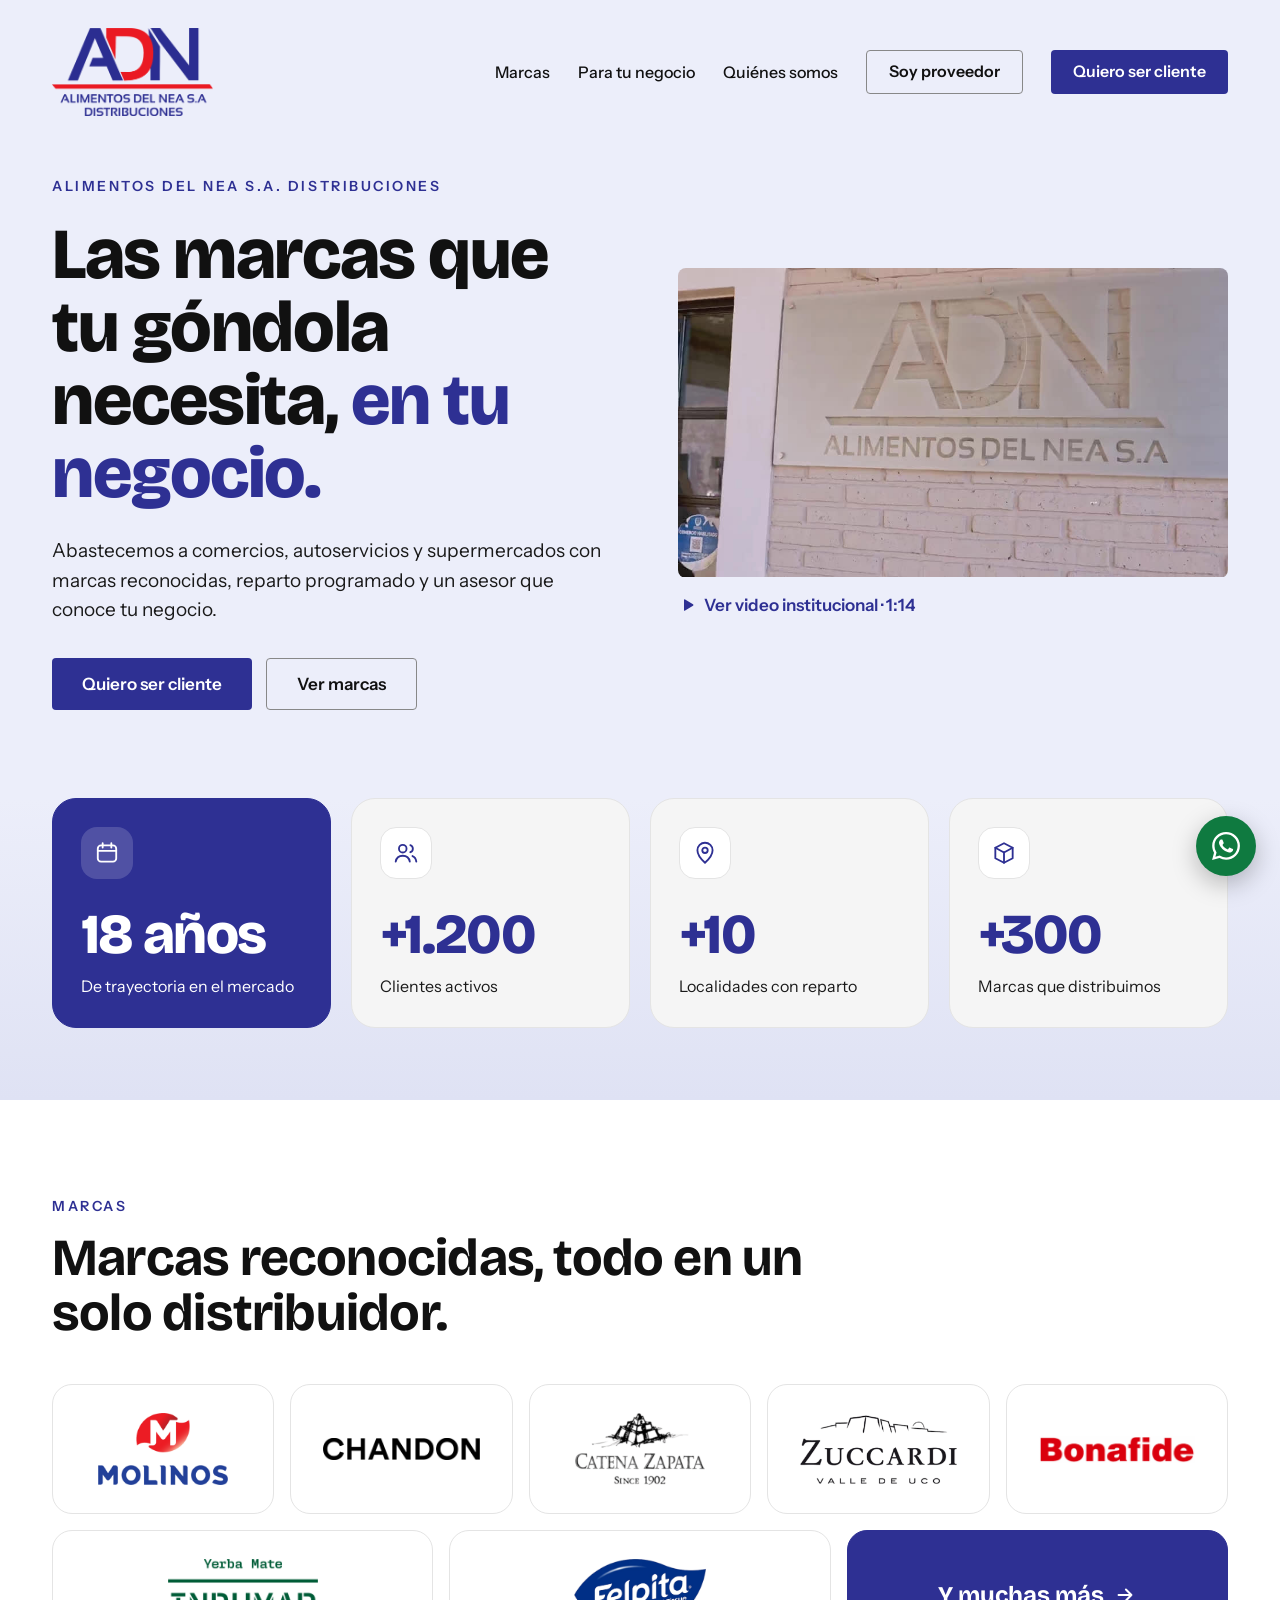
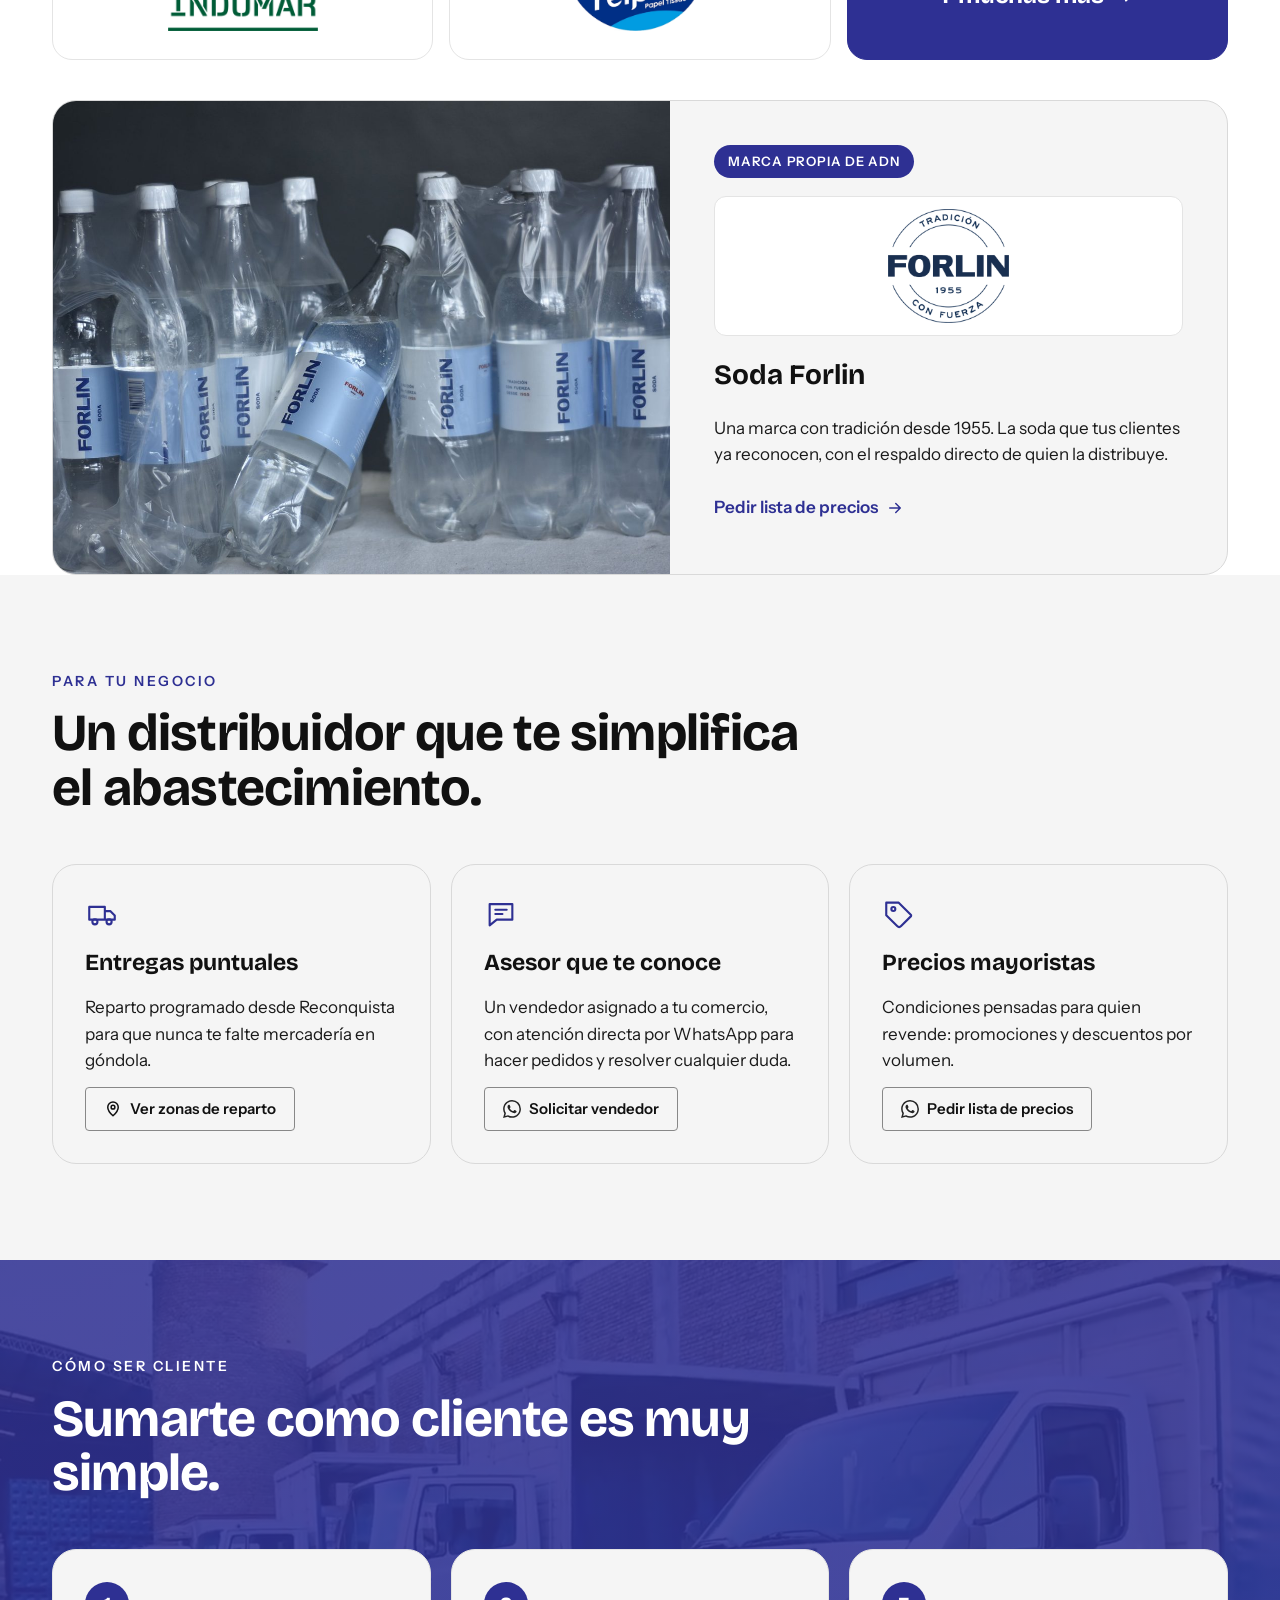
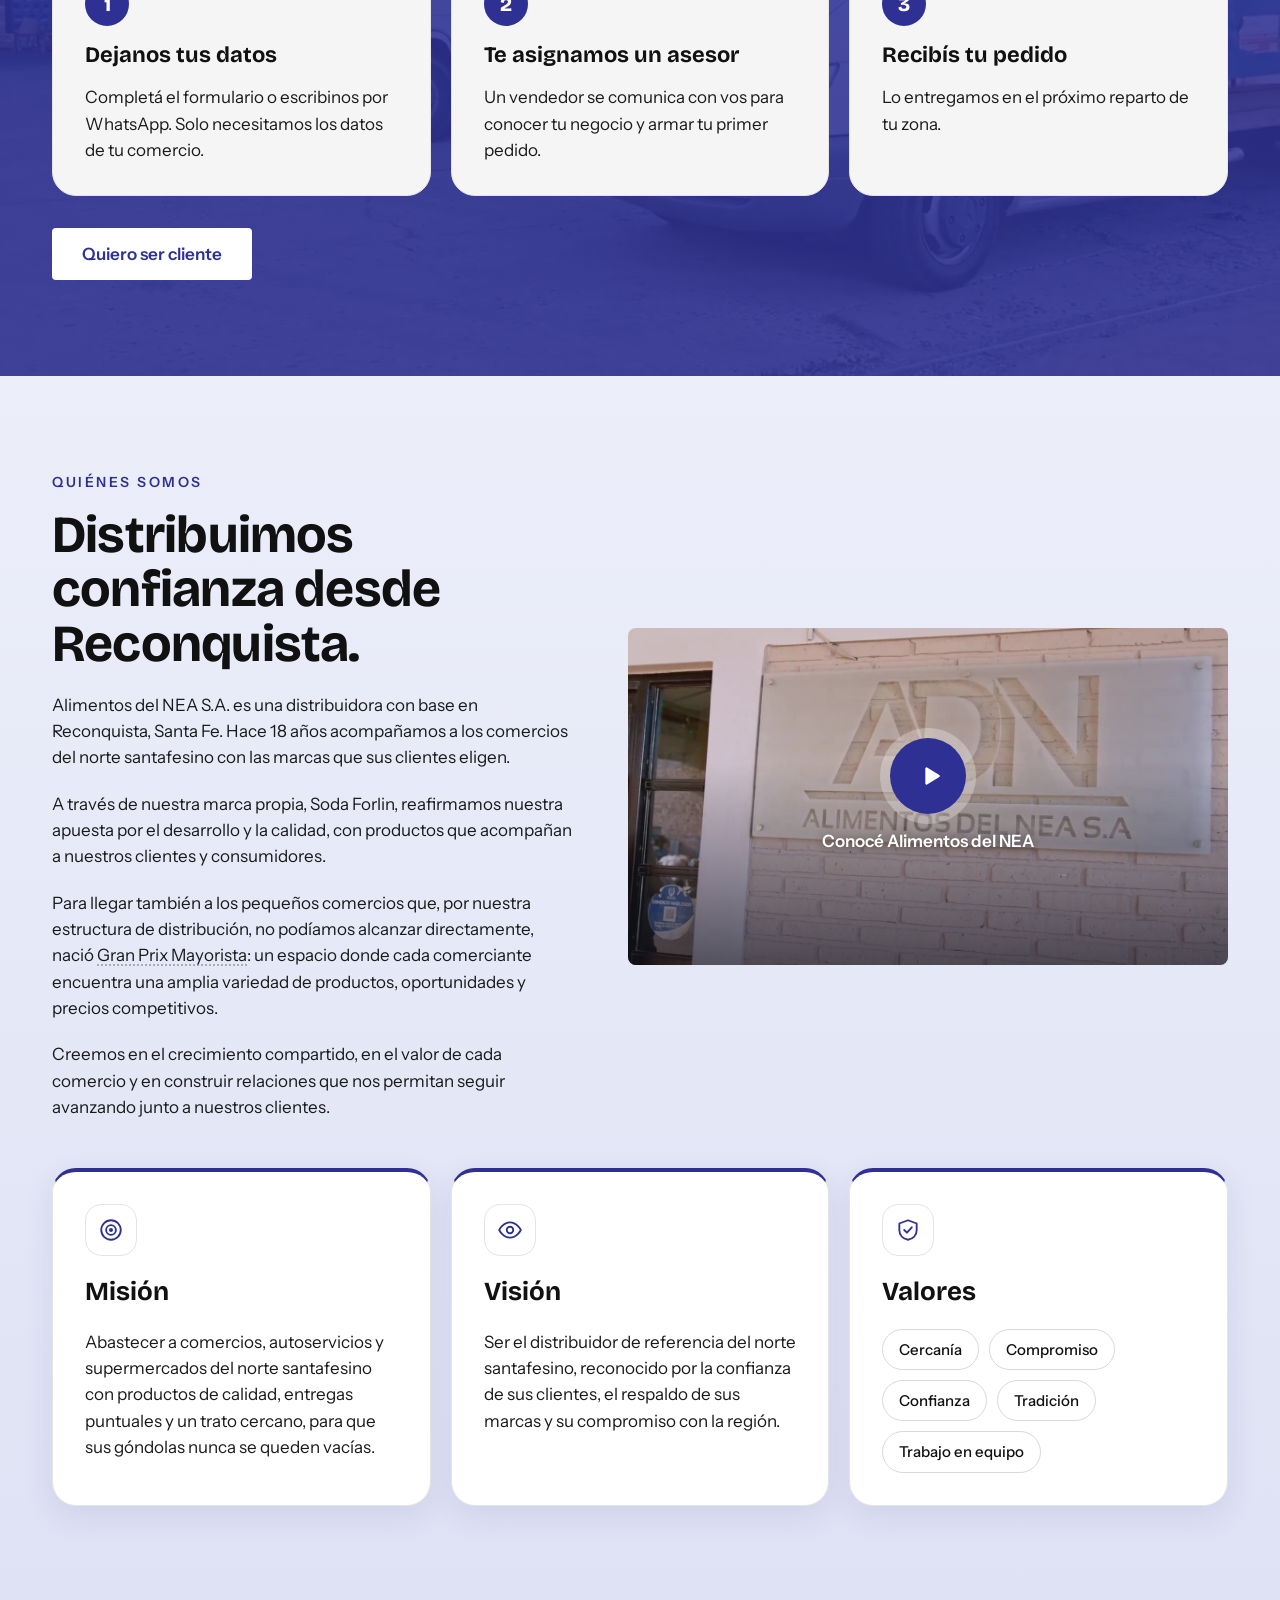
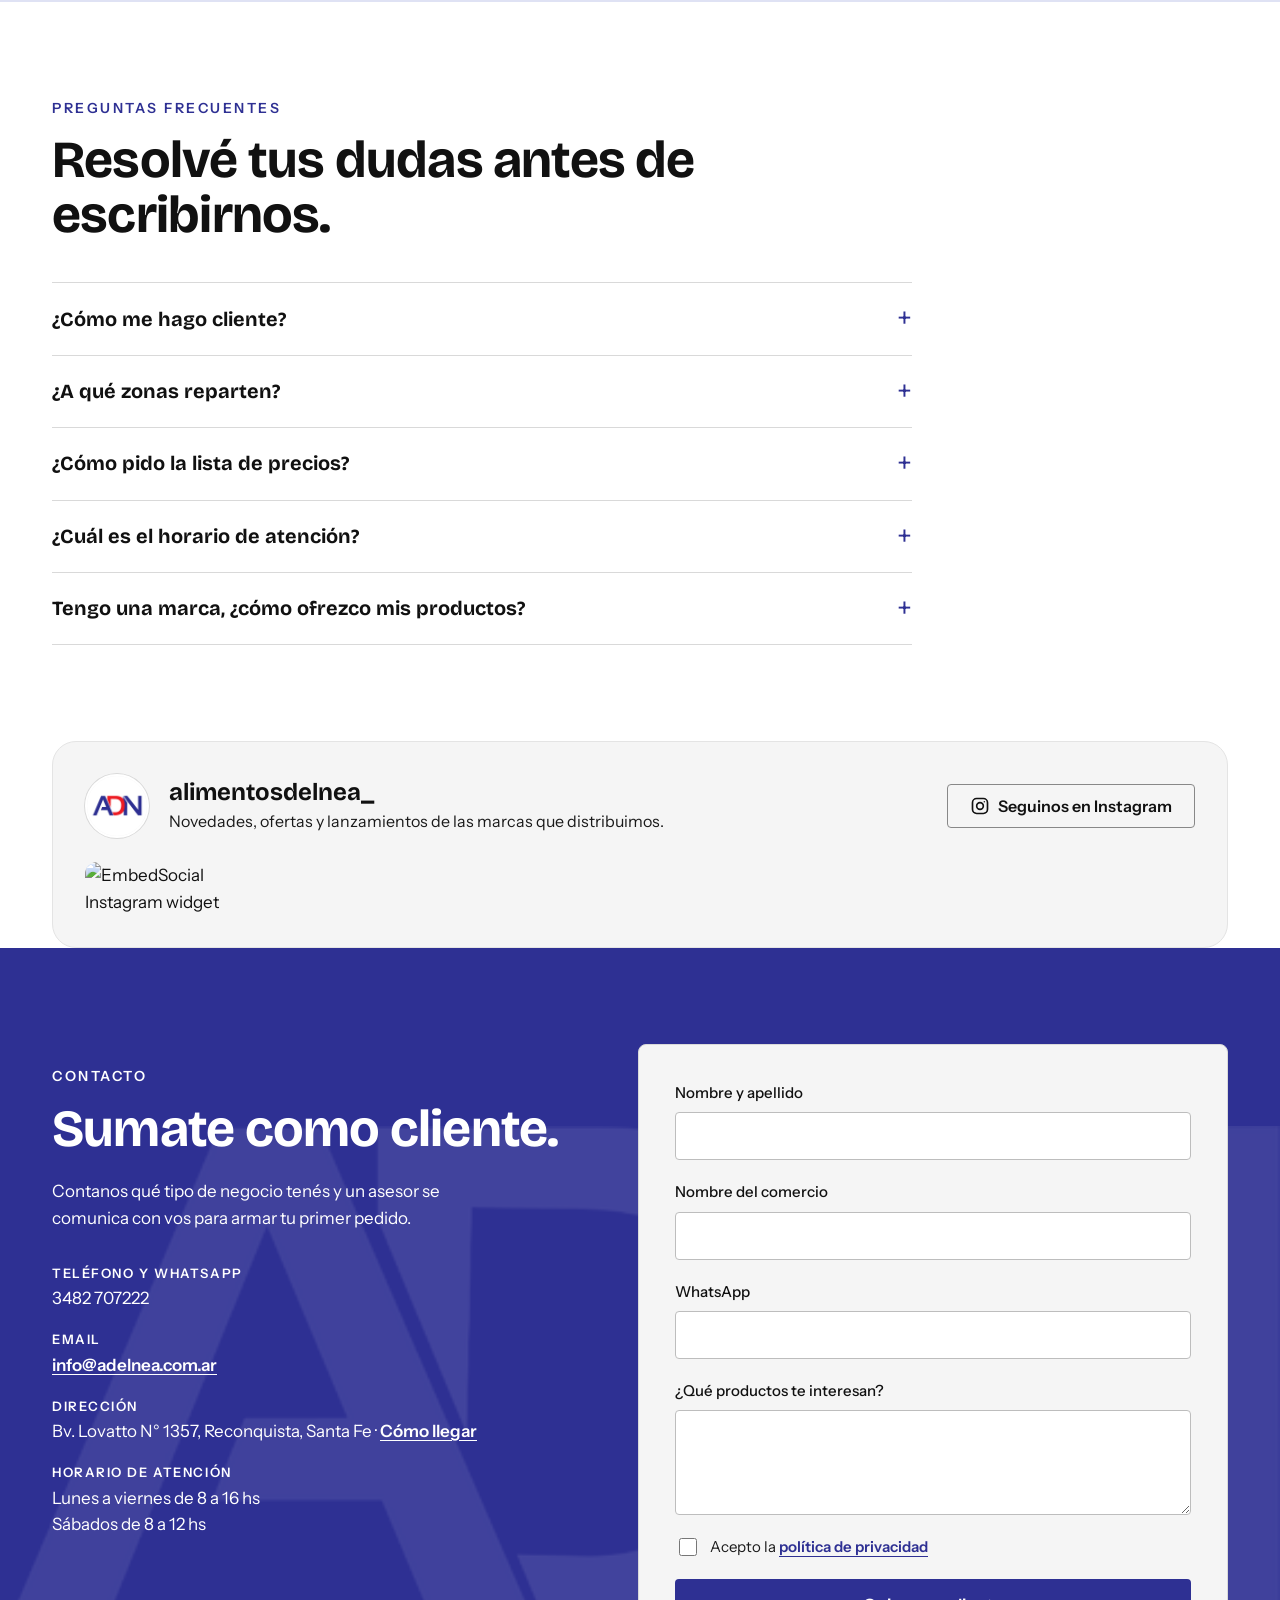
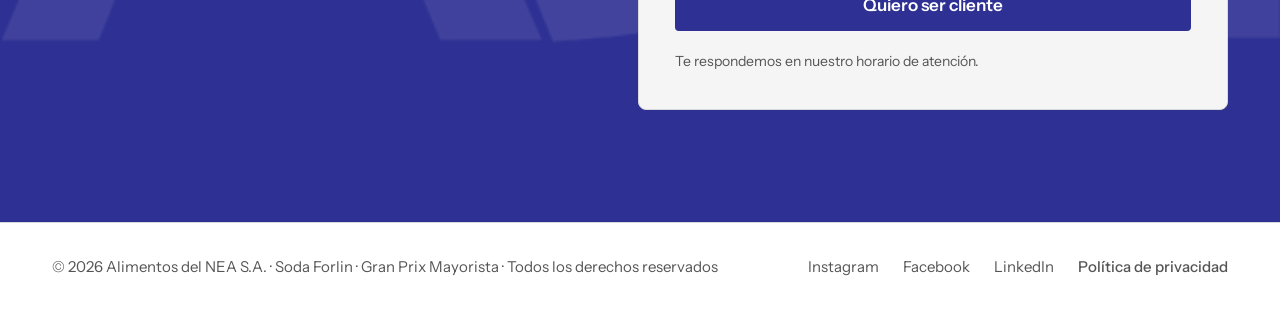
==== index.html @ 85117d7c "Favicon: versión 192px recortada y favicon.ico en la raíz para Google Co-Authored-By: Claude Opus 5." ====
<!doctype html>
<html lang="es-AR">

<head>
    <meta charset="utf-8">
    <meta name="viewport" content="width=device-width, initial-scale=1">
    <title>Alimentos del NEA — Distribuidora mayorista en Reconquista, Santa Fe</title>
    <meta name="description"
        content="Alimentos del NEA S.A. abastece a comercios, autoservicios y supermercados del norte santafesino con más de 300 marcas, reparto programado y un asesor que conoce tu negocio.">
    <meta name="theme-color" content="#2e3093">

    <!-- Vista previa al compartir el link (WhatsApp, Facebook, etc.) -->
    <meta property="og:type" content="website">
    <meta property="og:locale" content="es_AR">
    <meta property="og:site_name" content="Alimentos del NEA">
    <meta property="og:title" content="Alimentos del NEA — Distribuidora mayorista">
    <meta property="og:description"
        content="Más de 300 marcas, reparto programado y un asesor que conoce tu negocio. Distribuimos en el norte santafesino.">
    <meta property="og:url" content="https://alimentosdelnea.com.ar/">
    <meta property="og:image" content="https://alimentosdelnea.com.ar/img/og-cover.png">
    <meta property="og:image:width" content="1200">
    <meta property="og:image:height" content="630">
    <meta name="twitter:card" content="summary_large_image">

    <script>document.documentElement.classList.add("js"); </script>
    <link rel="icon" href="/favicon.ico" sizes="48x48">
    <link rel="icon" type="image/png" sizes="192x192" href="/img/favicon-192.png">
    <link rel="apple-touch-icon" href="/img/favicon-192.png">
    <link rel="preconnect" href="https://fonts.googleapis.com">
    <link rel="preconnect" href="https://fonts.gstatic.com" crossorigin>
    <link
        href="https://fonts.googleapis.com/css2?family=Bricolage+Grotesque:opsz,wght@12..96,500;12..96,700;12..96,800&family=Instrument+Sans:wght@400;500;600&display=swap"
        rel="stylesheet">
    <link rel="stylesheet" href="https://unpkg.com/leaflet@1.9.4/dist/leaflet.css" crossorigin="">
    <link rel="stylesheet" href="styles.css?v=16">
    <script src="https://unpkg.com/leaflet@1.9.4/dist/leaflet.js" crossorigin="" defer></script>
    <script src="javascript.js?v=8" defer></script>
    <link rel="canonical" href="https://alimentosdelnea.com.ar/">
<script type="application/ld+json">
{
  "@context": "https://schema.org",
  "@type": "FoodEstablishment",
  "additionalType": "https://schema.org/WholesaleStore",
  "name": "Alimentos del NEA S.A. Distribuciones",
  "alternateName": "ADN",
  "url": "https://alimentosdelnea.com.ar/",
  "logo": "https://alimentosdelnea.com.ar/img/favicon.png",
  "image": "https://alimentosdelnea.com.ar/img/og-cover.png",
  "description": "Distribuidora mayorista de alimentos y bebidas en Reconquista, Santa Fe. Más de 300 marcas, reparto programado y un asesor que conoce tu negocio.",
  "telephone": "+54 3482 707222",
  "email": "info@adelnea.com.ar",
  "address": {
    "@type": "PostalAddress",
    "streetAddress": "Bv. Lovatto N° 1357",
    "addressLocality": "Reconquista",
    "addressRegion": "Santa Fe",
    "addressCountry": "AR"
  },
  "areaServed": "Norte santafesino",
  "openingHoursSpecification": [
    { "@type": "OpeningHoursSpecification", "dayOfWeek": ["Monday","Tuesday","Wednesday","Thursday","Friday"], "opens": "08:00", "closes": "16:00" },
    { "@type": "OpeningHoursSpecification", "dayOfWeek": "Saturday", "opens": "08:00", "closes": "12:00" }
  ],
  "sameAs": [
    "https://www.instagram.com/alimentosdelnea_",
    "https://www.facebook.com/profile.php?id=61587382507731",
    "https://www.linkedin.com/company/alimentos-del-nea-sa"
  ]
}
</script>
</head>

<body>
    <a class="skip-link" href="#contenido">Saltar al contenido</a>

    <header class="container header">
        <a class="brand" href="#inicio" aria-label="Alimentos del NEA, inicio">
            <img class="brand__logo" src="img/adn.png" alt="ADN — Alimentos del NEA S.A. Distribuciones">
        </a>
        <button class="nav-toggle" type="button" aria-expanded="false" aria-controls="site-nav">
            <svg aria-hidden="true" width="24" height="24" viewBox="0 0 24 24" fill="none" stroke="currentColor"
                stroke-width="2" stroke-linecap="round">
                <path d="M4 7h16M4 12h16M4 17h16" />
            </svg>
            <span class="visually-hidden">Abrir menú</span>
        </button>
        <nav id="site-nav" class="nav" aria-label="Principal">
            <a href="#marcas">Marcas</a>
            <a href="#clientes">Para tu negocio</a>
            <a href="#nosotros">Quiénes somos</a>
            <button class="btn btn--ghost" type="button" data-open-supplier>Soy proveedor</button>
            <a class="btn btn--primary" href="#contacto">Quiero ser cliente</a>
        </nav>
    </header>

    <main id="contenido">
        <!-- Hero -->
        <section id="inicio" class="container hero">
            <div class="hero__text">
                <p class="eyebrow">Alimentos del Nea S.A. Distribuciones</p>
                <h1>Las marcas que tu góndola necesita, <span class="accent">en tu negocio.</span></h1>
                <p class="hero__lead">Abastecemos a comercios, autoservicios y supermercados con marcas reconocidas,
                    reparto programado y un asesor que conoce tu negocio.</p>
                <div class="hero__actions">
                    <a class="btn btn--primary btn--lg" href="#contacto">Quiero ser cliente</a>
                    <a class="btn btn--ghost btn--lg" href="#marcas">Ver marcas</a>
                </div>
            </div>
            <div class="hero__side">
                <div class="hero__media hero__media--loop">
                    <video id="hero-loop" muted loop playsinline preload="metadata" poster="img/hero-poster.jpg"
                        aria-label="Imágenes del depósito y la flota de Alimentos del NEA">
                        <source src="video/clip-hero.mp4" type="video/mp4">
                    </video>
                </div>
                <a class="hero__video-link" href="#video">
                    <svg aria-hidden="true" width="18" height="18" viewBox="0 0 24 24" fill="currentColor">
                        <path d="M8 5.5v13a1 1 0 0 0 1.5.86l10.5-6.5a1 1 0 0 0 0-1.72L9.5 4.64A1 1 0 0 0 8 5.5Z" />
                    </svg>
                    Ver video institucional · 1:14
                </a>
            </div>
        </section>

        <!-- Cifras -->
       <section class="stats-band" aria-label="Alimentos del NEA en números">
            <div class="container stats">
                <div class="stat stat--featured">
                    <span class="stat__icon"><svg aria-hidden="true" width="26" height="26" viewBox="0 0 24 24"
                            fill="none" stroke="#fff" stroke-width="1.7" stroke-linecap="round" stroke-linejoin="round">
                            <rect x="3.5" y="5" width="17" height="15" rx="3" />
                            <path d="M8 3v4M16 3v4M3.5 10h17" />
                        </svg></span>
                    <div>
                        <div class="stat__value">18 años</div>
                        <p class="stat__label">De trayectoria en el mercado</p>
                    </div>
                </div>
                <div class="stat">
                    <span class="stat__icon"><svg aria-hidden="true" width="26" height="26" viewBox="0 0 24 24"
                            fill="none" stroke="#2e3093" stroke-width="1.7" stroke-linecap="round"
                            stroke-linejoin="round">
                            <circle cx="9" cy="8" r="3.5" />
                            <path d="M2.5 20c.6-3.6 3.3-5.5 6.5-5.5s5.9 1.9 6.5 5.5" />
                            <path d="M16 4.7a3.5 3.5 0 010 6.6M18 14.8c1.9.7 3.2 2.4 3.5 5.2" />
                        </svg></span>
                    <div>
                        <div class="stat__value">+1.200</div>
                        <p class="stat__label">Clientes activos</p>
                    </div>
                </div>
                <div class="stat">
                    <span class="stat__icon"><svg aria-hidden="true" width="26" height="26" viewBox="0 0 24 24"
                            fill="none" stroke="#2e3093" stroke-width="1.7" stroke-linecap="round"
                            stroke-linejoin="round">
                            <path d="M12 21s7-6.2 7-11.5A7 7 0 005 9.5C5 14.8 12 21 12 21z" />
                            <circle cx="12" cy="9.5" r="2.5" />
                        </svg></span>
                    <div>
                        <div class="stat__value">+10</div>
                        <p class="stat__label">Localidades con reparto</p>
                    </div>
                </div>
                <div class="stat">
                    <span class="stat__icon"><svg aria-hidden="true" width="26" height="26" viewBox="0 0 24 24"
                            fill="none" stroke="#2e3093" stroke-width="1.7" stroke-linecap="round"
                            stroke-linejoin="round">
                            <path d="M12 3l8 4.2v9.6L12 21l-8-4.2V7.2z" />
                            <path d="M4 7.2l8 4.3 8-4.3M12 11.5V21" />
                        </svg></span>
                    <div>
                        <div class="stat__value">+300</div>
                        <p class="stat__label">Marcas que distribuimos</p>
                    </div>
                </div>
            </div>
        </section>

        <!-- Marcas -->
        <section id="marcas" class="container section">
            <p class="eyebrow">Marcas</p>
            <h2 class="h2">Marcas reconocidas, todo en un solo distribuidor.</h2>
            <ul class="logo-grid">
                <li class="logo-grid__item"><img src="img/molinos.png" alt="Molinos"></li>
                <li class="logo-grid__item"><img src="img/chandon.png" alt="Chandon"></li>
                <li class="logo-grid__item"><img src="img/catena-zapata.png" alt="Catena Zapata"></li>
                <li class="logo-grid__item"><img src="img/zuccardi.png" alt="Zuccardi Valle de Uco"></li>
                <li class="logo-grid__item"><img src="img/bonafide.png" alt="Bonafide"></li>
                <li class="logo-grid__item"><img src="img/indumar.png" alt="Indumar Yerba Mate"></li>
                <li class="logo-grid__item"><img src="img/felpita.png" alt="Felpita Papel Tissue"></li>
                <li class="logo-grid__item logo-grid__item--more">
                    <button class="more-btn" type="button" data-open-brands aria-haspopup="dialog">
                        Y muchas más
                        <svg aria-hidden="true" width="22" height="22" viewBox="0 0 24 24" fill="none"
                            stroke="currentColor" stroke-width="2.2" stroke-linecap="round" stroke-linejoin="round">
                            <path d="M5 12h14M13 6l6 6-6 6" />
                        </svg>
                    </button>
                </li>
            </ul>

            <article class="brand-card">
                <div class="brand-card__media"><img src="img/sodas-forlin.jpg"
                        alt="Sodas Forlin de 1,5 litros en bolsones"></div>
                <div class="brand-card__body">
                    <span class="badge">Marca propia de ADN</span>
                    <div class="logo-slot"><img src="img/forlin.png" alt="Forlin — Tradición con fuerza, 1955"></div>
                    <h3>Soda Forlin</h3>
                    <p>Una marca con tradición desde 1955. La soda que tus clientes ya reconocen, con el respaldo
                        directo de quien la distribuye.</p>
                    <a class="link-arrow"
                        href="https://wa.me/5493482707222?text=Hola%2C%20quiero%20la%20lista%20de%20precios%20de%20Soda%20Forlin"
                        target="_blank" rel="noopener">Pedir lista de precios
                        <svg aria-hidden="true" width="18" height="18" viewBox="0 0 24 24" fill="none"
                            stroke="currentColor" stroke-width="2" stroke-linecap="round" stroke-linejoin="round">
                            <path d="M5 12h14M13 6l6 6-6 6" />
                        </svg>
                    </a>
                </div>
            </article>
        </section>

        <!-- Para tu negocio -->
        <section id="clientes" class="container section band band--gray">
            <p class="eyebrow">Para tu negocio</p>
            <h2 class="h2">Un distribuidor que te simplifica el abastecimiento.</h2>
            <div class="benefits">
                <div class="benefit">
                    <svg aria-hidden="true" width="34" height="34" viewBox="0 0 24 24" fill="none" stroke="#2e3093"
                        stroke-width="1.5" stroke-linecap="round" stroke-linejoin="round">
                        <path d="M3 7h11v9H3zM14 10h4l3 3v3h-7z" />
                        <circle cx="7" cy="17.5" r="1.8" />
                        <circle cx="17" cy="17.5" r="1.8" />
                    </svg>
                    <h3>Entregas puntuales</h3>
                    <p>Reparto programado desde Reconquista para que nunca te falte mercadería en góndola.</p>
                    <button class="btn btn--ghost btn--sm" type="button" data-open-map>
                        <svg aria-hidden="true" width="18" height="18" viewBox="0 0 24 24" fill="none"
                            stroke="currentColor" stroke-width="2" stroke-linecap="round" stroke-linejoin="round">
                            <path d="M12 21s7-6.2 7-11.5A7 7 0 005 9.5C5 14.8 12 21 12 21z" />
                            <circle cx="12" cy="9.5" r="2.5" />
                        </svg>
                        Ver zonas de reparto
                    </button>
                </div>
                <div class="benefit">
                    <svg aria-hidden="true" width="34" height="34" viewBox="0 0 24 24" fill="none" stroke="#2e3093"
                        stroke-width="1.5" stroke-linecap="round" stroke-linejoin="round">
                        <path d="M4 5h16v11H9l-5 4z" />
                        <path d="M8 9h8M8 12h5" />
                    </svg>
                    <h3>Asesor que te conoce</h3>
                    <p>Un vendedor asignado a tu comercio, con atención directa por WhatsApp para hacer pedidos y
                        resolver cualquier duda.</p>
                    <a class="btn btn--ghost btn--sm"
                        href="https://wa.me/5493482707222?text=Hola%2C%20quisiera%20que%20me%20asignen%20un%20vendedor%20para%20mi%20comercio"
                        target="_blank" rel="noopener">
                        <img src="img/whatsapp.svg" alt="" width="18" height="18">
                        Solicitar vendedor
                    </a>
                </div>
                <div class="benefit">
                    <svg aria-hidden="true" width="34" height="34" viewBox="0 0 24 24" fill="none" stroke="#2e3093"
                        stroke-width="1.5" stroke-linecap="round" stroke-linejoin="round">
                        <path d="M20.5 13.5l-7 7a2 2 0 01-2.8 0L3 12.8V4h8.8l8.7 8.7a1 1 0 010 .8z" />
                        <circle cx="8" cy="8.5" r="1.4" />
                    </svg>
                    <h3>Precios mayoristas</h3>
                    <p>Condiciones pensadas para quien revende: promociones y descuentos por volumen.</p>
                    <a class="btn btn--ghost btn--sm"
                        href="https://wa.me/5493482707222?text=Hola%2C%20quisiera%20recibir%20una%20lista%20de%20precios%20para%20revender"
                        target="_blank" rel="noopener">
                        <img src="img/whatsapp.svg" alt="" width="18" height="18">
                        Pedir lista de precios
                    </a>
                </div>
            </div>
        </section>

        <!-- Cómo ser cliente -->
        <section id="como" class="container section band band--blue">
            <p class="eyebrow">Cómo ser cliente</p>
            <h2 class="h2">Sumarte como cliente es muy simple.</h2>
            <ol class="steps">
                <li class="step">
                    <span class="step__num" aria-hidden="true">1</span>
                    <h3>Dejanos tus datos</h3>
                    <p>Completá el formulario o escribinos por WhatsApp. Solo necesitamos los datos de tu comercio.</p>
                </li>
                <li class="step">
                    <span class="step__num" aria-hidden="true">2</span>
                    <h3>Te asignamos un asesor</h3>
                    <p>Un vendedor se comunica con vos para conocer tu negocio y armar tu primer pedido.</p>
                </li>
                <li class="step">
                    <span class="step__num" aria-hidden="true">3</span>
                    <h3>Recibís tu pedido</h3>
                    <p>Lo entregamos en el próximo reparto de tu zona.</p>
                </li>
            </ol>
            <div class="steps__cta">
                <a class="btn btn--primary btn--lg" href="#contacto">Quiero ser cliente</a>
            </div>
        </section>

        <!-- Quiénes somos -->
        <section id="nosotros" class="container section band band--tint">
            <div class="about-wrap">
                <div class="about">
                    <p class="eyebrow">Quiénes somos</p>
                    <h2 class="h2">Distribuimos confianza desde Reconquista.</h2>
                    <p>Alimentos del NEA S.A. es una distribuidora con base en Reconquista, Santa Fe. Hace 18
                        años acompañamos a los comercios del norte santafesino con las marcas que sus clientes eligen.
                    </p>
                    <p>A través de nuestra marca propia, Soda Forlin, reafirmamos nuestra apuesta por el desarrollo y la
                        calidad, con productos que acompañan a nuestros clientes y consumidores.</p>
                    <p>Para llegar también a los pequeños comercios que, por nuestra estructura de distribución, no
                        podíamos
                        alcanzar directamente, nació
                        <a class="about__link" href="https://www.instagram.com/granprixmayorista/" target="_blank" rel="noopener">Gran Prix Mayorista</a>:
                        un espacio donde cada comerciante encuentra una amplia variedad de productos, oportunidades y
                        precios
                        competitivos.
                    </p>
                    <p>Creemos en el crecimiento compartido, en el valor de cada comercio y en construir relaciones que
                        nos
                        permitan seguir avanzando junto a nuestros clientes.</p>
                </div>
                <div class="about__video" id="video">
                    <div class="video-card" data-video>
                        <video id="inst-video" preload="none" playsinline poster="img/video-poster.jpg"
                            aria-label="Video institucional de Alimentos del NEA">
                            <source src="video/institucional.mp4" type="video/mp4">
                        </video>
                        <button class="video-play" type="button" aria-label="Reproducir video institucional">
                            <span class="video-play__icon" aria-hidden="true">
                                <svg width="28" height="28" viewBox="0 0 24 24" fill="currentColor">
                                    <path
                                        d="M8 5.5v13a1 1 0 0 0 1.5.86l10.5-6.5a1 1 0 0 0 0-1.72L9.5 4.64A1 1 0 0 0 8 5.5Z" />
                                </svg>
                            </span>
                            <span class="video-play__label">Conocé Alimentos del NEA</span>
                        </button>
                    </div>
                </div>
            </div>
            <div class="pillars">
                <article class="pillar">
                    <span class="stat__icon"><svg aria-hidden="true" width="26" height="26" viewBox="0 0 24 24"
                            fill="none" stroke="#2e3093" stroke-width="1.7" stroke-linecap="round"
                            stroke-linejoin="round">
                            <circle cx="12" cy="12" r="9" />
                            <circle cx="12" cy="12" r="4.5" />
                            <circle cx="12" cy="12" r="1" fill="#2e3093" />
                        </svg></span>
                    <h3>Misión</h3>
                    <p>Abastecer a comercios, autoservicios y supermercados del norte santafesino con productos de
                        calidad, entregas puntuales y un trato cercano, para que sus góndolas nunca se queden vacías.
                    </p>
                </article>
                <article class="pillar">
                    <span class="stat__icon"><svg aria-hidden="true" width="26" height="26" viewBox="0 0 24 24"
                            fill="none" stroke="#2e3093" stroke-width="1.7" stroke-linecap="round"
                            stroke-linejoin="round">
                            <path d="M2 12s3.6-7 10-7 10 7 10 7-3.6 7-10 7S2 12 2 12z" />
                            <circle cx="12" cy="12" r="3" />
                        </svg></span>
                    <h3>Visión</h3>
                    <p>Ser el distribuidor de referencia del norte santafesino, reconocido por la confianza de sus
                        clientes, el
                        respaldo de sus marcas y su compromiso con la región.</p>
                </article>
                <article class="pillar">
                    <span class="stat__icon"><svg aria-hidden="true" width="26" height="26" viewBox="0 0 24 24"
                            fill="none" stroke="#2e3093" stroke-width="1.7" stroke-linecap="round"
                            stroke-linejoin="round">
                            <path d="M12 3l8 3v6c0 4.5-3.2 8-8 9-4.8-1-8-4.5-8-9V6z" />
                            <path d="M8.5 12l2.5 2.5 4.5-5" />
                        </svg></span>
                    <h3>Valores</h3>
                    <ul class="pillar__tags">
                        <li>Cercanía</li>
                        <li>Compromiso</li>
                        <li>Confianza</li>
                        <li>Tradición</li>
                        <li>Trabajo en equipo</li>
                    </ul>
                </article>
            </div>
        </section>

        <!-- Preguntas frecuentes -->
        <section id="preguntas" class="container section">
            <p class="eyebrow">Preguntas frecuentes</p>
            <h2 class="h2">Resolvé tus dudas antes de escribirnos.</h2>
            <div class="faq">
                <details class="faq__item">
                    <summary>¿Cómo me hago cliente?</summary>
                    <p>Completá el formulario de contacto o escribinos por WhatsApp. Un asesor se comunica con vos
                        para conocer tu comercio y armar el primer pedido.</p>
                </details>
                <details class="faq__item">
                    <summary>¿A qué zonas reparten?</summary>
                    <p>Salimos desde Reconquista hacia Avellaneda, Villa Ocampo, Florencia, Vera, Calchaquí, Romang,
                        Alejandra y localidades intermedias.
                        <button class="link-btn link-btn--inline" type="button" data-open-map>Ver mapa de
                            reparto</button>
                    </p>
                </details>
                <details class="faq__item">
                    <summary>¿Cómo pido la lista de precios?</summary>
                    <p>Pedila por
                        <a class="accent-link"
                            href="https://wa.me/5493482707222?text=Hola%2C%20quisiera%20recibir%20la%20lista%20de%20precios%20mayorista"
                            target="_blank" rel="noopener">WhatsApp</a>
                        o desde el formulario de contacto y te la enviamos.
                    </p>
                </details>
                <details class="faq__item">
                    <summary>¿Cuál es el horario de atención?</summary>
                    <p>Lunes a viernes de 8 a 16 hs y sábados de 8 a 12 hs.</p>
                </details>
                <details class="faq__item">
                    <summary>Tengo una marca, ¿cómo ofrezco mis productos?</summary>
                    <p>Tocá
                        <button class="link-btn link-btn--inline" type="button" data-open-supplier>Soy
                            proveedor</button>
                        y completá el formulario. El área comercial se pone en contacto.
                    </p>
                </details>
            </div>
        </section>


        <!-- Instagram -->
        <!-- Para mostrar las publicaciones: pegá el código del widget dentro de <template id="ig-embed"> (más abajo). -->
        <section id="instagram" class="container section">
            <div class="ig">
                <header class="ig__head">
                    <img class="ig__avatar" src="img/favicon.png" alt="" width="64" height="64">
                    <div class="ig__id">
                        <p class="ig__name">alimentosdelnea_</p>
                        <p class="ig__bio">Novedades, ofertas y lanzamientos de las marcas que distribuimos.</p>
                    </div>
                    <a class="btn btn--ghost ig__follow" href="https://www.instagram.com/alimentosdelnea_/"
                        target="_blank" rel="noopener">
                        <svg aria-hidden="true" width="20" height="20" viewBox="0 0 24 24" fill="none"
                            stroke="currentColor" stroke-width="2" stroke-linecap="round" stroke-linejoin="round">
                            <rect x="3" y="3" width="18" height="18" rx="5" />
                            <circle cx="12" cy="12" r="4" />
                            <circle cx="17.2" cy="6.8" r="0.9" fill="currentColor" stroke="none" />
                        </svg>
                        Seguinos en Instagram
                    </a>
                </header>
                <div class="ig-feed"></div>
                <!-- Pegá el código de EmbedSocial entre las etiquetas template. Se carga solo cuando alguien llega a esta sección. -->
                <template id="ig-embed">
                    <div class="embedsocial-hashtag" data-ref="c25b00a65b1b0296de2d68347aad8ffe4cea34af"
                        data-dynamicload="yes">
                        <a class="feed-powered-by-es feed-powered-by-es-feed-img es-widget-branding"
                            href="https://embedsocial.com/instagram-widget/" target="_blank" title="Instagram widget">
                            <img src="https://embedsocial.com/cdn/icon/embedsocial-logo.webp" alt="EmbedSocial">
                            <div class="es-widget-branding-text">Instagram widget</div>
                        </a>
                    </div>
                    <script>
                        (function (d, s, id) {
                            var js; if (d.getElementById(id)) { return; }
                            js = d.createElement(s); js.id = id;
                            js.src = "https://embedsocial.com/cdn/ht.js";
                            d.getElementsByTagName("head")[0].appendChild(js);
                        }(document, "script", "EmbedSocialHashtagScript"));
                    </script>
                </template>
                <div class="ig-fallback">
                    <p>Mirá las novedades, promociones y marcas nuevas en nuestro perfil.</p>
                    <a class="btn btn--primary" href="https://www.instagram.com/alimentosdelnea_/" target="_blank"
                        rel="noopener">Ver el perfil de Instagram</a>
                </div>
            </div>
        </section>

        <!-- Contacto -->
        <section id="contacto" class="container contact">
            <div class="contact__info">
                <p class="eyebrow">Contacto</p>
                <h2 class="h2">Sumate como cliente.</h2>
                <p>Contanos qué tipo de negocio tenés y un asesor se comunica con vos para armar tu primer pedido.</p>
                <ul class="contact__list">
                    <li>
                        <span class="contact__label">Teléfono y WhatsApp</span>
                        <span>3482 707222</span>
                    </li>
                    <li>
                        <span class="contact__label">Email</span>
                        <a class="accent-link" href="mailto:info@adelnea.com.ar">info@adelnea.com.ar</a>
                    </li>
                    <li>
                        <span class="contact__label">Dirección</span>
                        <span>Bv. Lovatto N° 1357, Reconquista, Santa Fe ·
                            <a class="accent-link"
                                href="https://www.google.com/maps/search/?api=1&query=Bv.+Lovatto+1357+Reconquista+Santa+Fe"
                                target="_blank" rel="noopener">Cómo llegar</a></span>
                    </li>
                    <li>
                        <span class="contact__label">Horario de atención</span>
                        <span>Lunes a viernes de 8 a 16 hs<br>Sábados de 8 a 12 hs</span>
                    </li>
                </ul>
            </div>
            <!-- Envío por Web3Forms: la clave va en data-access-key -->
            <form class="form" method="post" data-form="cliente" data-access-key="9be16ce8-3ac6-45a9-88aa-0723df04cca8"
                data-subject="Nuevo cliente desde la web de ADN">
                <input class="visually-hidden" type="checkbox" name="botcheck" tabindex="-1" autocomplete="off"
                    aria-hidden="true">
                <div class="field">
                    <label for="f-nombre">Nombre y apellido</label>
                    <input id="f-nombre" name="nombre" type="text" autocomplete="name" required>
                </div>
                <div class="field">
                    <label for="f-negocio">Nombre del comercio</label>
                    <input id="f-negocio" name="comercio" type="text" required>
                </div>
                <div class="field">
                    <label for="f-tel">WhatsApp</label>
                    <input id="f-tel" name="whatsapp" type="tel" autocomplete="tel" required>
                </div>
                <div class="field">
                    <label for="f-msg">¿Qué productos te interesan?</label>
                    <textarea id="f-msg" name="mensaje" rows="3"></textarea>
                </div>
                <label class="consent">
                    <input type="checkbox" name="privacidad" required>
                    <span>Acepto la <button class="link-btn link-btn--inline" type="button" data-open-privacy>política
                            de privacidad</button></span>
                </label>
                <button class="btn btn--primary btn--lg" type="submit">Quiero ser cliente</button>
                <p class="form__status" role="status" aria-live="polite" hidden></p>
                <p class="form__note">Te respondemos en nuestro horario de atención.</p>
            </form>
        </section>
    </main>

    <footer class="footer">
        <div class="container footer__inner">
            <span>© 2026 Alimentos del NEA S.A. · Soda Forlin · Gran Prix Mayorista · Todos los derechos
                reservados</span>
            <span class="footer__social">
                <a href="https://www.instagram.com/alimentosdelnea_" target="_blank" rel="noopener">Instagram</a>
                <a href="https://www.facebook.com/profile.php?id=61587382507731" target="_blank"
                    rel="noopener">Facebook</a>
                <a href="https://www.linkedin.com/company/alimentos-del-nea-sa" target="_blank"
                    rel="noopener">LinkedIn</a>
                <button class="link-btn link-btn--footer" type="button" data-open-privacy>Política de
                    privacidad</button>
            </span>
        </div>
    </footer>

    <!-- Botón flotante de WhatsApp -->
    <a class="whatsapp-fab"
        href="https://wa.me/5493482707222?text=Hola%2C%20quiero%20consultar%20por%20productos%20de%20ADN"
        target="_blank" rel="noopener" aria-label="Escribinos por WhatsApp">
        <img class="whatsapp-fab__icon" src="img/whatsapp.svg" alt="" width="28" height="28">
    </a>

    <!-- Ventana: zonas de reparto -->
    <dialog id="map-dialog" class="map-dialog" aria-labelledby="map-title">
        <div class="map-dialog__head">
            <div>
                <p class="eyebrow">Entregas puntuales</p>
                <h2 id="map-title" class="map-dialog__title">Dónde repartimos</h2>
            </div>
            <button class="map-dialog__close" type="button" data-close-dialog aria-label="Cerrar mapa">
                <svg aria-hidden="true" width="22" height="22" viewBox="0 0 24 24" fill="none" stroke="currentColor"
                    stroke-width="2" stroke-linecap="round">
                    <path d="M6 6l12 12M18 6L6 18" />
                </svg>
            </button>
        </div>
        <div class="map-dialog__body">
            <div class="map-dialog__map">
                <div id="delivery-map" role="img"
                    aria-label="Mapa de la provincia de Santa Fe con las localidades de reparto"></div>
                <p id="map-fallback" class="note" hidden>No pudimos cargar el mapa. Igual repartimos en las localidades
                    de la lista.</p>
            </div>
            <div class="map-dialog__list">
                <p class="map-dialog__lead">Salimos desde Reconquista, Santa Fe, y llegamos a todo el norte de la
                    provincia.</p>
                <ul class="towns">
                    <li class="towns__item towns__item--origin"><span class="towns__dot"></span>Reconquista <small>Punto
                            de partida</small></li>
                    <li class="towns__item"><span class="towns__dot"></span>Avellaneda</li>
                    <li class="towns__item"><span class="towns__dot"></span>Villa Ocampo</li>
                    <li class="towns__item"><span class="towns__dot"></span>Florencia</li>
                    <li class="towns__item"><span class="towns__dot"></span>Vera</li>
                    <li class="towns__item"><span class="towns__dot"></span>Calchaquí</li>
                    <li class="towns__item"><span class="towns__dot"></span>Romang</li>
                    <li class="towns__item"><span class="towns__dot"></span>Alejandra</li>
                    <li class="towns__item towns__item--more"><span class="towns__dot"></span>Y localidades intermedias
                    </li>
                </ul>
                <p class="note">¿Tu localidad no está en la lista? <a class="accent-link" href="#contacto"
                        data-goto-contact>Consultanos</a>.</p>
            </div>
        </div>
    </dialog>


    <!-- Ventana: más marcas -->
    <dialog id="brands-dialog" class="map-dialog brands-dialog" aria-labelledby="brands-title">
        <div class="map-dialog__head">
            <div>
                <p class="eyebrow">Marcas</p>
                <h2 id="brands-title" class="map-dialog__title">Y muchas más</h2>
            </div>
            <button class="map-dialog__close" type="button" data-close-dialog aria-label="Cerrar marcas">
                <svg aria-hidden="true" width="22" height="22" viewBox="0 0 24 24" fill="none" stroke="currentColor"
                    stroke-width="2" stroke-linecap="round">
                    <path d="M6 6l12 12M18 6L6 18" />
                </svg>
            </button>
        </div>
        <div class="brands-dialog__body">
            <section class="brands-group">
                <h3 class="brands-group__title">Aitor Ider Balbo</h3>
                <ul class="brands-grid">
                    <li class="brands-grid__item" style="--i:0"><img src="img/vinas-de-balbo.png" alt="Viñas de Balbo"
                            loading="lazy"></li>
                    <li class="brands-grid__item" style="--i:1"><img src="img/nampe.png"
                            alt="Nampe — natural expression" loading="lazy"></li>
                    <li class="brands-grid__item" style="--i:2"><img src="img/los-haroldos.png"
                            alt="Los Haroldos Bodega &amp; Viñedos" loading="lazy"></li>
                    <li class="brands-grid__item brands-grid__item--tall" style="--i:3"><img src="img/chacabuco.png"
                            alt="Chacabuco Mendoza Argentina" loading="lazy"></li>
                    <li class="brands-grid__item brands-grid__item--tall" style="--i:4"><img src="img/conejo-verde.png"
                            alt="Conejo Verde — Gentleman Series" loading="lazy"></li>
                </ul>
            </section>
            <section class="brands-group">
                <h3 class="brands-group__title">Viña las Perdices S.A.</h3>
                <ul class="brands-grid">
                    <li class="brands-grid__item" style="--i:5"><img src="img/vina-las-perdices.png"
                            alt="Viña Las Perdices" loading="lazy"></li>
                    <li class="brands-grid__item" style="--i:6"><img src="img/chac-chac.png" alt="Chac Chac"
                            loading="lazy"></li>
                    <li class="brands-grid__item brands-grid__item--tall" style="--i:7"><img src="img/partridge.png"
                            alt="Partridge — Viña las Perdices" loading="lazy"></li>
                    <li class="brands-grid__item" style="--i:8"><img src="img/ala-colorada.png"
                            alt="Ala Colorada — Viña las Perdices" loading="lazy"></li>
                    <li class="brands-grid__item brands-grid__item--tall" style="--i:9"><img src="img/exploracion.png"
                            alt="Exploración — Viña las Perdices" loading="lazy"></li>
                    <li class="brands-grid__item" style="--i:10"><img src="img/cortijo.png"
                            alt="Aceite de oliva Cortijo" loading="lazy"></li>
                </ul>
            </section>
            <section class="brands-group">
                <h3 class="brands-group__title">Fratelli Branca Destilerías</h3>
                <ul class="brands-grid">
                    <li class="brands-grid__item brands-grid__item--tall" style="--i:11"><img src="img/branca.png"
                            alt="Fernet Branca" loading="lazy"></li>
                    <li class="brands-grid__item" style="--i:12"><img src="img/branca-menta.png" alt="Branca Menta"
                            loading="lazy"></li>
                    <li class="brands-grid__item brands-grid__item--tall" style="--i:13"><img
                            src="img/fernet-vittone.png" alt="Fernet Vittone Speciale" loading="lazy"></li>
                    <li class="brands-grid__item" style="--i:14"><img src="img/sernova.png" alt="Sernova Vodka"
                            loading="lazy"></li>
                    <li class="brands-grid__item" style="--i:15"><img src="img/spirito-blu.png"
                            alt="Spirito Blu London Dry Gin" loading="lazy"></li>
                    <li class="brands-grid__item" style="--i:16"><img src="img/borghetti.png" alt="Borghetti"
                            loading="lazy"></li>
                    <li class="brands-grid__item" style="--i:17"><img src="img/fabre-montmayou.png"
                            alt="Fabre Montmayou Bodegas y Viñedos" loading="lazy"></li>
                    <li class="brands-grid__item" style="--i:18"><img src="img/punt-e-mes.png" alt="Punt e Mes"
                            loading="lazy"></li>
                    <li class="brands-grid__item" style="--i:19"><img src="img/carpano.png"
                            alt="Carpano Il Primo Vermouth" loading="lazy"></li>
                </ul>
            </section>
            <section class="brands-group">
                <h3 class="brands-group__title">Campari Argentina S.A.</h3>
                <ul class="brands-grid">
                    <li class="brands-grid__item" style="--i:20"><img src="img/campari.png" alt="Campari"
                            loading="lazy"></li>
                    <li class="brands-grid__item" style="--i:21"><img src="img/aperol.png" alt="Aperol" loading="lazy">
                    </li>
                    <li class="brands-grid__item" style="--i:22"><img src="img/cazalis.png" alt="Cazalis"
                            loading="lazy"></li>
                    <li class="brands-grid__item" style="--i:23"><img src="img/cinzano.png" alt="Cinzano"
                            loading="lazy"></li>
                    <li class="brands-grid__item" style="--i:24"><img src="img/cynar.png" alt="Cynar" loading="lazy">
                    </li>
                    <li class="brands-grid__item" style="--i:25"><img src="img/skyy.png" alt="Skyy Vodka"
                            loading="lazy"></li>
                    <li class="brands-grid__item" style="--i:26"><img src="img/bulldog.png" alt="Bulldog London Dry Gin"
                            loading="lazy"></li>
                    <li class="brands-grid__item" style="--i:27"><img src="img/jose-cuervo.png"
                            alt="Jose Cuervo Tequila" loading="lazy"></li>
                    <li class="brands-grid__item" style="--i:28"><img src="img/el-espolon.png" alt="El Espolòn Tequila"
                            loading="lazy"></li>
                </ul>
            </section>
            <section class="brands-group">
                <h3 class="brands-group__title">Cepas Argentina S.A.</h3>
                <ul class="brands-grid">
                    <li class="brands-grid__item" style="--i:29"><img src="img/terma.png" alt="Terma" loading="lazy">
                    </li>
                    <li class="brands-grid__item" style="--i:30"><img src="img/gancia.png" alt="Gancia" loading="lazy">
                    </li>
                    <li class="brands-grid__item" style="--i:31"><img src="img/pronto-shake.png" alt="Pronto Shake"
                            loading="lazy"></li>
                    <li class="brands-grid__item" style="--i:32"><img src="img/nikov.png" alt="Nikov Vodka"
                            loading="lazy"></li>
                    <li class="brands-grid__item" style="--i:33"><img src="img/amarula.png" alt="Amarula"
                            loading="lazy"></li>
                    <li class="brands-grid__item" style="--i:34"><img src="img/bacardi.png" alt="Bacardí"
                            loading="lazy"></li>
                    <li class="brands-grid__item" style="--i:35"><img src="img/martini.png" alt="Martini"
                            loading="lazy"></li>
                    <li class="brands-grid__item" style="--i:36"><img src="img/dr-lemon.png" alt="Dr. Lemon"
                            loading="lazy"></li>
                    <li class="brands-grid__item" style="--i:37"><img src="img/amargo-obrero.png" alt="Amargo Obrero"
                            loading="lazy"></li>
                    <li class="brands-grid__item" style="--i:38"><img src="img/hesperidina.png" alt="Hesperidina"
                            loading="lazy"></li>
                    <li class="brands-grid__item" style="--i:39"><img src="img/livenza.png" alt="Livenza Aperitivo"
                            loading="lazy"></li>
                    <li class="brands-grid__item" style="--i:40"><img src="img/grey-goose.png" alt="Grey Goose Vodka"
                            loading="lazy"></li>
                    <li class="brands-grid__item" style="--i:41"><img src="img/fernet-1882.png" alt="Fernet 1882"
                            loading="lazy"></li>
                    <li class="brands-grid__item" style="--i:42"><img src="img/omnium.png" alt="Omnium" loading="lazy">
                    </li>
                    <li class="brands-grid__item" style="--i:43"><img src="img/terra.png" alt="Terra" loading="lazy">
                    </li>
                    <li class="brands-grid__item" style="--i:44"><img src="img/chances.png" alt="Chances"
                            loading="lazy"></li>
                </ul>
            </section>
            <section class="brands-group">
                <h3 class="brands-group__title">Dreamco</h3>
                <ul class="brands-grid">
                    <li class="brands-grid__item" style="--i:45"><img src="img/plusbelle.png" alt="Plusbelle"
                            loading="lazy"></li>
                    <li class="brands-grid__item" style="--i:46"><img src="img/campos-verdes.png" alt="Campos Verdes"
                            loading="lazy"></li>
                    <li class="brands-grid__item" style="--i:47"><img src="img/limol.png" alt="Limol" loading="lazy">
                    </li>
                    <li class="brands-grid__item" style="--i:48"><img src="img/zorro.png" alt="Zorro" loading="lazy">
                    </li>
                    <li class="brands-grid__item brands-grid__item--tall" style="--i:49"><img src="img/ariel.png"
                            alt="Ariel" loading="lazy"></li>
                    <li class="brands-grid__item" style="--i:50"><img src="img/magistral.png" alt="Magistral"
                            loading="lazy"></li>
                    <li class="brands-grid__item" style="--i:51"><img src="img/ace.png" alt="Ace" loading="lazy"></li>
                    <li class="brands-grid__item" style="--i:52"><img src="img/limzul.png" alt="Limzul" loading="lazy">
                    </li>
                    <li class="brands-grid__item" style="--i:53"><img src="img/gran-federal.png"
                            alt="Gran Federal — jabón de lavar puro" loading="lazy"></li>
                    <li class="brands-grid__item" style="--i:54"><img src="img/girotondo.png" alt="Girotondo"
                            loading="lazy"></li>
                    <li class="brands-grid__item" style="--i:55"><img src="img/molino-natural.png" alt="Molino Natural"
                            loading="lazy"></li>
                    <li class="brands-grid__item" style="--i:56"><img src="img/okebon.png" alt="Okebon" loading="lazy">
                    </li>
                    <li class="brands-grid__item" style="--i:57"><img src="img/panal.png" alt="Panal" loading="lazy">
                    </li>
                </ul>
            </section>
            <section class="brands-group">
                <ul class="brands-grid">
                    <li class="brands-grid__item" style="--i:58"><img src="img/favorita.png" alt="Favorita"
                            loading="lazy"></li>
                    <li class="brands-grid__item" style="--i:59"><img src="img/lucchetti.png" alt="Lucchetti"
                            loading="lazy"></li>
                    <li class="brands-grid__item brands-grid__item--tall" style="--i:60"><img
                            src="img/granja-del-sol.png" alt="Granja del Sol" loading="lazy"></li>
                    <li class="brands-grid__item" style="--i:61"><img src="img/matarazzo.png" alt="Matarazzo"
                            loading="lazy"></li>
                    <li class="brands-grid__item" style="--i:62"><img src="img/gallo.png" alt="Gallo" loading="lazy">
                    </li>
                    <li class="brands-grid__item" style="--i:63"><img src="img/exquisita.png" alt="Exquisita"
                            loading="lazy"></li>
                </ul>
            </section>
            <p class="note brands-dialog__note">¿Buscás una marca que no ves acá? <a class="accent-link"
                    href="#contacto" data-goto-contact>Consultanos</a>.</p>
        </div>
    </dialog>

    <!-- Ventana: proveedores -->
    <dialog id="supplier-dialog" class="map-dialog supplier-dialog" aria-labelledby="supplier-title">
        <div class="map-dialog__head">
            <div>

                <h2 id="supplier-title" class="map-dialog__title">Sumá tu marca a ADN</h2>
                <p class="supplier-dialog__lead">Si fabricás o representás una marca y querés que la distribuyamos,
                    contanos qué ofrecés y el área comercial se pone en contacto.</p>
            </div>
            <button class="map-dialog__close" type="button" data-close-dialog
                aria-label="Cerrar formulario de proveedores">
                <svg aria-hidden="true" width="22" height="22" viewBox="0 0 24 24" fill="none" stroke="currentColor"
                    stroke-width="2" stroke-linecap="round">
                    <path d="M6 6l12 12M18 6L6 18" />
                </svg>
            </button>
        </div>

        <form class="supplier-form" method="post" data-form="proveedor"
            data-access-key="9be16ce8-3ac6-45a9-88aa-0723df04cca8"
            data-subject="Nueva propuesta de proveedor desde la web de ADN">
            <input class="visually-hidden" type="checkbox" name="botcheck" tabindex="-1" autocomplete="off"
                aria-hidden="true">
            <div class="form-row">
                <div class="field"><label for="s-empresa">Empresa o marca</label><input id="s-empresa" name="empresa"
                        type="text" required></div>
                <div class="field"><label for="s-nombre">Nombre y apellido</label><input id="s-nombre" name="nombre"
                        type="text" autocomplete="name" required></div>
            </div>
            <div class="form-row">
                <div class="field"><label for="s-cargo">Cargo</label><input id="s-cargo" name="cargo" type="text"></div>
                <div class="field"><label for="s-rubro">Rubro</label>
                    <select id="s-rubro" name="rubro" required>
                        <option value="">Elegí una opción</option>
                        <option>Almacén y alimentos</option>
                        <option>Bebidas</option>
                        <option>Vinos y espirituosas</option>
                        <option>Limpieza y perfumería</option>
                        <option>Papel e higiene</option>
                        <option>Otro</option>
                    </select>
                </div>
            </div>
            <div class="form-row">
                <div class="field"><label for="s-email">Email</label><input id="s-email" name="email" type="email"
                        autocomplete="email" required></div>
                <div class="field"><label for="s-tel">Teléfono</label><input id="s-tel" name="telefono" type="tel"
                        autocomplete="tel" required></div>
            </div>
            <div class="field"><label for="s-web">Sitio web o redes (opcional)</label><input id="s-web" name="web"
                    type="text"></div>
            <div class="field"><label for="s-msg">Contanos qué productos ofrecés</label><textarea id="s-msg"
                    name="mensaje" rows="3"></textarea></div>
            <label class="consent">
                <input type="checkbox" name="privacidad" required>
                <span>Acepto la <button class="link-btn link-btn--inline" type="button" data-open-privacy>política de
                        privacidad</button></span>
            </label>

            <button class="btn btn--primary btn--lg" type="submit">Enviar propuesta</button>
            <p class="form__status" role="status" aria-live="polite" hidden></p>
        </form>
    </dialog>

    <!-- Ventana: política de privacidad -->
    <dialog id="privacy-dialog" class="map-dialog" aria-labelledby="privacy-title">
        <div class="map-dialog__head">
            <div>
                <p class="eyebrow">Tus datos</p>
                <h2 id="privacy-title" class="map-dialog__title">Política de privacidad</h2>
            </div>
            <button class="map-dialog__close" type="button" data-close-dialog
                aria-label="Cerrar política de privacidad">
                <svg aria-hidden="true" width="22" height="22" viewBox="0 0 24 24" fill="none" stroke="currentColor"
                    stroke-width="2" stroke-linecap="round">
                    <path d="M6 6l12 12M18 6L6 18" />
                </svg>
            </button>
        </div>
        <ol class="terms">
            <li>
                <h3>Responsable del tratamiento</h3>
                <p>Alimentos del NEA S.A., con domicilio en Bv. Lovatto N° 1313, Reconquista, Santa Fe. Contacto:
                    info@adelnea.com.ar.</p>
            </li>
            <li>
                <h3>Qué datos recopilamos</h3>
                <p>Los que completás voluntariamente en los formularios de este sitio: nombre y apellido, nombre del
                    comercio o empresa, cargo, rubro, teléfono o WhatsApp, correo electrónico y el mensaje que nos
                    envíes. También los datos que compartas al escribirnos por WhatsApp.</p>
            </li>
            <li>
                <h3>Tus derechos</h3>
                <p>Podés solicitar el acceso, la rectificación, la actualización o la supresión de tus datos escribiendo
                    a info@adelnea.com.ar. El titular de los datos personales tiene la facultad de ejercer el derecho de
                    acceso a los mismos en forma gratuita a intervalos no inferiores a seis meses, salvo que se acredite
                    un interés legítimo al efecto, conforme lo establecido en el artículo 14, inciso 3 de la Ley N°
                    25.326. La Agencia de Acceso a la Información Pública, en su carácter de Órgano de Control de la Ley
                    N° 25.326, tiene la atribución de atender las denuncias y reclamos que interpongan quienes resulten
                    afectados en sus derechos por incumplimiento de las normas vigentes en materia de protección de
                    datos personales.</p>
            </li>
            <li>
                <h3>Conservación y seguridad</h3>
                <p>Conservamos tus datos durante el tiempo necesario para las finalidades indicadas y adoptamos medidas
                    razonables para protegerlos.</p>
            </li>
            <li>
                <h3>Servicios de terceros</h3>
                <p>Este sitio utiliza mapas de OpenStreetMap, tipografías de Google Fonts, enlaces a WhatsApp, el
                    servicio Web3Forms para enviarnos los formularios y, en la sección de Instagram, el servicio
                    EmbedSocial para mostrar nuestras publicaciones. Esos
                    servicios pueden recibir tu dirección IP cuando cargás la página o los usás.</p>
            </li>
            <li>
                <h3>Cambios en esta política</h3>
                <p>Podemos actualizar esta política. Última actualización: 20/10/2026</p>
            </li>
        </ol>
    </dialog>
</body>

</html>
---- styles.css ----
/* Alimentos del NEA — estilos */
:root {
  --blue: #2e3093;
  --blue-hover: #4548b8;
  --ink: #111111;
  --text: #1a1a1a;
  --muted: #555555;
  --line: #d9d9d9;
  --line-soft: #e4e4e4;
  --surface: #f5f5f5;
  --white: #ffffff;
  --font-display: "Bricolage Grotesque", sans-serif;
  --font-body: "Instrument Sans", sans-serif;
  --max: 1240px;
}

*, *::before, *::after { box-sizing: border-box; }
html { scroll-behavior: smooth; scroll-padding-top: 16px; }
@media (prefers-reduced-motion: reduce) { html { scroll-behavior: auto; } }

body {
  margin: 0;
  background: var(--white);
  color: var(--ink);
  font-family: var(--font-body);
  font-size: 17px;
  line-height: 1.55;
}

a { color: inherit; text-decoration: none; }
h1, h2, h3, p, ul, ol { margin: 0; }
ul, ol { padding: 0; list-style: none; }

:focus-visible { outline: 3px solid var(--blue); outline-offset: 2px; }

.visually-hidden {
  position: absolute; width: 1px; height: 1px; margin: -1px; padding: 0;
  overflow: hidden; clip: rect(0 0 0 0); white-space: nowrap; border: 0;
}
.skip-link {
  position: absolute; left: 16px; top: -60px; z-index: 100;
  padding: 12px 18px; border-radius: 4px; background: var(--blue); color: var(--white); font-weight: 600;
}
.skip-link:focus { top: 16px; }

.container { max-width: var(--max); margin: 0 auto; padding-inline: 32px; }
.section { padding-top: 96px; }

/* Tipografía */
.eyebrow {
  margin-bottom: 14px;
  font-size: 14px;
  font-weight: 600;
  letter-spacing: 0.18em;
  text-transform: uppercase;
  color: var(--blue);
}
.h2 {
  max-width: 760px;
  font-family: var(--font-display);
  font-weight: 700;
  font-size: clamp(32px, 4.2vw, 52px);
  line-height: 1.05;
  letter-spacing: -0.015em;
}
.accent { color: var(--blue); }
.accent-link { color: var(--blue); font-weight: 600; text-decoration: underline; text-underline-offset: 3px; }
.accent-link:hover { color: var(--blue-hover); }

/* Botones */
.btn {
  display: inline-flex;
  align-items: center;
  justify-content: center;
  gap: 8px;
  min-height: 44px;
  padding: 0 22px;
  border-radius: 4px;
  font-family: inherit;
  font-size: 16px;
  font-weight: 600;
  line-height: 1.2;
  border: 0;
  cursor: pointer;
  transition: background 0.15s ease, border-color 0.15s ease, color 0.15s ease;
}
.btn--lg { min-height: 52px; padding: 0 30px; font-size: 17px; }
.btn--sm { min-height: 44px; padding: 0 18px; font-size: 15px; align-self: flex-start; margin-top: 6px; }
.btn--primary { background: var(--blue); color: var(--white); }
.btn--primary:hover { background: var(--blue-hover); }
.btn--ghost { border: 1.5px solid #888; background: transparent; color: var(--ink); }
.btn--ghost:hover { border-color: var(--blue); color: var(--blue); }
.btn--ghost img { filter: brightness(0) saturate(100%); opacity: 0.85; }

/* Header */
.header {
  position: relative;
  display: flex; align-items: center; justify-content: space-between;
  gap: 16px; padding-block: 28px 20px;
}
.brand { display: flex; align-items: center; }
.brand__logo { display: block; height: 88px; width: auto; }
.nav { display: flex; align-items: center; gap: 8px 28px; font-weight: 500; font-size: 16px; }
.nav a:not(.btn):hover { color: var(--blue); }
.nav-toggle {
  display: none; align-items: center; justify-content: center;
  width: 48px; height: 48px; border: 1.5px solid #888; border-radius: 4px;
  background: transparent; color: var(--ink); cursor: pointer;
}

/* Hero */
.hero { display: flex; flex-wrap: wrap; align-items: center; gap: 56px; padding-block: 40px 88px; }
.hero__text { flex: 1 1 500px; min-width: 0; }
.hero__text .eyebrow { margin-bottom: 20px; }
.hero h1 {
  font-family: var(--font-display); font-weight: 800;
  font-size: clamp(40px, 5.6vw, 76px); line-height: 1.02; letter-spacing: -0.02em;
}
.hero__lead { margin-top: 26px; max-width: 560px; font-size: 19px; color: var(--text); }
.hero__actions { margin-top: 34px; display: flex; flex-wrap: wrap; gap: 14px; }
.hero__media {
  flex: 1 1 380px; min-width: 0; width: 100%;
  aspect-ratio: 4 / 5; max-height: 560px;
  background: var(--surface); border-radius: 8px; overflow: hidden;
}
.hero__media img { display: block; width: 100%; height: 100%; object-fit: cover; }
.hero__side { flex: 1 1 480px; min-width: 0; display: flex; flex-direction: column; gap: 14px; }
.hero__media--loop { flex: none; aspect-ratio: 16 / 9; max-height: none; background: #0d0f1a; }
.hero__media--loop video { display: block; width: 100%; height: 100%; object-fit: cover; }
.hero__video-link { align-self: flex-start; display: inline-flex; align-items: center; gap: 8px; font-weight: 600; color: var(--blue, #2e3192); }
.hero__video-link:hover { text-decoration: underline; }
.about-wrap { display: flex; flex-wrap: wrap; align-items: center; gap: 40px 56px; }
.about-wrap .about { flex: 1 1 380px; }
.about__video { flex: 1 1 460px; min-width: 0; scroll-margin-top: 24px; }
.video-card { position: relative; aspect-ratio: 16 / 9; border-radius: 8px; overflow: hidden; background: #0d0f1a; }
.video-card video { display: block; width: 100%; height: 100%; object-fit: cover; }
.video-play {
  position: absolute; inset: 0; width: 100%; display: flex; flex-direction: column;
  align-items: center; justify-content: center; gap: 14px; cursor: pointer;
  background: linear-gradient(180deg, rgba(13,15,26,0) 40%, rgba(13,15,26,0.62));
  color: #fff; border: 0; font: inherit; transition: opacity 0.3s ease;
}
.video-play__icon {
  width: 76px; height: 76px; border-radius: 50%; background: var(--blue, #2e3192); color: #fff;
  display: grid; place-items: center; padding-left: 4px;
  box-shadow: 0 0 0 10px rgba(255,255,255,0.28); transition: transform 0.25s ease, box-shadow 0.25s ease;
}
.video-play:hover .video-play__icon, .video-play:focus-visible .video-play__icon { transform: scale(1.08); box-shadow: 0 0 0 14px rgba(255,255,255,0.32); }
.video-play:focus-visible { outline: 3px solid #fff; outline-offset: -6px; }
.video-play__label { font-weight: 600; font-size: 17px; text-shadow: 0 1px 8px rgba(0,0,0,0.5); }
.video-card.is-playing .video-play { opacity: 0; pointer-events: none; }

/* Cifras */
.stats { display: flex; flex-wrap: wrap; gap: 20px; }
.stat {
  flex: 1 1 240px; min-width: 0; min-height: 220px; padding: 28px;
  border-radius: 24px; background: var(--surface); border: 1px solid var(--line-soft);
  display: flex; flex-direction: column; justify-content: space-between; gap: 28px;
}
.stat__icon {
  display: flex; align-items: center; justify-content: center; flex: none;
  width: 52px; height: 52px; border-radius: 16px;
  background: var(--white); border: 1px solid var(--line-soft);
}
.stat__value {
  font-family: var(--font-display); font-weight: 800;
  font-size: clamp(40px, 4.4vw, 60px); line-height: 1; letter-spacing: -0.03em; color: var(--blue);
  white-space: nowrap;
}
.stat__label { margin-top: 10px; font-size: 16px; color: var(--text); }
.stat--featured { background: var(--blue); border-color: var(--blue); color: var(--white); }
.stat--featured .stat__icon { background: rgba(255, 255, 255, 0.16); border-color: transparent; }
.stat--featured .stat__value, .stat--featured .stat__label { color: var(--white); }

/* Marcas */
.logo-grid { margin-top: 44px; display: flex; flex-wrap: wrap; gap: 16px; }
.logo-grid__item {
  flex: 1 1 220px; min-width: 0; height: 130px; padding: 28px 32px; border-radius: 20px;
  background: var(--white); border: 1px solid var(--line-soft);
  display: flex; align-items: center; justify-content: center;
}
.logo-grid__item img { max-width: 100%; max-height: 100%; object-fit: contain; }
.logo-grid__item--more {
  background: var(--blue); border-color: var(--blue); color: var(--white);
  font-family: var(--font-display); font-weight: 700; font-size: 24px;
}
.note { margin-top: 24px; color: var(--muted); font-size: 15px; }

.logo-grid__item--more { padding: 0; }
.more-btn {
  display: flex; align-items: center; justify-content: center; gap: 10px;
  width: 100%; height: 100%; border: 0; border-radius: inherit; background: transparent;
  color: inherit; font: inherit; cursor: pointer;
  transition: background 0.2s ease;
}
.more-btn:hover { background: var(--blue-hover); }
.more-btn svg { transition: transform 0.2s ease; }
.more-btn:hover svg { transform: translateX(4px); }
.more-btn:focus-visible { outline: 3px solid var(--white); outline-offset: -6px; }

/* Ventana de más marcas */
.brands-dialog { width: min(860px, calc(100% - 32px)); }
.brands-dialog .map-dialog__head { position: sticky; top: 0; z-index: 2; background: var(--white); }
.brands-dialog__body { padding: 0 32px 32px; }
.brands-grid { display: grid; grid-template-columns: repeat(3, 1fr); gap: 14px; }
.brands-grid__item {
  height: 150px; padding: 22px 26px; border-radius: 16px;
  background: var(--white); border: 1px solid var(--line-soft);
  display: flex; align-items: center; justify-content: center;
}
.brands-grid__item img { max-width: 100%; max-height: 100%; object-fit: contain; }
.brands-grid__item--tall { padding: 10px; }
.brands-dialog__note { margin-top: 24px; }
.brands-group + .brands-group { margin-top: 36px; padding-top: 28px; border-top: 1px solid var(--line); }
.brands-group__title { font-family: var(--font-display); font-weight: 700; font-size: 22px; margin-bottom: 18px; }
@media (max-width: 720px) { .brands-group__title { font-size: 19px; } }
@media (prefers-reduced-motion: no-preference) {
  .brands-dialog[open] .brands-grid__item { animation: brand-in 0.55s cubic-bezier(0.2, 0.8, 0.2, 1) both; animation-delay: calc(min(var(--i), 8) * 80ms + 120ms); }
  @keyframes brand-in { from { opacity: 0; transform: translateY(14px) scale(0.96); } to { opacity: 1; transform: none; } }
}
@media (max-width: 720px) {
  .brands-dialog__body { padding: 0 20px 24px; }
  .brands-grid { grid-template-columns: repeat(2, 1fr); gap: 10px; }
  .brands-grid__item { height: 110px; padding: 14px; }
  .brands-grid__item--tall { padding: 6px; }
  .brands-grid__item:last-child:nth-child(odd) { grid-column: 1 / -1; }
}

/* Marca propia */
.brand-card {
  margin-top: 40px; overflow: hidden;
  background: var(--surface); border: 1px solid var(--line); border-radius: 24px;
  display: flex; flex-wrap: wrap;
}
.brand-card__media { flex: 1 1 440px; min-width: 0; min-height: 380px; position: relative; }
.brand-card__media img { position: absolute; inset: 0; width: 100%; height: 100%; object-fit: cover; display: block; }
.brand-card__body {
  flex: 1 1 380px; min-width: 0; padding: 44px;
  display: flex; flex-direction: column; justify-content: center; gap: 18px;
}
.badge {
  align-self: flex-start; padding: 6px 14px; border-radius: 999px;
  background: var(--blue); color: var(--white);
  font-size: 13px; font-weight: 600; letter-spacing: 0.06em; text-transform: uppercase;
}
.logo-slot {
  display: flex; align-items: center; justify-content: center;
  height: 140px; padding: 12px; border-radius: 12px; background: var(--white);
  border: 1px solid var(--line-soft);
}
.logo-slot img { max-width: 100%; max-height: 100%; object-fit: contain; }
.brand-card h3 { font-family: var(--font-display); font-weight: 700; font-size: 28px; }
.brand-card p { color: var(--text); }
.link-arrow { display: inline-flex; align-items: center; gap: 8px; min-height: 44px; color: var(--blue); font-weight: 600; }
.link-arrow:hover { color: var(--blue-hover); }

/* Beneficios */
.benefits { margin-top: 48px; display: flex; flex-wrap: wrap; gap: 20px; }
.benefit {
  flex: 1 1 280px; min-width: 0; padding: 32px;
  border: 1px solid var(--line); border-radius: 24px;
  display: flex; flex-direction: column; gap: 14px;
}
.benefit h3 { font-family: var(--font-display); font-weight: 700; font-size: 23px; }
.benefit p { color: var(--text); }
.benefit .btn--sm { margin-top: auto; }
.benefit p + .btn { margin-top: auto; }

/* Cómo ser cliente */
.steps { margin-top: 48px; display: flex; flex-wrap: wrap; gap: 20px; counter-reset: step; }
.step {
  flex: 1 1 260px; min-width: 0; padding: 32px; border-radius: 24px;
  background: var(--surface); border: 1px solid var(--line-soft);
  display: flex; flex-direction: column; gap: 12px;
}
.step__num {
  display: flex; align-items: center; justify-content: center;
  width: 44px; height: 44px; border-radius: 50%;
  background: var(--blue); color: var(--white);
  font-family: var(--font-display); font-weight: 800; font-size: 20px;
}
.step h3 { font-family: var(--font-display); font-weight: 700; font-size: 22px; }
.step p { color: var(--text); }
.steps__cta { margin-top: 32px; }

/* Quiénes somos */
.about { max-width: 760px; }
.about > p:not(.eyebrow) { margin-top: 20px; color: var(--text); }
.about .h2 { max-width: none; }
.pillars { margin-top: 48px; display: flex; flex-wrap: wrap; gap: 20px; }
.pillar {
  flex: 1 1 300px; min-width: 0; padding: 32px; border-radius: 24px;
  background: var(--surface); border: 1px solid var(--line-soft);
  display: flex; flex-direction: column; gap: 16px;
}
.pillar h3 { font-family: var(--font-display); font-weight: 700; font-size: 26px; }
.pillar p { color: var(--text); }
.pillar__tags { display: flex; flex-wrap: wrap; gap: 10px; }
.pillar__tags li {
  padding: 8px 16px; border-radius: 999px; background: var(--white);
  border: 1px solid var(--line); font-weight: 500; font-size: 15px;
}

/* Preguntas frecuentes */
.faq { margin-top: 40px; max-width: 860px; border-top: 1px solid var(--line); }
.faq__item { border-bottom: 1px solid var(--line); }
.faq__item summary {
  display: flex; align-items: center; justify-content: space-between; gap: 16px;
  min-height: 64px; padding: 14px 0; cursor: pointer; list-style: none;
  font-family: var(--font-display); font-weight: 700; font-size: 20px;
}
.faq__item summary::-webkit-details-marker { display: none; }
.faq__item summary::after {
  content: "+"; flex: none; font-family: var(--font-body); font-weight: 400; font-size: 28px; color: var(--blue);
  transition: transform 0.15s ease;
}
.faq__item[open] summary::after { transform: rotate(45deg); }
.faq__item { overflow: hidden; }
@media (prefers-reduced-motion: reduce) { .faq__item summary::after { transition: none; } }
.faq__item summary:hover { color: var(--blue); }
.faq__item p { padding: 0 0 22px; max-width: 680px; color: var(--text); }

/* Instagram */
.ig { padding: 32px; border-radius: 24px; background: var(--surface); border: 1px solid var(--line-soft); }
.ig__head { display: flex; flex-wrap: wrap; align-items: center; gap: 16px 20px; }
.ig__avatar { width: 64px; height: 64px; border-radius: 50%; object-fit: cover; border: 2px solid var(--white); box-shadow: 0 0 0 1px var(--line); background: var(--white); }
.ig__id { flex: 1 1 260px; min-width: 0; }
.ig__name { font-family: var(--font-display); font-weight: 700; font-size: 24px; line-height: 1.1; }
.ig__bio { margin-top: 4px; color: var(--text); font-size: 16px; }
.ig-feed { margin-top: 24px; }
.ig-feed:empty { display: none; }
.ig-feed iframe, .ig-feed > * { max-width: 100%; border-radius: 12px; }
/* El widget de EmbedSocial vive en un iframe: no se puede editar por dentro.
   Subimos el iframe para recortar su cabecera ("Latest Updates" + Follow).
   Si queda un hueco o se corta de más, ajustá este número (-80px). */
.ig-feed { overflow: hidden; border-radius: 12px; }
.ig-feed iframe { display: block; margin-top: -80px; }
.ig-feed:not(:empty) ~ .ig-fallback { display: none; }
.ig-fallback {
  margin-top: 24px; padding: 32px 24px; border-radius: 16px; background: var(--white); border: 1px dashed var(--line);
  display: flex; flex-direction: column; align-items: center; gap: 16px; text-align: center; color: var(--text);
}
@media (max-width: 720px) { .ig { padding: 20px; } .ig__follow { width: 100%; } }

/* Contacto */
.contact { display: flex; flex-wrap: wrap; gap: 56px; padding-block: 96px 112px; }
.contact__info { flex: 1 1 380px; min-width: 0; }
.contact__info .h2 { max-width: none; }
.contact__info > p { margin-top: 22px; max-width: 440px; color: var(--text); }
.contact__list { margin-top: 32px; display: flex; flex-direction: column; gap: 18px; color: var(--text); }
.contact__list li { display: flex; flex-direction: column; gap: 2px; }
.contact__label { font-size: 13px; font-weight: 600; letter-spacing: 0.12em; text-transform: uppercase; color: var(--muted); }
.form {
  flex: 1 1 440px; min-width: 0; padding: 36px;
  background: var(--surface); border: 1px solid var(--line); border-radius: 8px;
  display: flex; flex-direction: column; gap: 20px;
}
.form__note { font-size: 14px; color: var(--muted); }
.field { display: flex; flex-direction: column; gap: 8px; }
.field label { font-size: 15px; font-weight: 500; }
.field input, .field textarea {
  padding: 0 14px; background: var(--white); border: 1px solid #bdbdbd; border-radius: 4px;
  color: var(--ink); font: inherit;
}
.field input { height: 48px; }
.field textarea { padding: 12px 14px; resize: vertical; }
.field input:focus, .field textarea:focus, .field select:focus { outline: 2px solid var(--blue); outline-offset: 1px; }
.field select {
  height: 48px; padding: 0 14px; background: var(--white);
  border: 1px solid #bdbdbd; border-radius: 4px; color: var(--ink); font: inherit;
}

.form__status { padding: 12px 16px; border-radius: 8px; font-size: 15px; font-weight: 500; }
.form__status.is-ok { background: #e6f4ea; color: #14532d; border: 1px solid #a7d7b5; }
.form__status.is-error { background: #fdecea; color: #7a1c14; border: 1px solid #f1b5af; }
.form__status a { text-decoration: underline; font-weight: 600; }
.btn[disabled] { opacity: 0.65; cursor: wait; }


/* Cartel de confirmación al enviar */
.form.is-sent > *:not(.form__status),
.supplier-form.is-sent > *:not(.form__status) { display: none; }
.form__status.is-ok {
  display: flex; flex-direction: column; align-items: center; gap: 10px;
  padding: 40px 24px; text-align: center; font-size: 17px; font-weight: 400;
  background: #e6f4ea; color: #14532d; border: 2px solid #5fb67a; border-radius: 16px;
}
.form__status.is-ok strong { font-family: var(--font-display); font-weight: 800; font-size: 28px; line-height: 1.1; }
.form__check {
  display: flex; align-items: center; justify-content: center;
  width: 64px; height: 64px; border-radius: 50%; background: #1f8f4e;
}
.form__sent-actions { margin-top: 10px; display: flex; flex-wrap: wrap; justify-content: center; gap: 10px; }
.form__sent-actions .btn { margin-top: 0; align-self: auto; }
@media (prefers-reduced-motion: no-preference) {
  .form__status.is-ok { animation: sent-pop 0.45s cubic-bezier(0.2, 0.8, 0.2, 1); }
  @keyframes sent-pop { from { opacity: 0; transform: scale(0.94); } to { opacity: 1; transform: none; } }
}

/* Footer */
.footer { border-top: 1px solid var(--line); }
.footer__inner {
  display: flex; flex-wrap: wrap; align-items: center; justify-content: space-between;
  gap: 16px; padding-block: 32px; color: var(--muted); font-size: 15px;
}
.footer__social { display: flex; flex-wrap: wrap; gap: 8px 24px; align-items: center; }
.footer__social a:hover { color: var(--blue); }

/* Links tipo botón */
.link-btn {
  padding: 0; border: 0; background: none;
  font: inherit; font-weight: 600; color: var(--blue);
  text-decoration: underline; text-underline-offset: 4px; cursor: pointer;
}
.link-btn:hover { color: var(--blue-hover); }
.link-btn--inline { display: inline; }
.link-btn--footer { font-size: 15px; font-weight: 500; color: var(--muted); text-decoration: none; }
.link-btn--footer:hover { color: var(--blue); }

/* Ventanas (mapa, proveedor, privacidad) */
body:has(dialog[open]) { overflow: hidden; }
.map-dialog {
  width: min(960px, calc(100% - 32px)); max-height: calc(100% - 32px);
  padding: 0; border: 0; border-radius: 24px; background: var(--white); color: var(--ink);
  overflow: auto;
}
.map-dialog::backdrop { background: rgba(17, 17, 17, 0.55); }
.map-dialog__head {
  display: flex; align-items: flex-start; justify-content: space-between; gap: 16px;
  padding: 28px 32px 20px;
}
.map-dialog__head .eyebrow { margin-bottom: 6px; }
.map-dialog__title { font-family: var(--font-display); font-weight: 700; font-size: 32px; line-height: 1.1; letter-spacing: -0.015em; }
.map-dialog__close {
  display: flex; align-items: center; justify-content: center; flex: none;
  width: 44px; height: 44px; border-radius: 50%; border: 1px solid var(--line);
  background: var(--white); color: var(--ink); cursor: pointer;
}
.map-dialog__close:hover { border-color: var(--blue); color: var(--blue); }
.map-dialog__body { display: flex; flex-wrap: wrap; gap: 24px; padding: 0 32px 32px; }
.map-dialog__map { flex: 2 1 460px; min-width: 0; }
#delivery-map { height: 440px; border-radius: 16px; border: 1px solid var(--line); background: var(--surface); }
.map-dialog__list { flex: 1 1 240px; min-width: 0; display: flex; flex-direction: column; gap: 16px; }
.map-dialog__lead { color: var(--text); }
.map-dialog__list .note { margin-top: 0; }
.towns { display: flex; flex-direction: column; gap: 10px; }
.towns__item { display: flex; align-items: center; gap: 12px; font-weight: 500; }
.towns__item small { color: var(--muted); font-weight: 400; font-size: 14px; }
.towns__dot { flex: none; width: 12px; height: 12px; border-radius: 50%; background: var(--blue); }
.towns__item--origin .towns__dot { width: 16px; height: 16px; box-shadow: 0 0 0 4px rgba(46, 48, 147, 0.2); }
.towns__item--more { color: var(--muted); font-weight: 400; }
.towns__item--more .towns__dot { background: transparent; border: 2px solid var(--blue); }

/* Pines y etiquetas del mapa (Leaflet) */
.map-pin { background: none; border: 0; }
.map-label {
  padding: 4px 10px; border: 0; border-radius: 8px; box-shadow: 0 2px 8px rgba(0, 0, 0, 0.2);
  font-family: var(--font-body); font-weight: 600; font-size: 13px; color: var(--ink);
}
.map-label--origin { background: var(--blue); color: var(--white); }
.map-label--origin::before, .map-label::before { display: none; }

/* Privacidad */
.terms { display: flex; flex-direction: column; gap: 20px; padding: 0 32px 32px; counter-reset: term; }
.terms li { counter-increment: term; padding-left: 44px; position: relative; }
.terms li::before {
  content: counter(term); position: absolute; left: 0; top: 0;
  display: flex; align-items: center; justify-content: center;
  width: 30px; height: 30px; border-radius: 50%;
  background: var(--blue); color: var(--white); font-weight: 600; font-size: 14px;
}
.terms h3 { font-family: var(--font-display); font-weight: 700; font-size: 19px; margin-bottom: 4px; }
.terms p { color: var(--text); }
.consent { display: flex; align-items: flex-start; gap: 10px; font-size: 15px; color: var(--text); }
.consent input { flex: none; width: 18px; height: 18px; margin-top: 3px; accent-color: var(--blue); }

/* Soy proveedor */
.supplier-dialog { width: min(720px, calc(100% - 32px)); }
.supplier-dialog .map-dialog__head { background: var(--blue); color: var(--white); padding-bottom: 28px; }
.supplier-dialog .eyebrow { color: rgba(255, 255, 255, 0.8); }
.supplier-dialog__lead { margin-top: 10px; color: rgba(255, 255, 255, 0.9); font-size: 16px; }
.supplier-dialog .map-dialog__head > div { flex: 1; min-width: 0; }
.supplier-dialog .map-dialog__close { background: transparent; border-color: rgba(255, 255, 255, 0.5); color: var(--white); }
.supplier-dialog .map-dialog__close:hover { background: var(--white); border-color: var(--white); color: var(--blue); }
.supplier-form { padding: 28px 32px 32px; display: flex; flex-direction: column; gap: 20px; }
.form-row { display: flex; flex-wrap: wrap; gap: 20px; }
.form-row .field { flex: 1 1 240px; min-width: 0; }

/* Botón flotante de WhatsApp */
.whatsapp-fab {
  position: fixed; right: 24px; bottom: 24px; z-index: 50;
  display: flex; align-items: center; justify-content: center;
  width: 60px; height: 60px; border-radius: 50%;
  background: #0f7a40; color: var(--white);
  box-shadow: 0 8px 24px rgba(0, 0, 0, 0.25);
  transition: transform 0.15s ease, background 0.15s ease;
}
.whatsapp-fab__icon { display: block; filter: brightness(0) invert(1); }
.whatsapp-fab:hover { background: #0c6a37; transform: translateY(-2px); }

/* Movimiento al scrollear (solo si hay JS y el usuario no pidió reducir animaciones) */
@media (prefers-reduced-motion: no-preference) {
  .js .reveal {
    opacity: 0; transform: translateY(28px);
    transition: opacity 0.7s ease, transform 0.7s cubic-bezier(0.2, 0.7, 0.2, 1);
    transition-delay: var(--d, 0ms);
  }
  .js .reveal.is-visible { opacity: 1; transform: none; }

  .stat, .benefit, .step, .pillar, .logo-grid__item, .brand-card {
    transition: transform 0.25s ease, box-shadow 0.25s ease, border-color 0.25s ease, opacity 0.7s ease;
  }
  .js .reveal.is-visible.stat:hover, .js .reveal.is-visible.benefit:hover,
  .js .reveal.is-visible.step:hover, .js .reveal.is-visible.pillar:hover,
  .js .reveal.is-visible.logo-grid__item:hover {
    transform: translateY(-6px); box-shadow: 0 14px 32px rgba(46, 48, 147, 0.12);
    transition-delay: 0ms;
  }
  .hero__media img { transition: transform 0.8s ease; }
  .hero__media:hover img { transform: scale(1.04); }
}

/* Tablet / mobile */
@media (max-width: 900px) {
  .nav-toggle { display: inline-flex; }
  .nav {
    display: none; position: absolute; top: 100%; left: 32px; right: 32px; z-index: 40;
    flex-direction: column; align-items: stretch; gap: 4px; padding: 16px;
    background: var(--white); border: 1px solid var(--line); border-radius: 16px;
    box-shadow: 0 12px 32px rgba(0, 0, 0, 0.14);
  }
  .nav.is-open { display: flex; }
  .nav a:not(.btn) { display: flex; align-items: center; min-height: 48px; padding: 0 8px; }
  .nav .btn { width: 100%; margin-top: 4px; }
}

@media (max-width: 720px) {
  .container { padding-inline: 20px; }
  .nav { left: 20px; right: 20px; }
  .header { padding-block: 20px 12px; }
  .brand__logo { height: 64px; }
  .hero { padding-block: 24px 64px; gap: 36px; }
  .hero__media { aspect-ratio: 4 / 3; }
  .video-play__icon { width: 60px; height: 60px; }
  .video-play__label { font-size: 15px; }
  .hero__actions .btn { flex: 1 1 100%; }
  .section { padding-top: 72px; }
  .stat { min-height: 0; }
  .contact { padding-block: 72px; gap: 40px; }
  .form { padding: 24px; }
  .brand-card__body { padding: 28px; }
  .benefit, .step, .pillar { padding: 24px; }
  .map-dialog__head { padding: 20px 20px 16px; }
  .map-dialog__title { font-size: 26px; }
  .map-dialog__body { padding: 0 20px 24px; }
  #delivery-map { height: 340px; }
  .terms { padding: 0 20px 24px; }
  .supplier-form { padding: 20px; }
  .whatsapp-fab { right: 16px; bottom: 16px; }
  .faq__item summary { font-size: 18px; }
}

/* ===== Fondos por sección + marca de agua ADN (pegar al FINAL de styles.css) ===== */
body { overflow-x: clip; }
.band { position: relative; isolation: isolate; padding-bottom: 96px; }
.band::before { content: ""; position: absolute; top: 0; bottom: 0; left: 50%; width: 100vw; transform: translateX(-50%); z-index: -1; pointer-events: none; }
.band--gray::before { background: #f5f5f5; }
.band--tint::before { background: #f1f2fa; }
.band--blue::before { background: var(--blue); }
.band--blue .h2, .band--blue .eyebrow { color: #fff; }
.band--blue .steps__cta .btn, .band--blue .steps__cta a { background: #fff; color: var(--blue); border-color: #fff; }

/* Contacto en azul con el logo ADN en blanco de fondo */
#contacto.contact { position: relative; isolation: isolate; padding-bottom: 112px; }
#contacto.contact::before { content: ""; position: absolute; top: 0; bottom: 0; left: 50%; width: 100vw; transform: translateX(-50%); z-index: -1; pointer-events: none; background: var(--blue); background-image: none; opacity: 1; }
#contacto.contact::after { content: ""; position: absolute; top: 0; bottom: 0; left: 50%; width: 100vw; transform: translateX(-50%); z-index: -1; pointer-events: none; background: url("img/marca-agua.png") no-repeat center center / 100% auto; filter: brightness(0) invert(1); opacity: 0.1; }
#contacto .contact__info, #contacto .contact__info .eyebrow, #contacto .contact__info .h2, #contacto .contact__info > p, #contacto .contact__label, #contacto .contact__list, #contacto .contact__info a { color: #fff; }
@media (max-width: 720px) { #contacto.contact::after { background-position: center 150px; background-size: 150% auto; } }



/* Gran Prix Mayorista */
.about__link {
    color: inherit;
    text-decoration: underline dotted;
    text-decoration-color: rgba(0, 0, 0, 0.35);
    text-underline-offset: 3px;
    transition: color .2s, text-decoration-color .2s;
}
.about__link:hover {
    color: var(--blue);
    text-decoration-color: var(--blue);
}


#como.band--blue::before {
    background:
        linear-gradient(rgba(46, 48, 147, 0.86), rgba(46, 48, 147, 0.86)),
        url("img/reparto.jpg") center / cover no-repeat;
}

/* Quiénes somos: fondo lila y tarjetas con línea azul */
#nosotros.band--tint::before {
    background: linear-gradient(180deg, #eceefa 0%, #dfe2f4 100%);
}
#nosotros .pillar {
    background: #fff;
    border-top: 4px solid var(--blue);
    box-shadow: 0 10px 30px rgba(46, 48, 147, 0.10);
}

/* Inicio y números con fondo lila */
.header, .hero { position: relative; isolation: isolate; }
.header::before, .hero::before {
    content: ""; position: absolute; top: 0; bottom: 0; left: 50%;
    width: 100vw; transform: translateX(-50%); z-index: -1; pointer-events: none;
    background: #eceefa;
}
.stats-band {
    background: linear-gradient(180deg, #eceefa 0%, #dfe2f4 100%);
    padding-bottom: 72px;
}
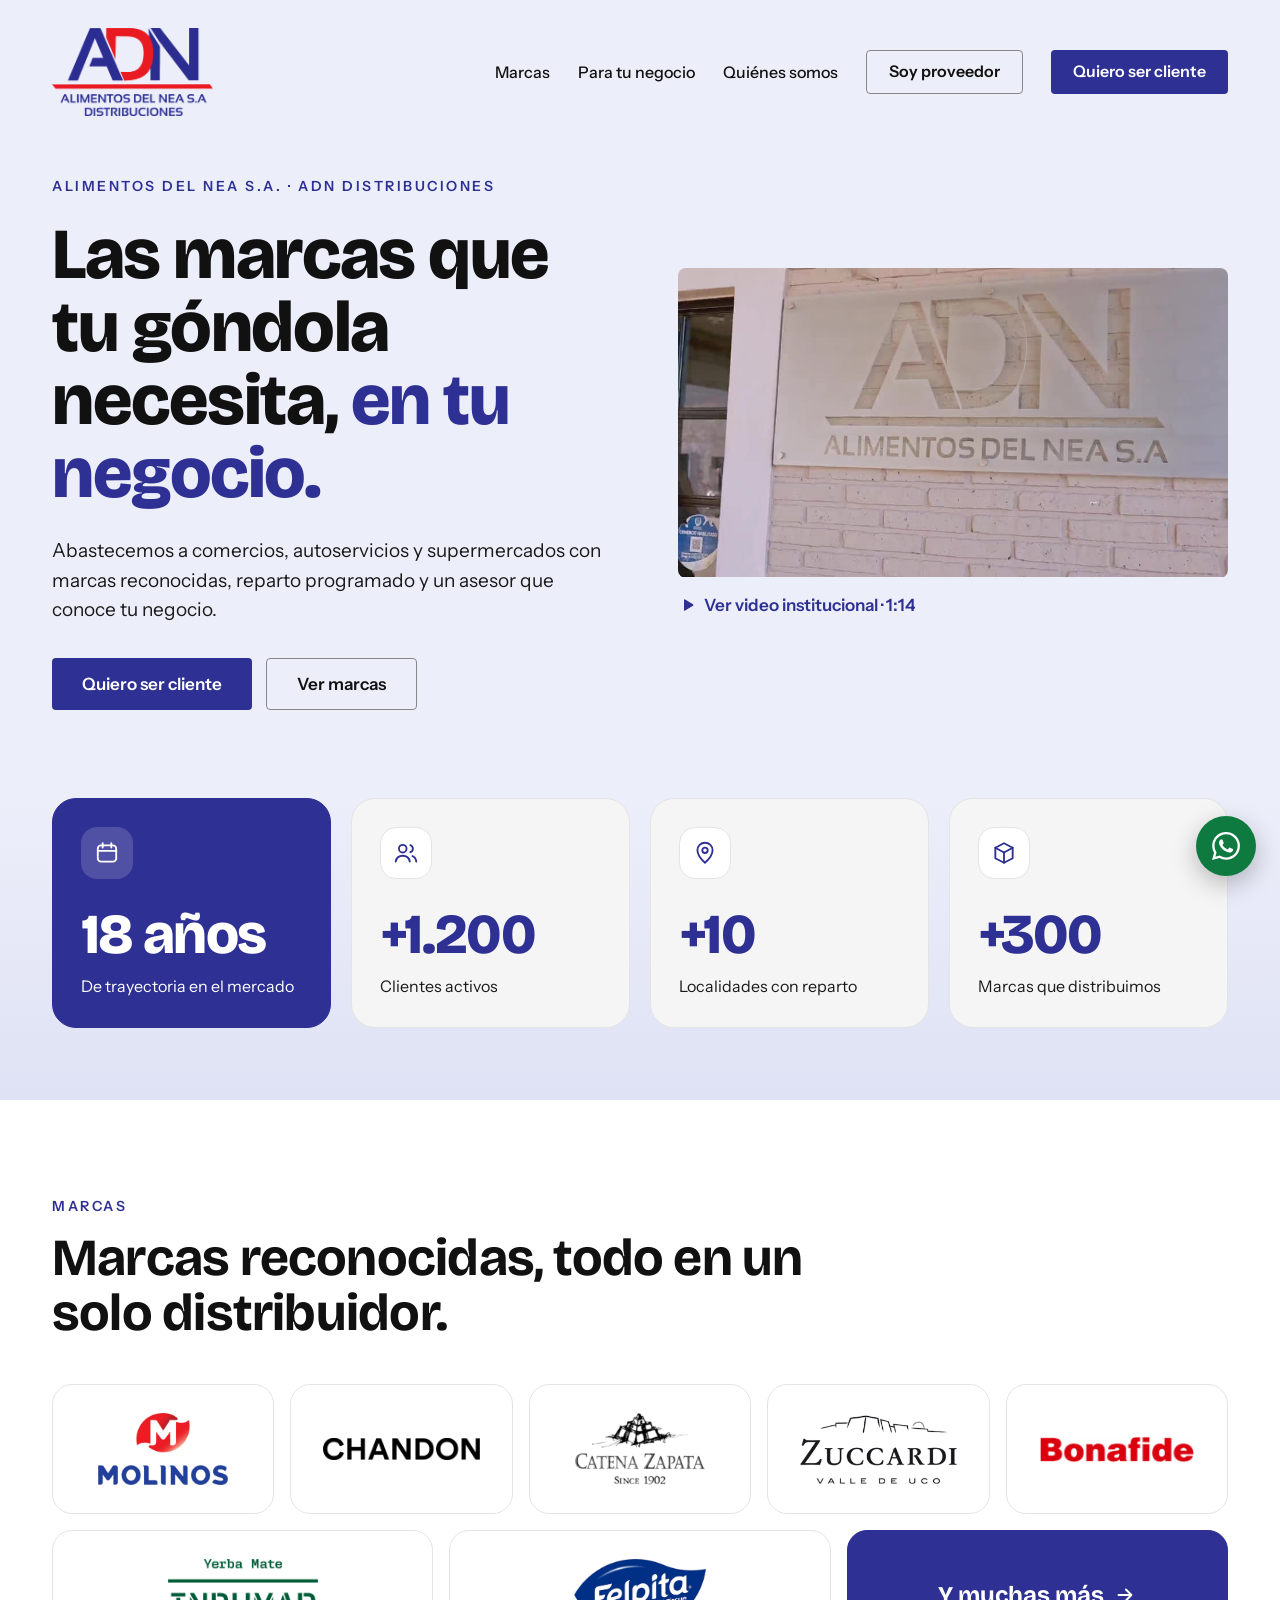
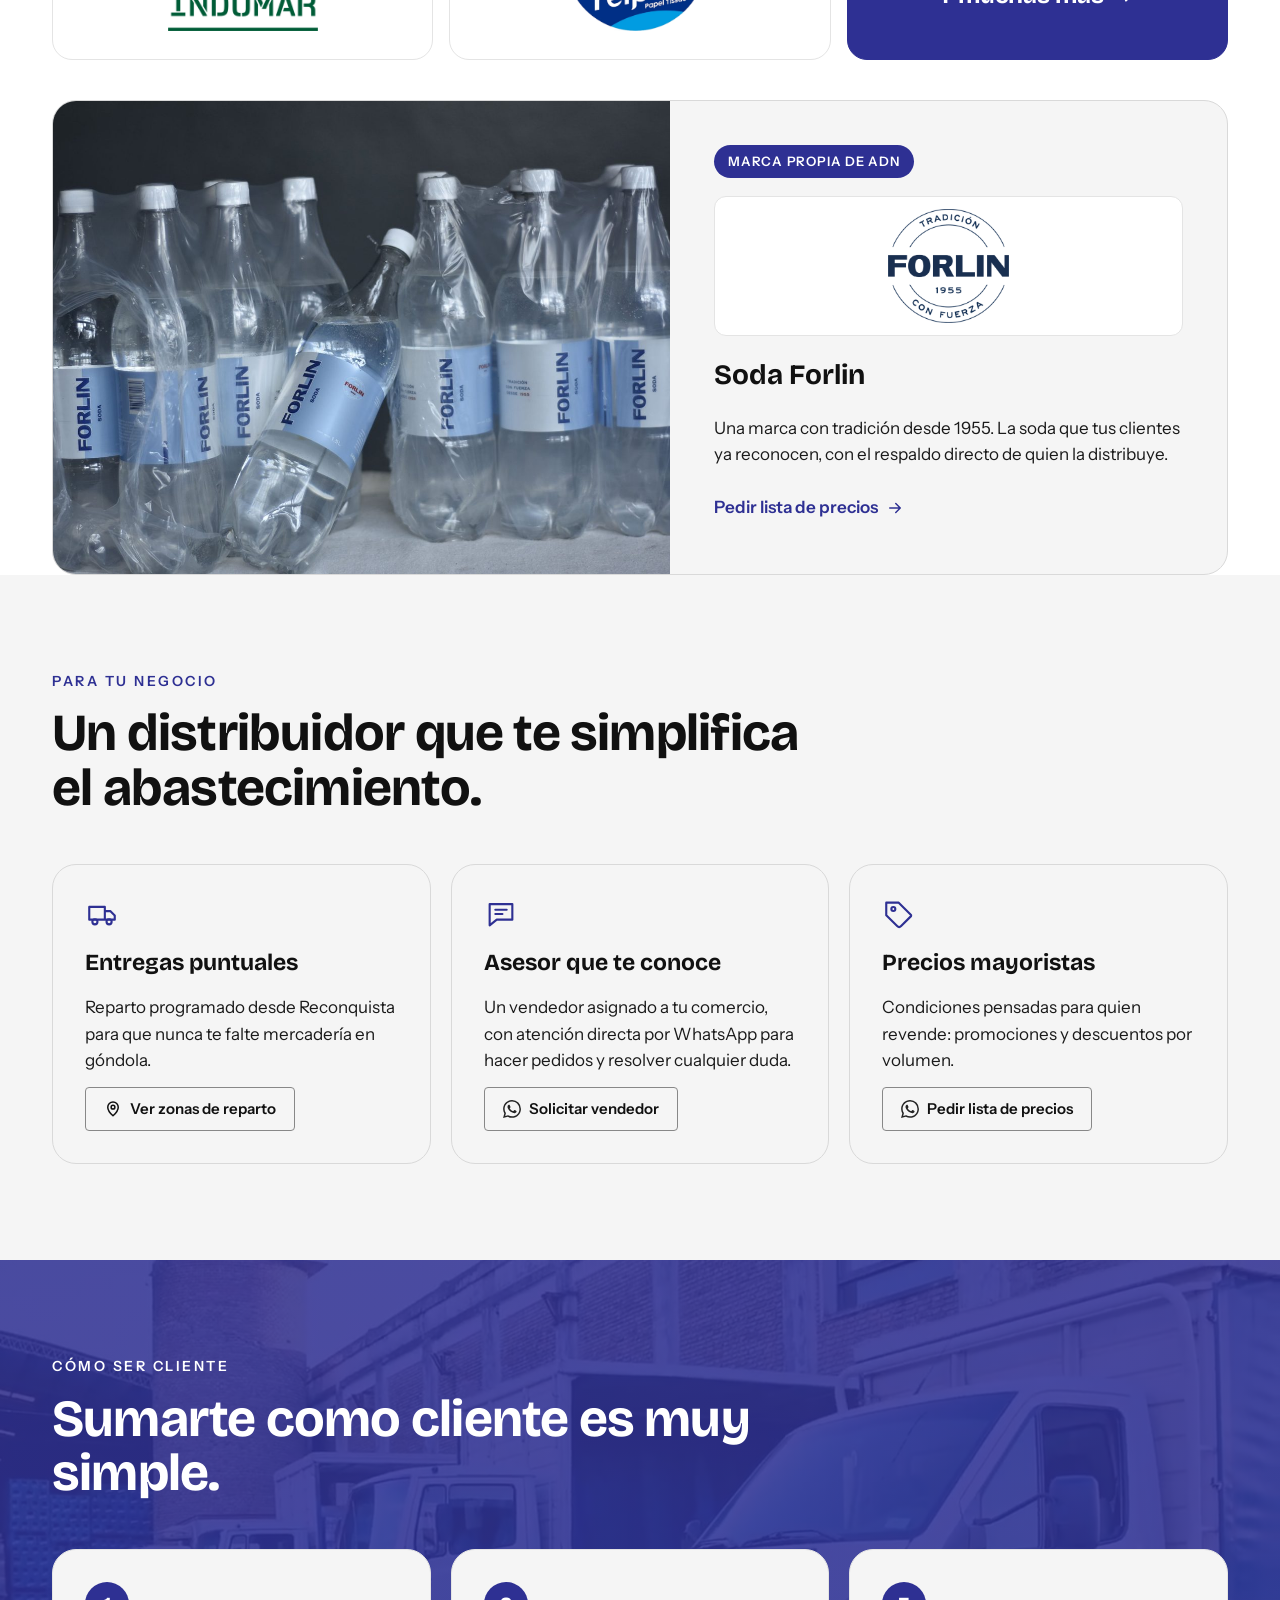
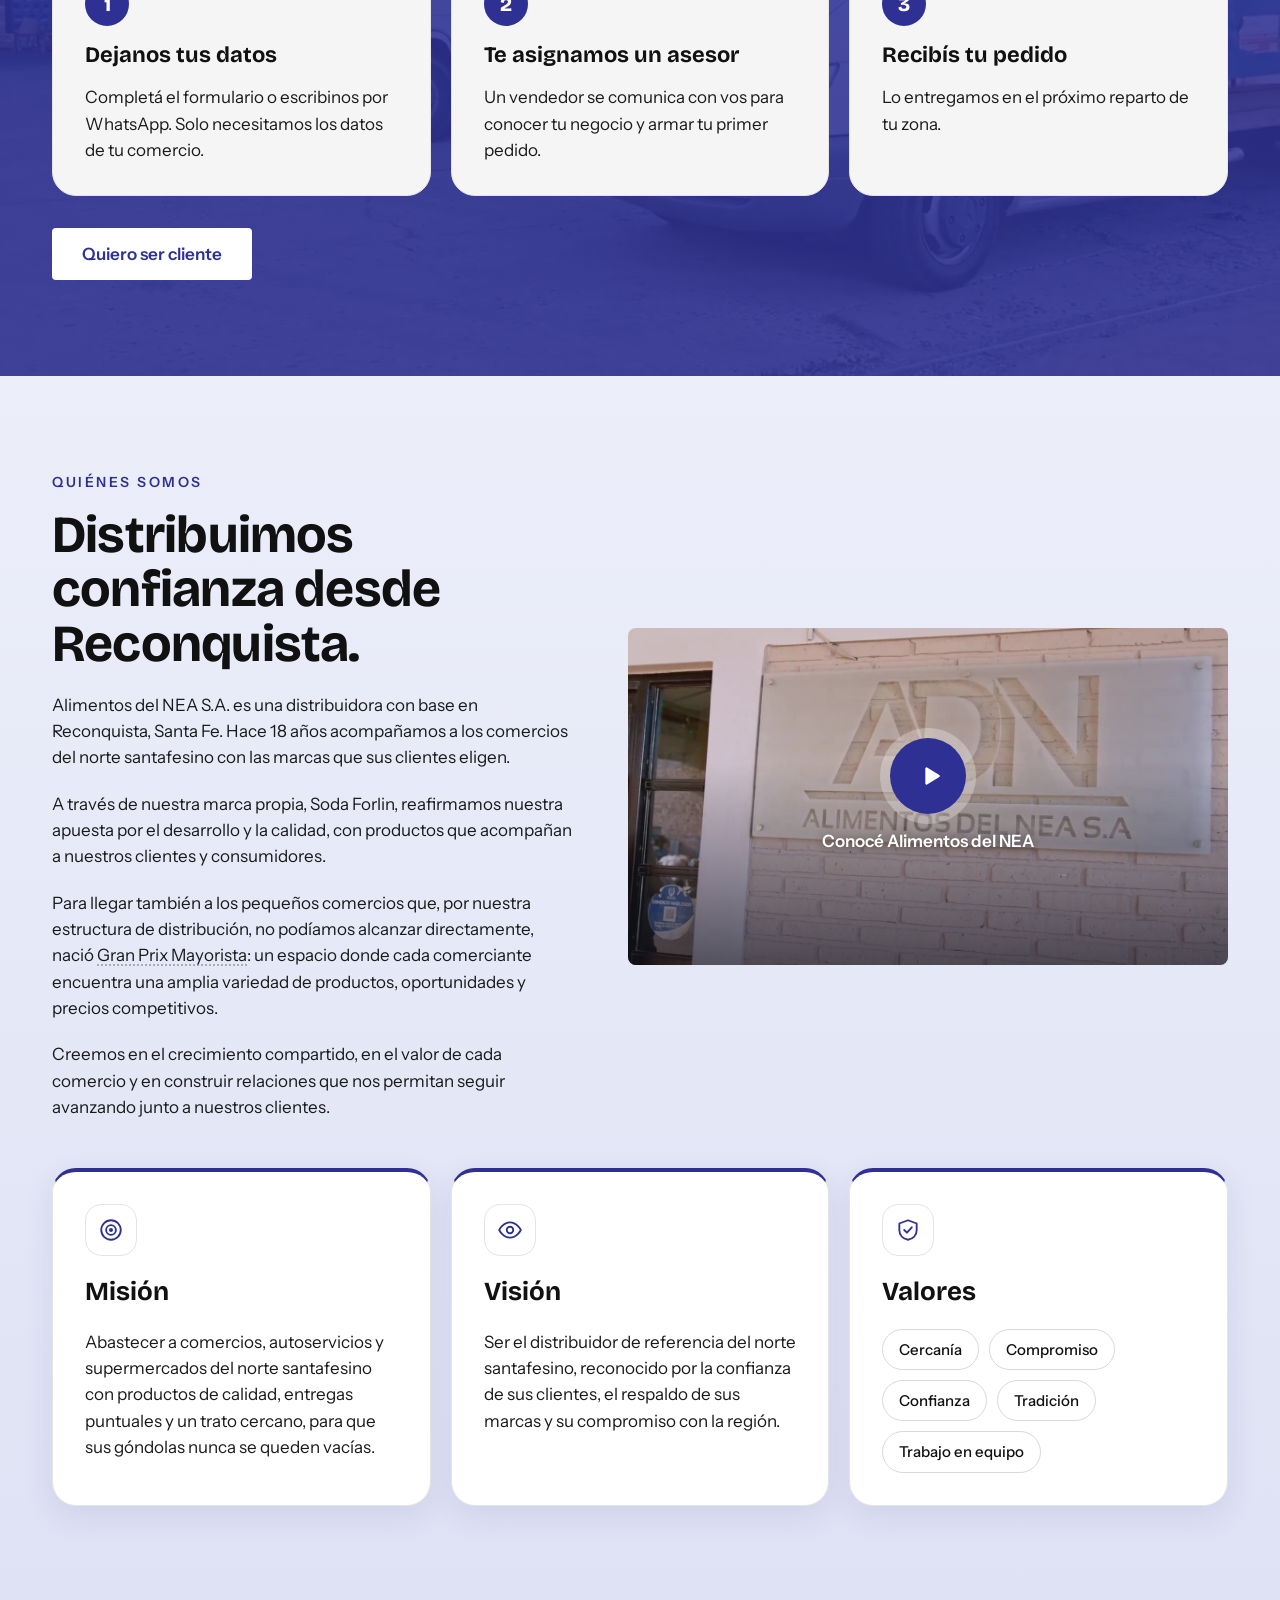
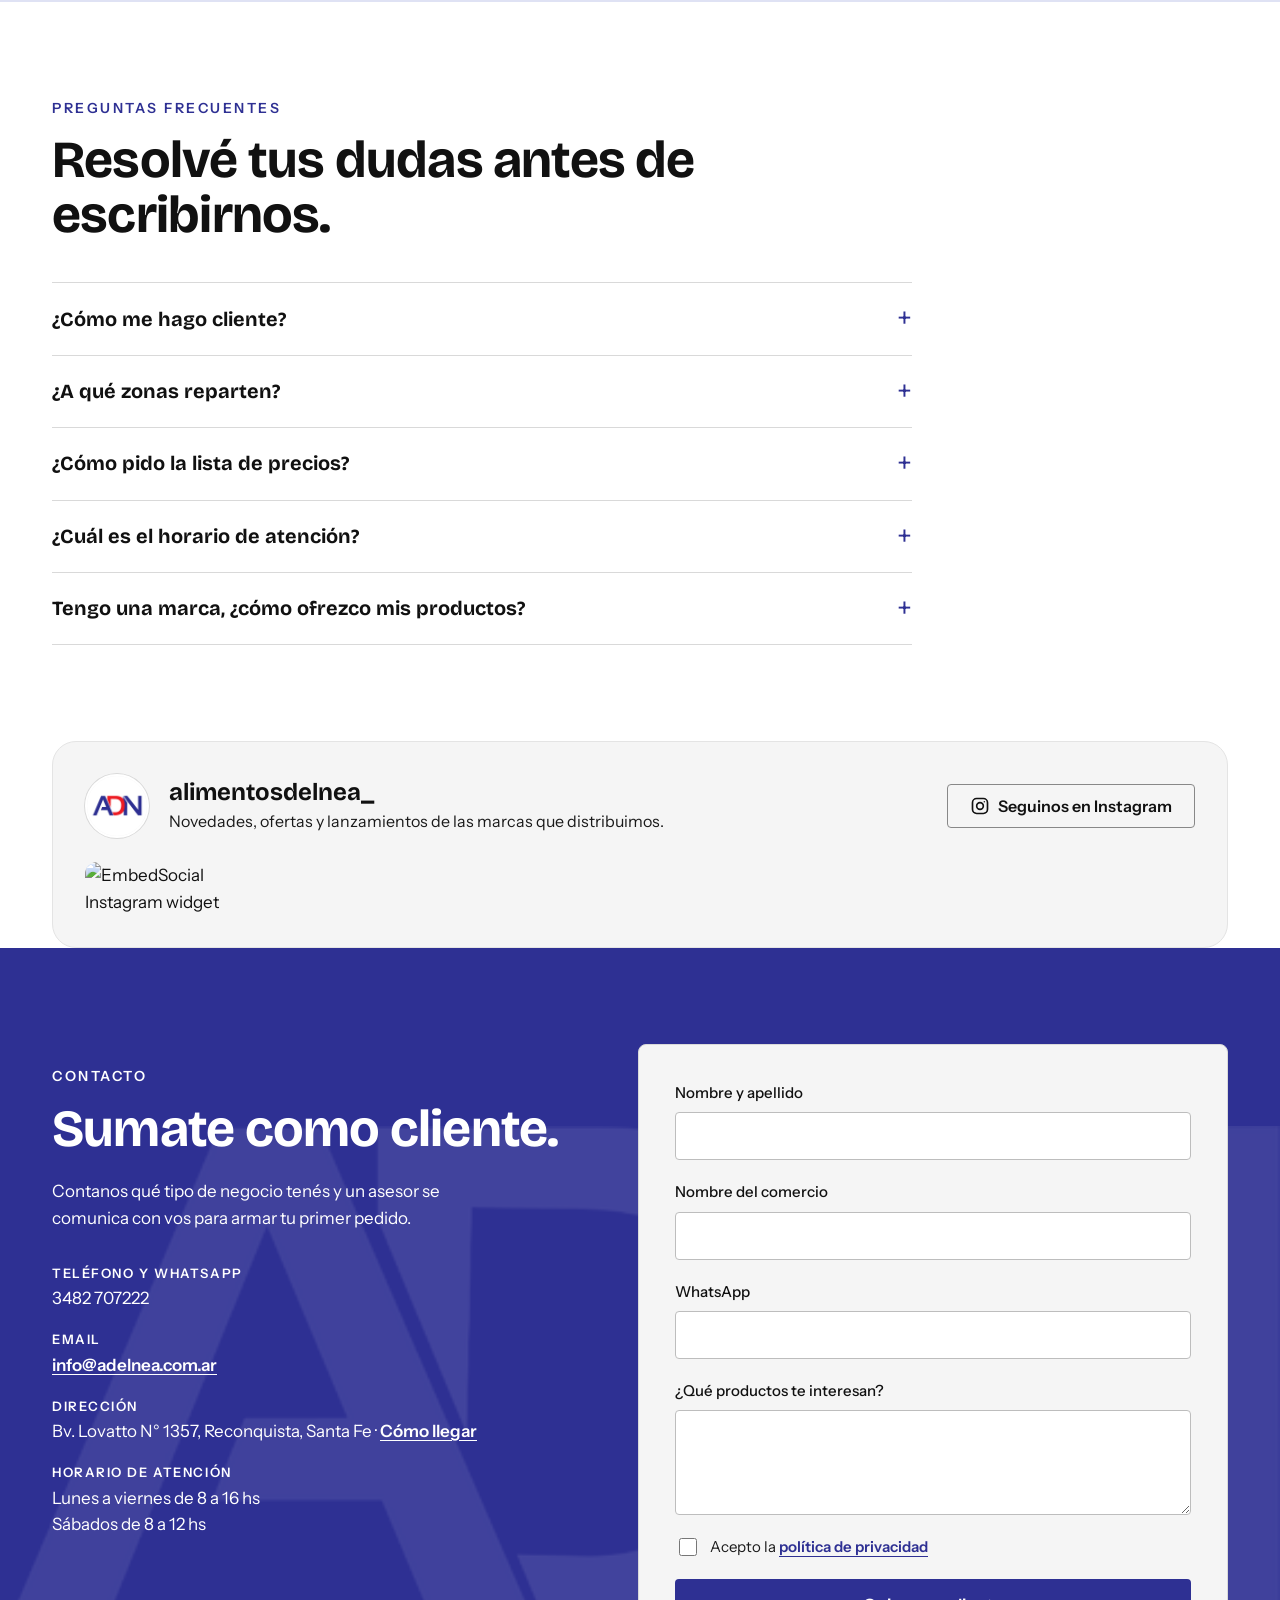
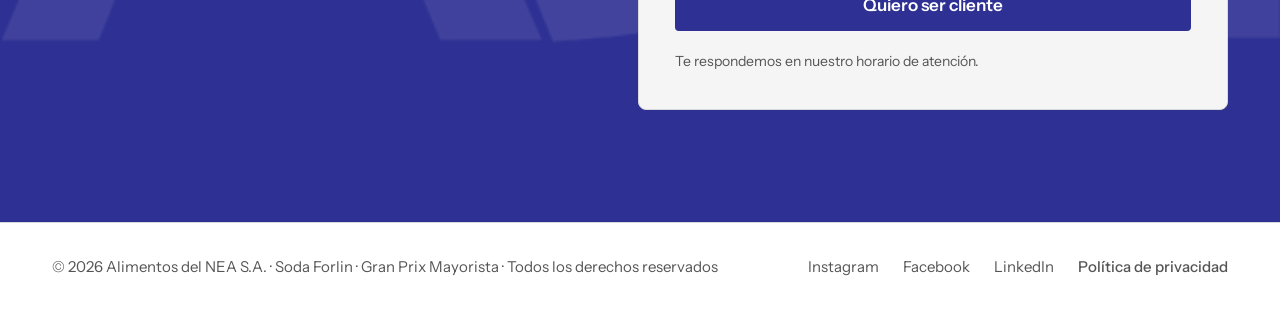
==== commit a6e32c4a: "SEO: nombre del sitio y título con S.A. (ADN) Co-Authored-By: Claude Opus 5.5 <noreply@anthropic.com" ====
--- a/index.html
+++ b/index.html
@@ -4,7 +4,7 @@
 <head>
     <meta charset="utf-8">
     <meta name="viewport" content="width=device-width, initial-scale=1">
-    <title>Alimentos del NEA — Distribuidora mayorista en Reconquista, Santa Fe</title>
+    <title>Alimentos del NEA S.A. (ADN) — Distribuidora mayorista en Reconquista</title>
     <meta name="description"
         content="Alimentos del NEA S.A. abastece a comercios, autoservicios y supermercados del norte santafesino con más de 300 marcas, reparto programado y un asesor que conoce tu negocio.">
     <meta name="theme-color" content="#2e3093">
@@ -13,7 +13,7 @@
     <meta property="og:type" content="website">
     <meta property="og:locale" content="es_AR">
     <meta property="og:site_name" content="Alimentos del NEA">
-    <meta property="og:title" content="Alimentos del NEA — Distribuidora mayorista">
+    <meta property="og:title" content="Alimentos del NEA S.A. (ADN) — Distribuidora mayorista">
     <meta property="og:description"
         content="Más de 300 marcas, reparto programado y un asesor que conoce tu negocio. Distribuimos en el norte santafesino.">
     <meta property="og:url" content="https://alimentosdelnea.com.ar/">
@@ -36,6 +36,15 @@
     <script src="https://unpkg.com/leaflet@1.9.4/dist/leaflet.js" crossorigin="" defer></script>
     <script src="javascript.js?v=8" defer></script>
     <link rel="canonical" href="https://alimentosdelnea.com.ar/">
+<script type="application/ld+json">
+{
+  "@context": "https://schema.org",
+  "@type": "WebSite",
+  "name": "Alimentos del NEA",
+  "alternateName": ["ADN", "Alimentos del NEA S.A.", "ADN Distribuciones"],
+  "url": "https://alimentosdelnea.com.ar/"
+}
+</script>
 <script type="application/ld+json">
 {
   "@context": "https://schema.org",
@@ -97,7 +106,7 @@
         <!-- Hero -->
         <section id="inicio" class="container hero">
             <div class="hero__text">
-                <p class="eyebrow">Alimentos del Nea S.A. Distribuciones</p>
+                <p class="eyebrow">Alimentos del NEA S.A. · ADN Distribuciones</p>
                 <h1>Las marcas que tu góndola necesita, <span class="accent">en tu negocio.</span></h1>
                 <p class="hero__lead">Abastecemos a comercios, autoservicios y supermercados con marcas reconocidas,
                     reparto programado y un asesor que conoce tu negocio.</p>
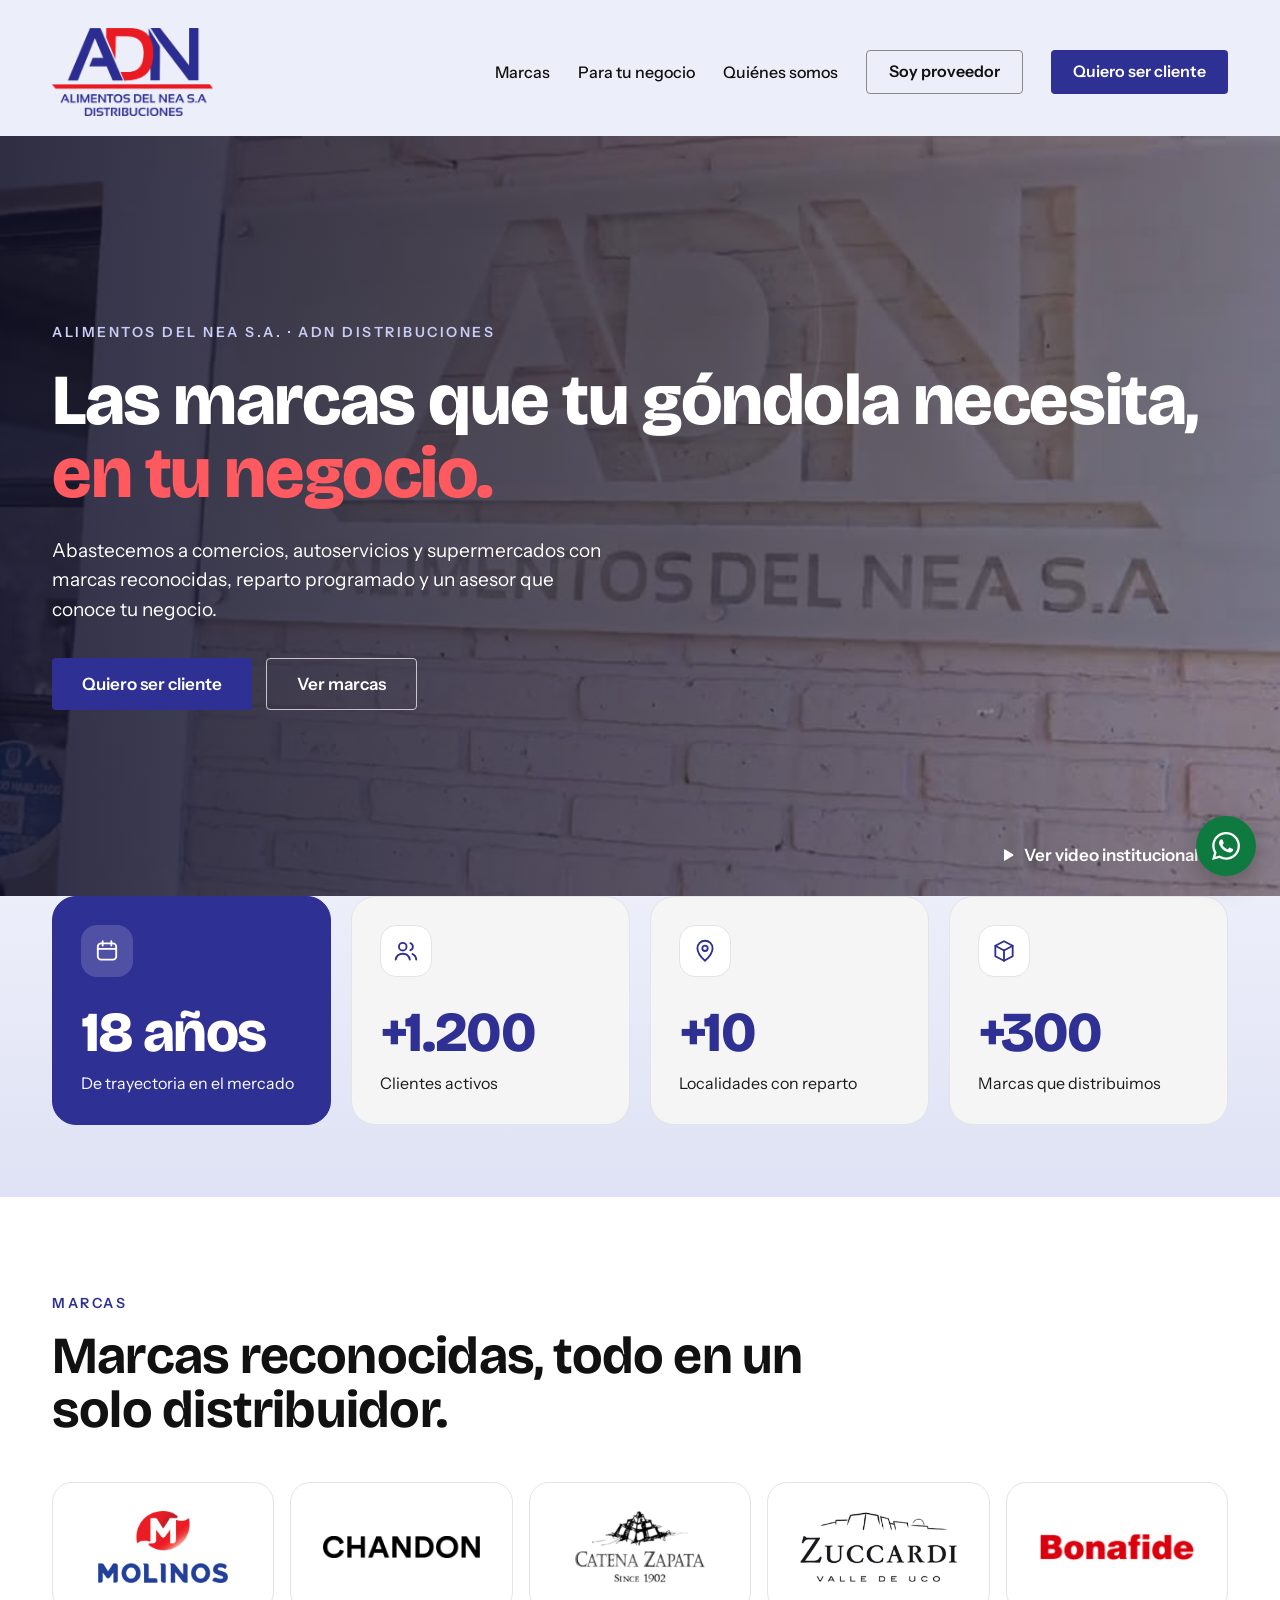
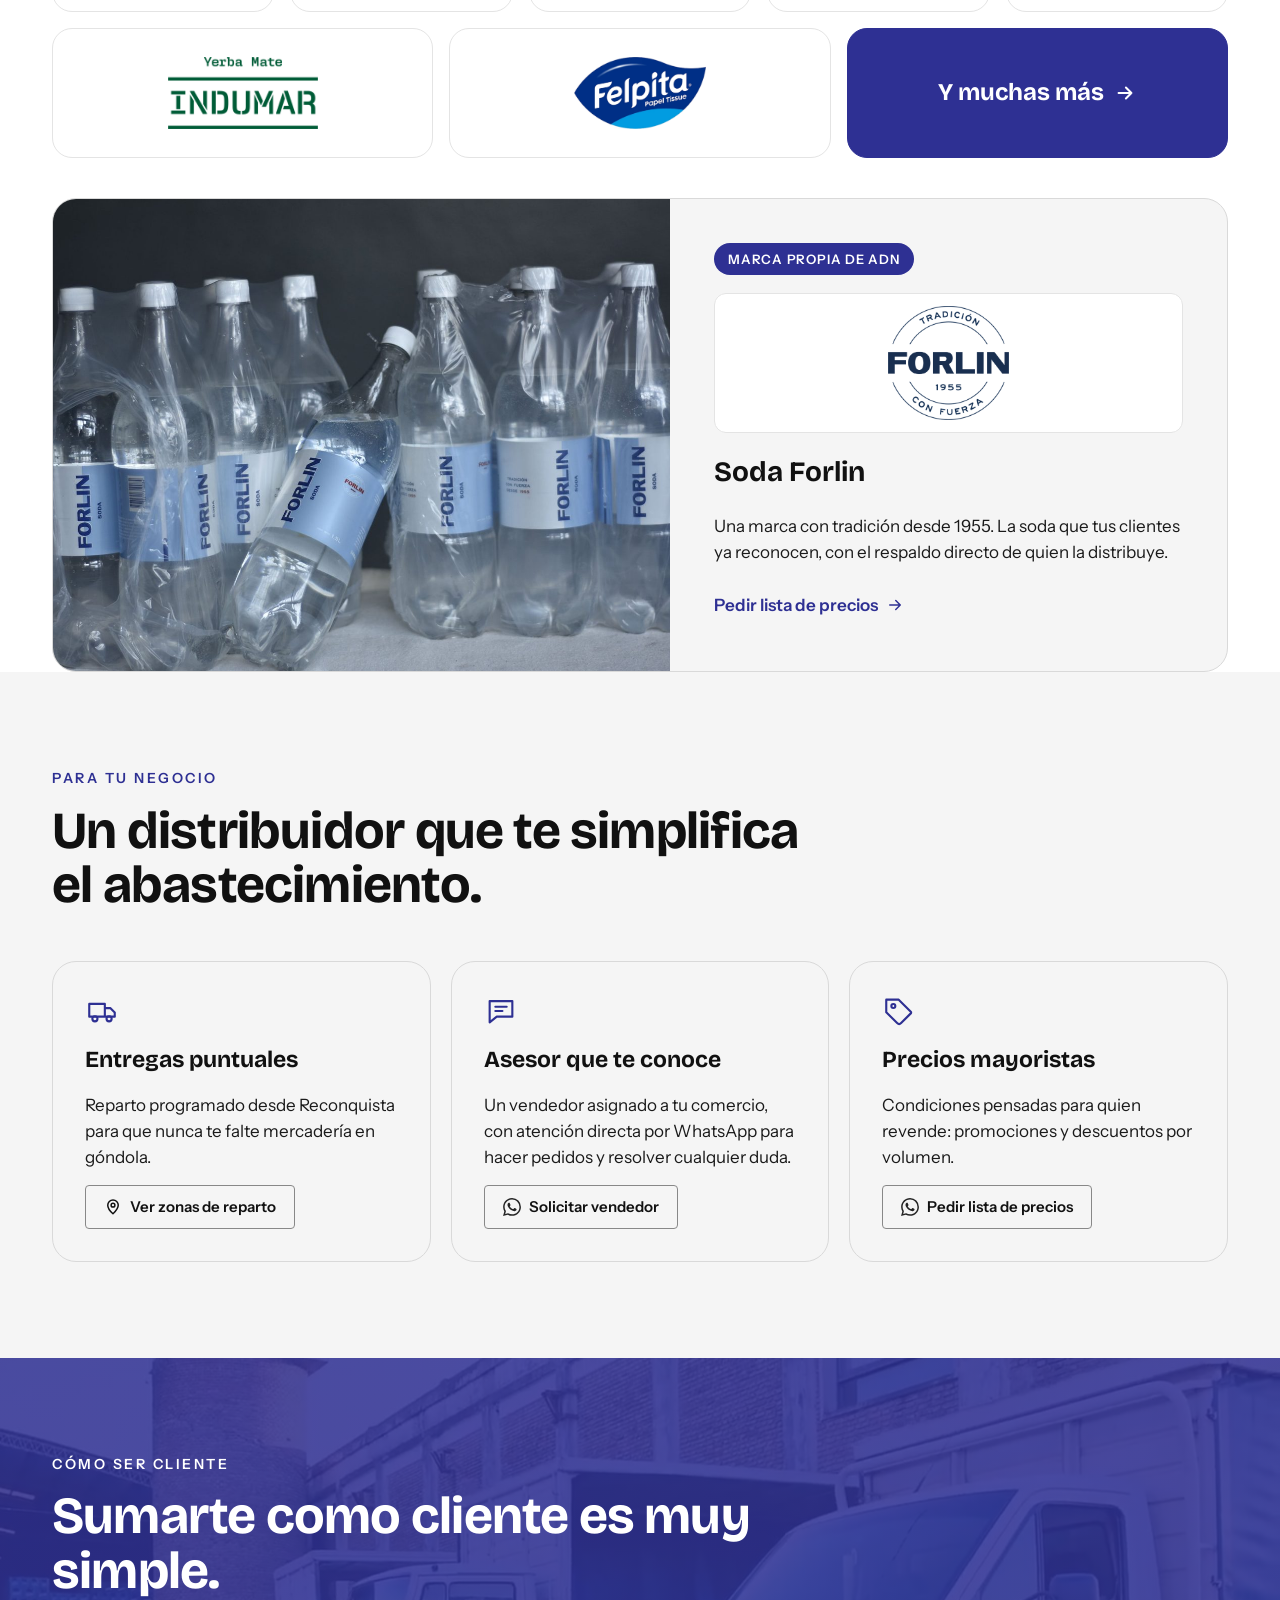
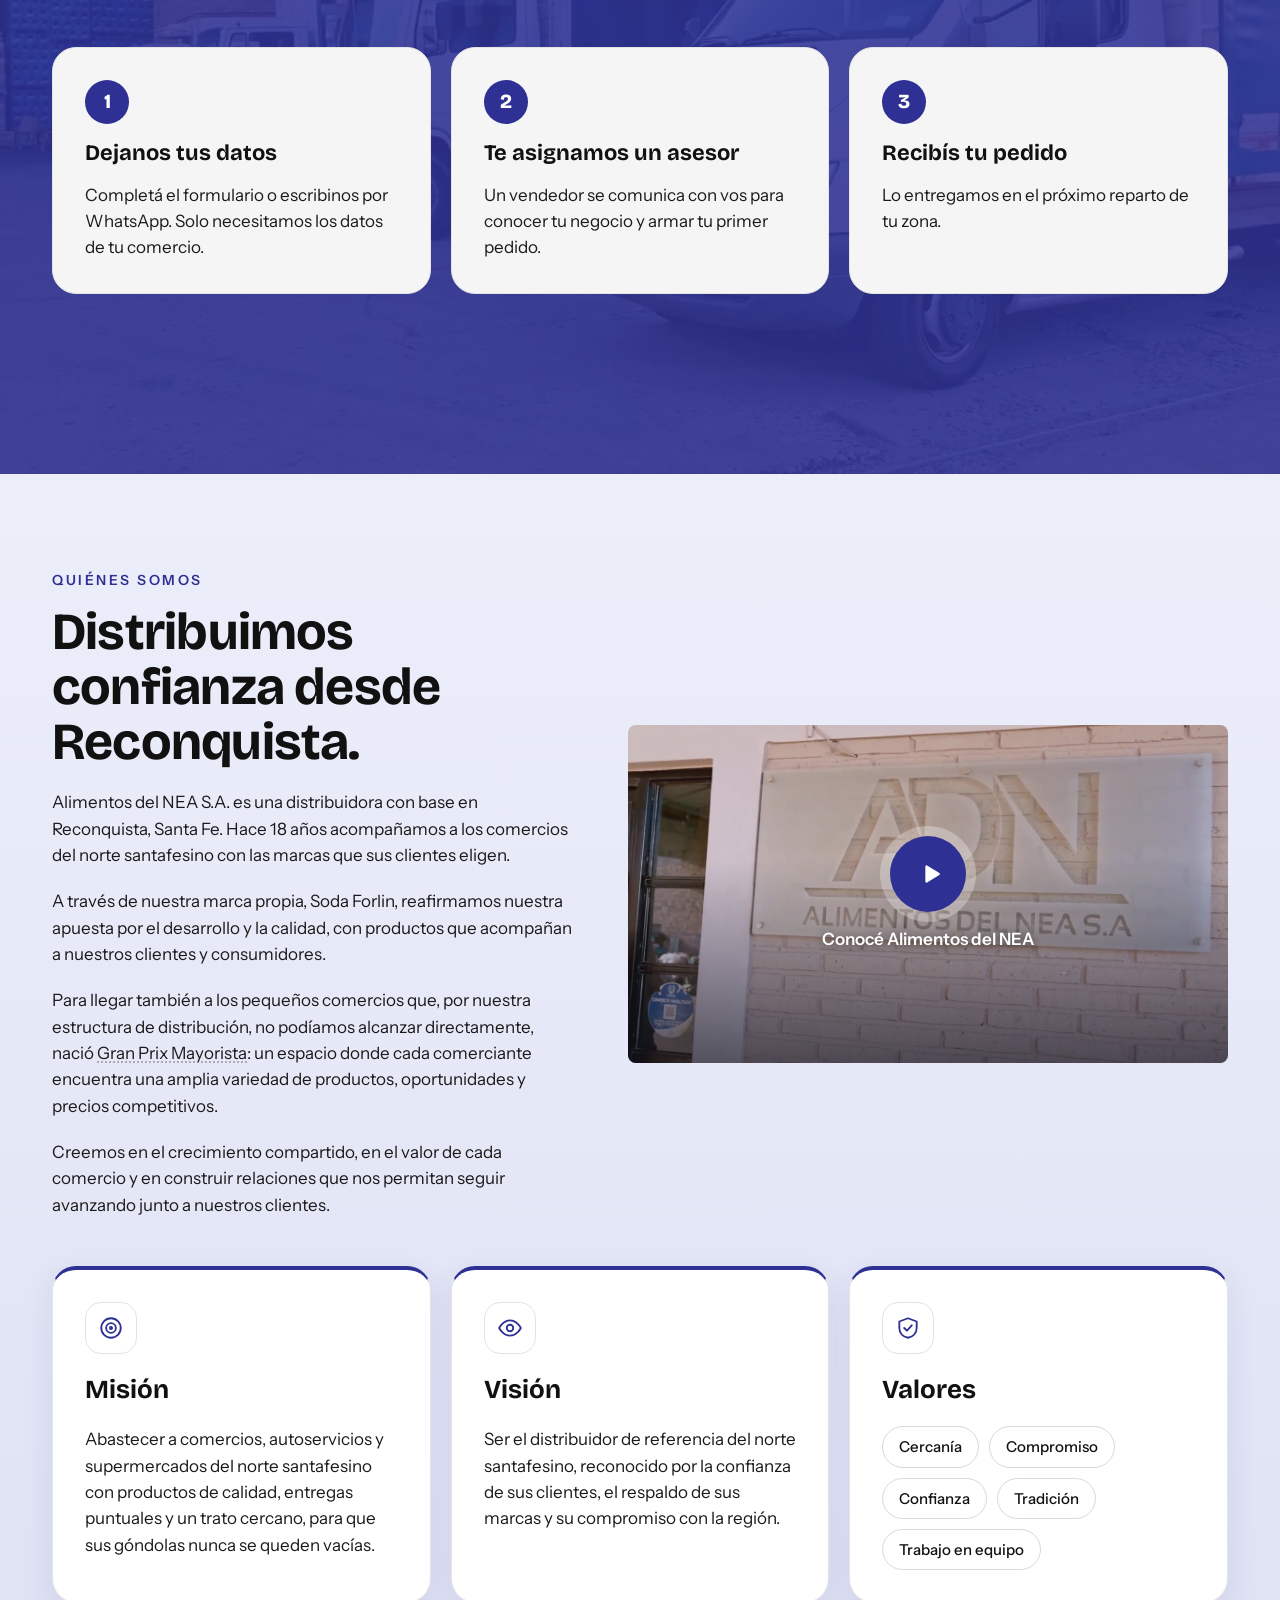
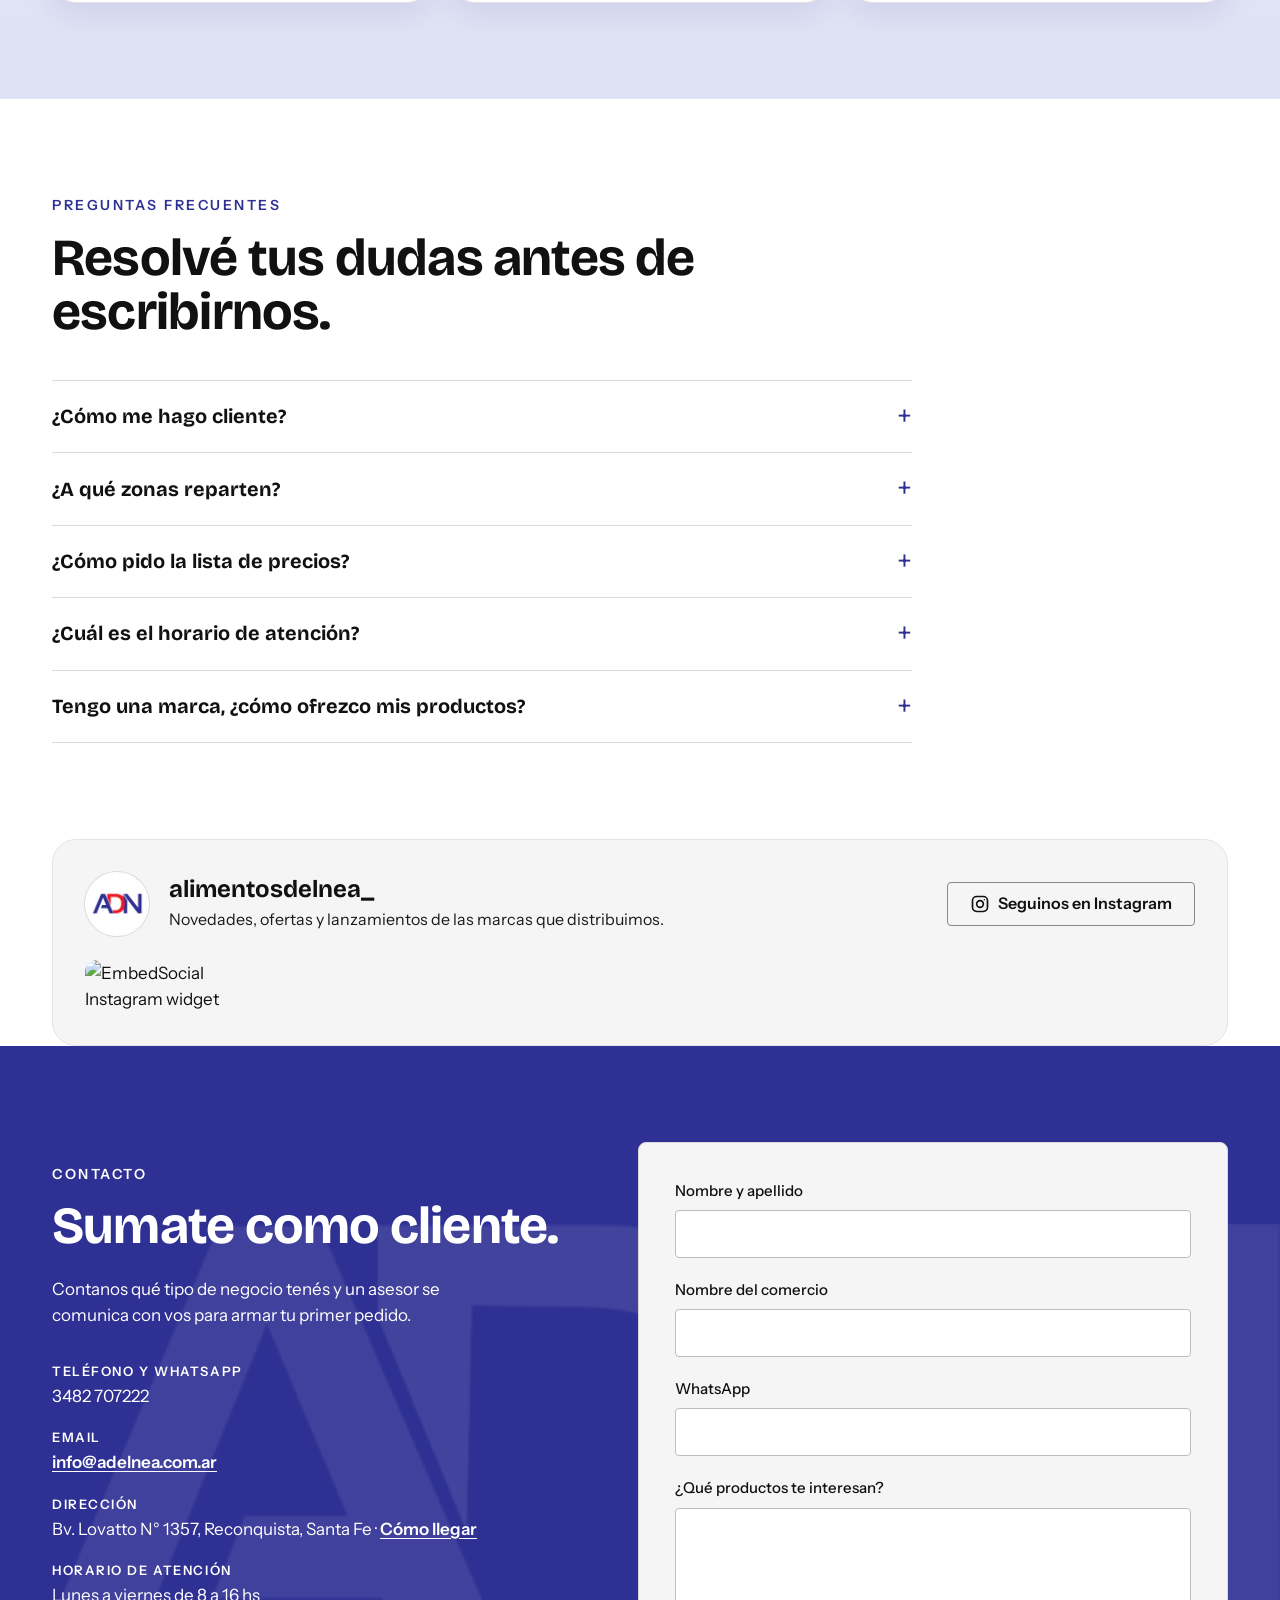
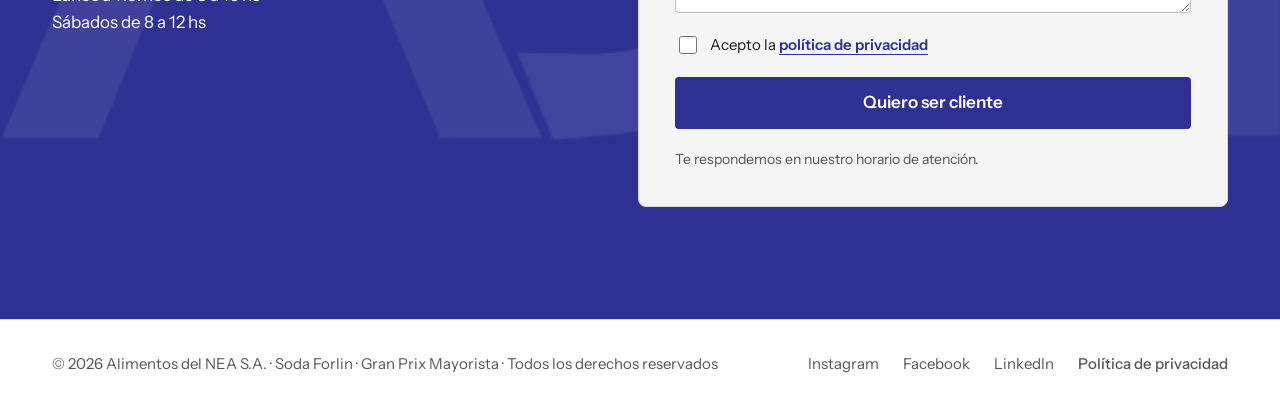
==== commit 7ac67336: "Hero: video de fondo a todo el ancho con texto encima Co-Authored-By: Claude Opus 5.5 <noreply@anthr" ====
--- a/index.html
+++ b/index.html
@@ -32,7 +32,7 @@
         href="https://fonts.googleapis.com/css2?family=Bricolage+Grotesque:opsz,wght@12..96,500;12..96,700;12..96,800&family=Instrument+Sans:wght@400;500;600&display=swap"
         rel="stylesheet">
     <link rel="stylesheet" href="https://unpkg.com/leaflet@1.9.4/dist/leaflet.css" crossorigin="">
-    <link rel="stylesheet" href="styles.css?v=16">
+    <link rel="stylesheet" href="styles.css?v=17">
     <script src="https://unpkg.com/leaflet@1.9.4/dist/leaflet.js" crossorigin="" defer></script>
     <script src="javascript.js?v=8" defer></script>
     <link rel="canonical" href="https://alimentosdelnea.com.ar/">
--- a/styles.css
+++ b/styles.css
@@ -619,4 +619,16 @@
 .stats-band {
     background: linear-gradient(180deg, #eceefa 0%, #dfe2f4 100%);
     padding-bottom: 72px;
-}+}
+/* Hero: video de fondo a todo el ancho con el texto encima */
+.hero { min-height: min(86vh, 760px); padding-block: 80px; color: #fff; }
+.hero::before { background: none !important; }
+.hero__side { position: absolute; top: 0; bottom: 0; left: 50%; width: 100vw; transform: translateX(-50%); z-index: -1; display: block; }
+.hero__media--loop { aspect-ratio: auto; height: 100%; border-radius: 0; }
+.hero__side::after { content: ""; position: absolute; inset: 0; background: linear-gradient(90deg, rgba(13,15,40,.82) 0%, rgba(13,15,40,.55) 55%, rgba(13,15,40,.25) 100%); }
+.hero__video-link { position: absolute; z-index: 2; right: max(32px, calc(50vw - 595px)); bottom: 28px; color: #fff; }
+.hero h1, .hero__lead { color: #fff; }
+.hero .accent { color: #ff5a5f; }
+.hero .eyebrow { color: #c9cdf5; }
+.hero .btn--ghost { color: #fff; border-color: rgba(255,255,255,.7); background: transparent; }
+@media (max-width: 900px) { .hero__video-link { right: auto; left: 20px; bottom: 24px; } }
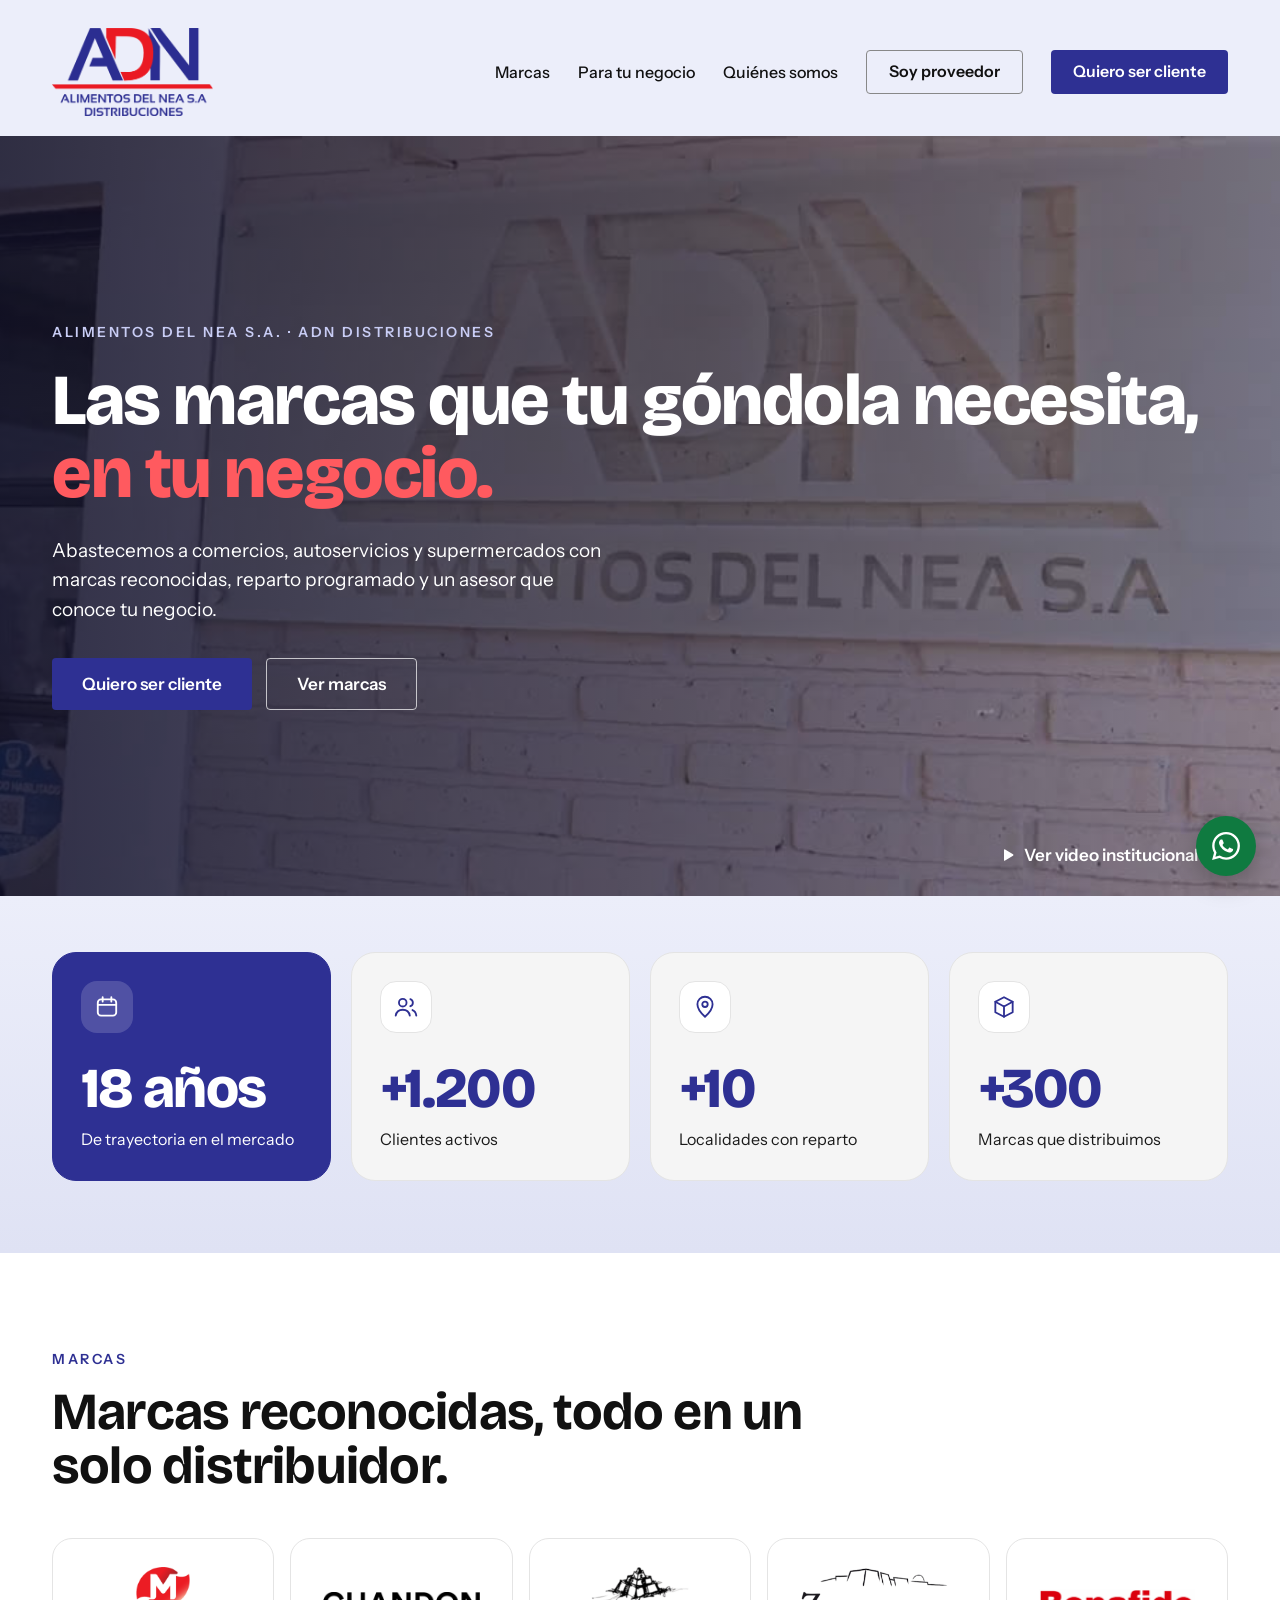
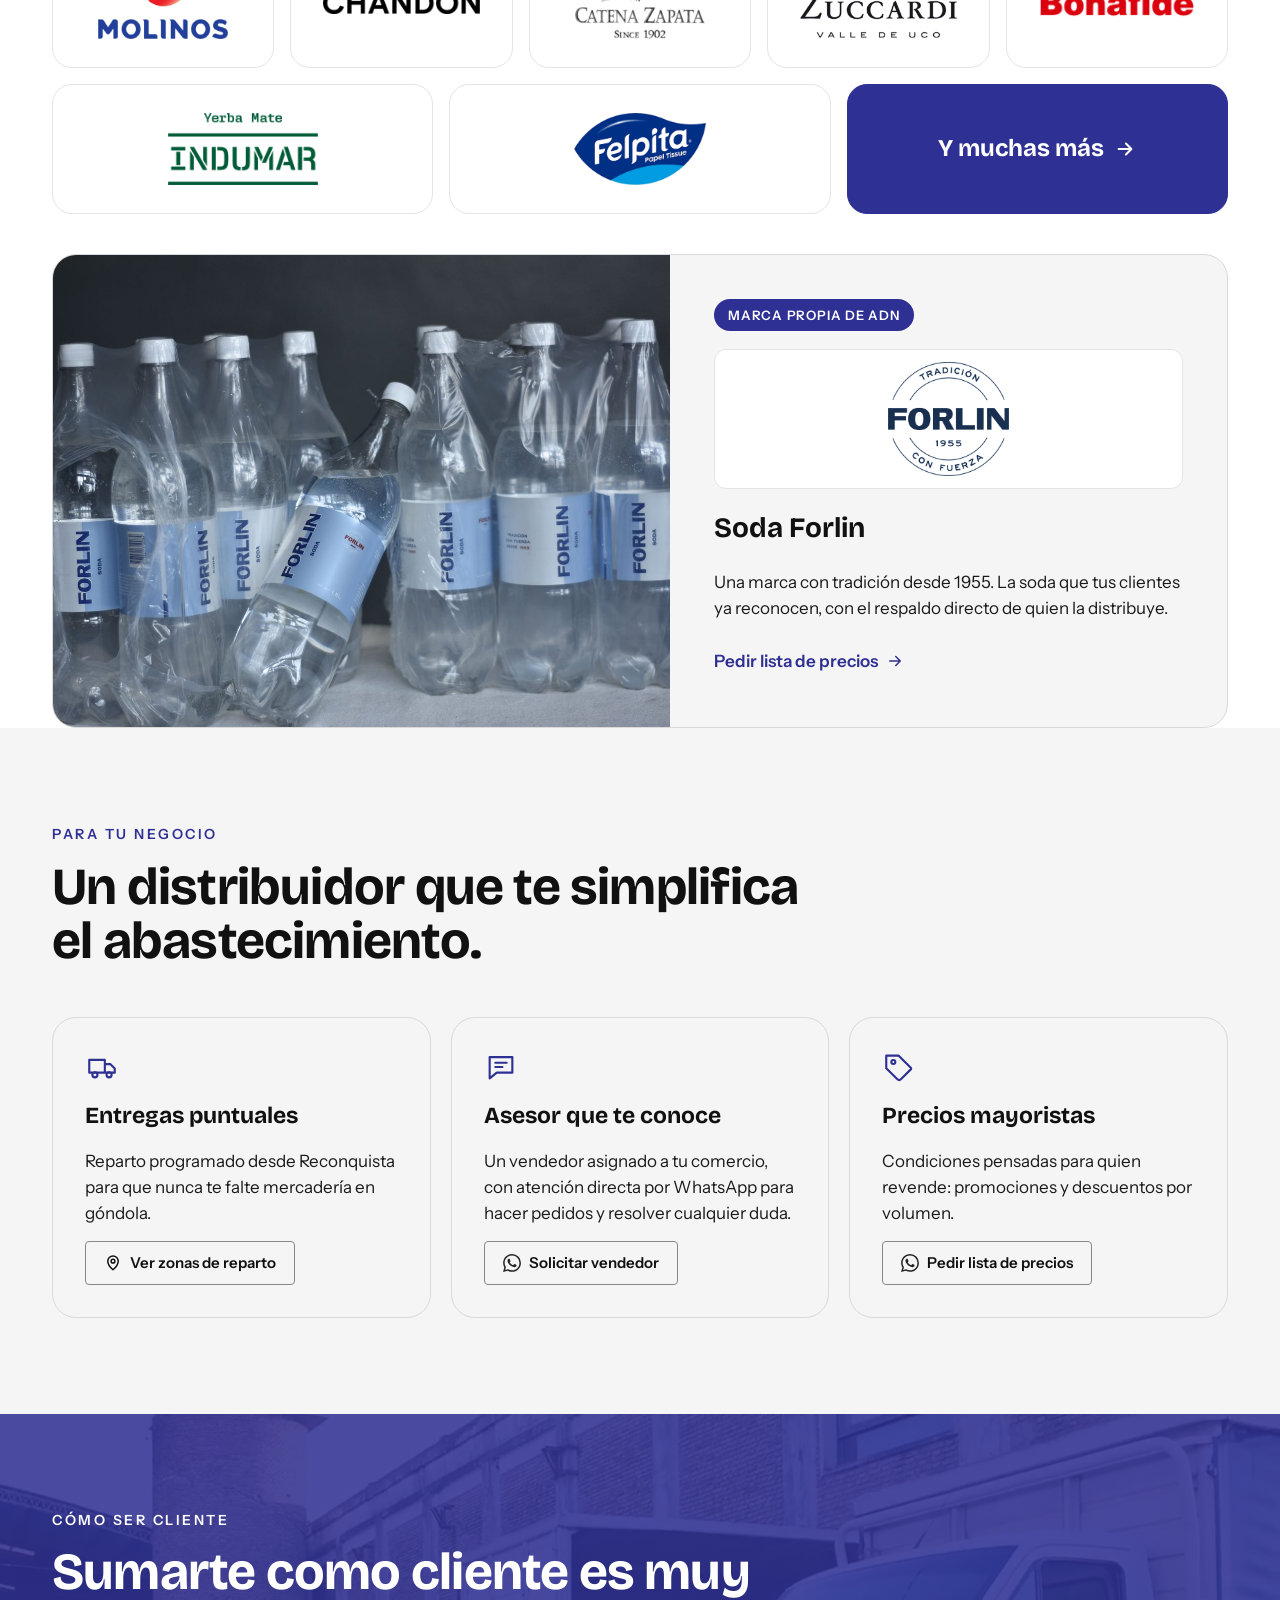
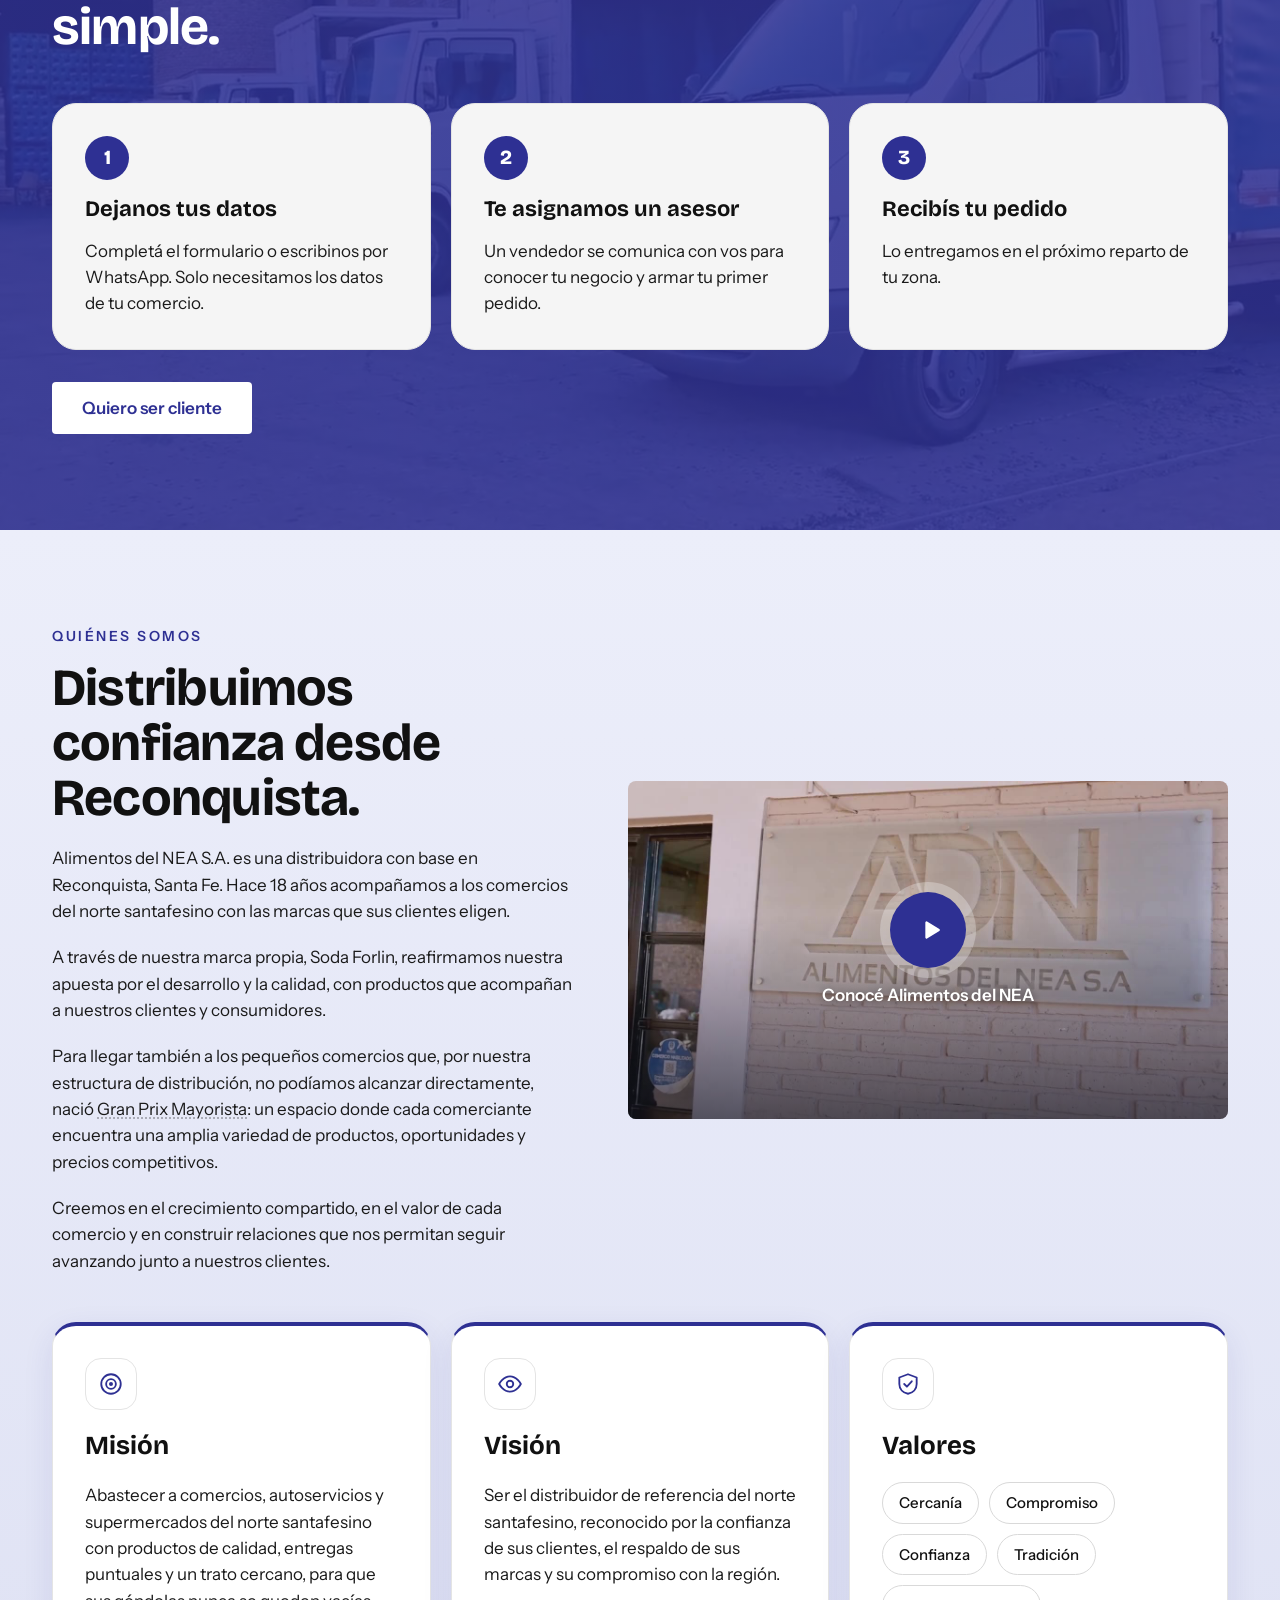
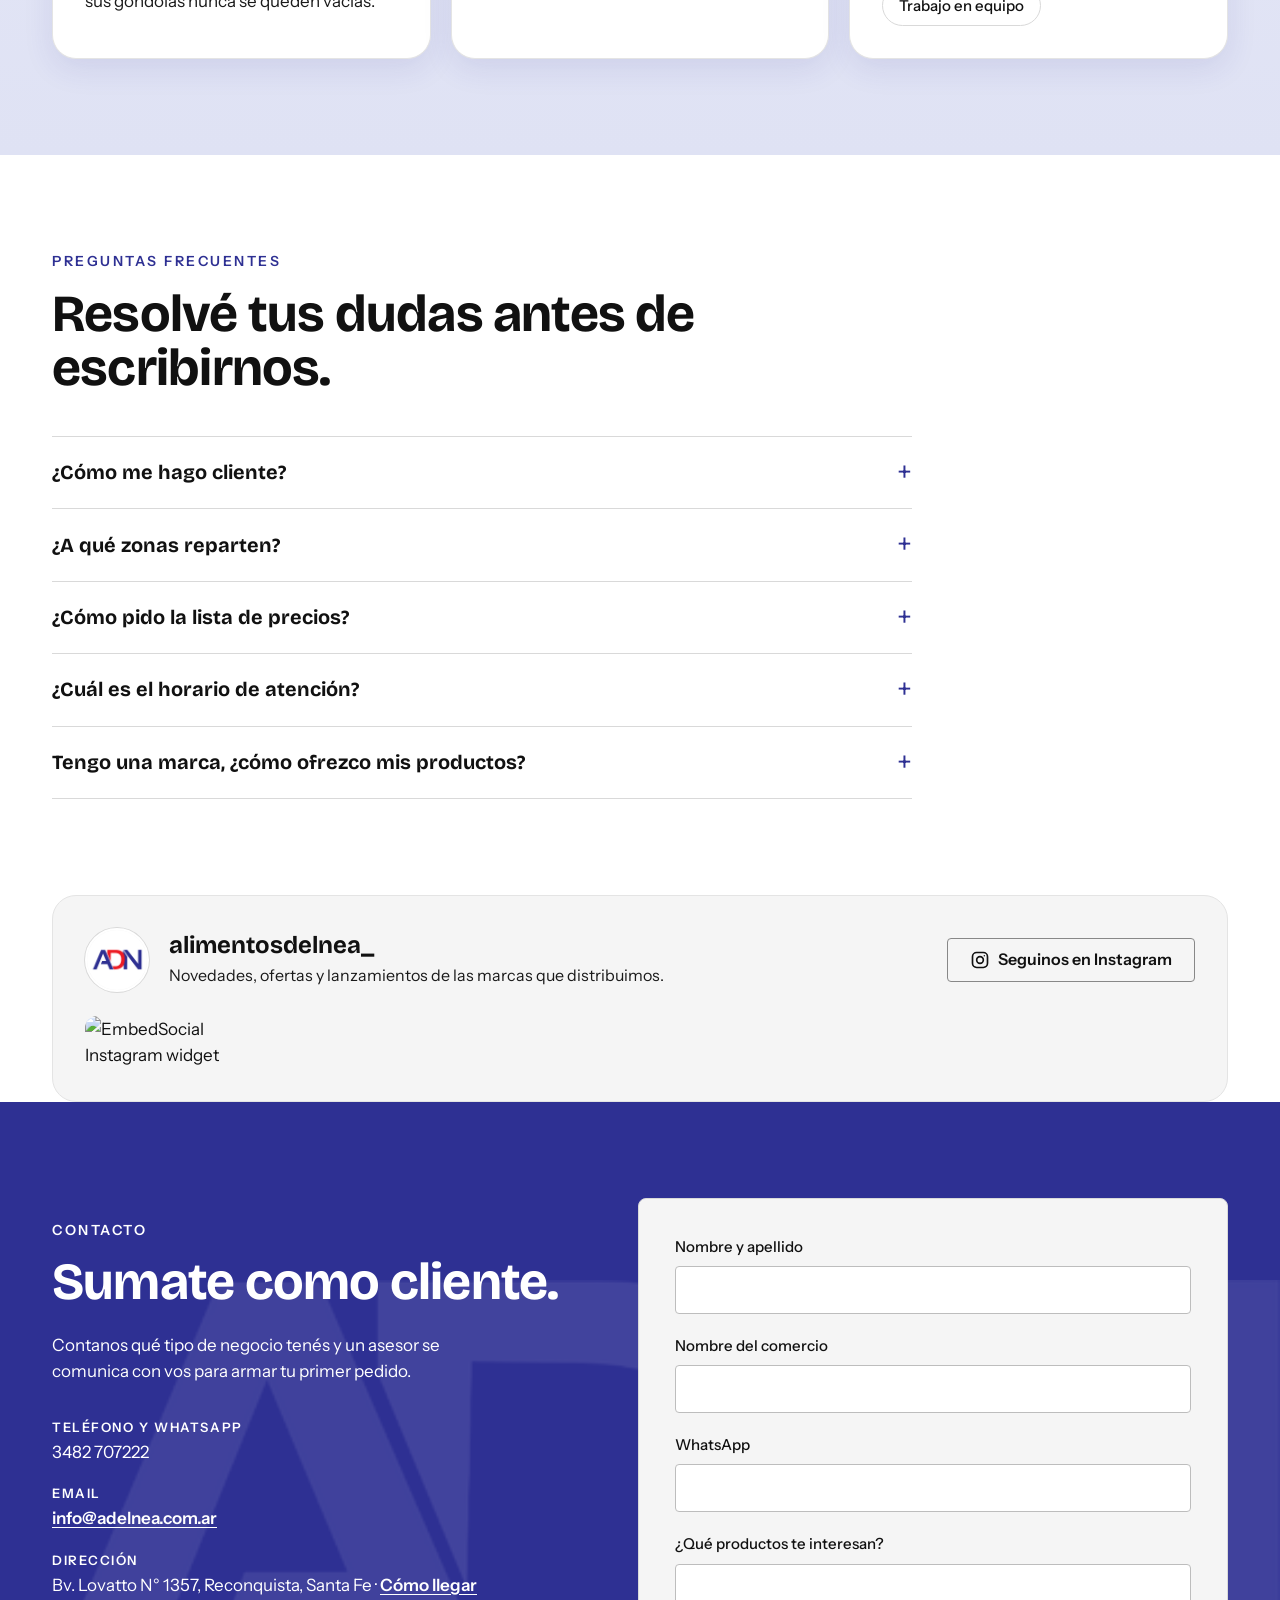
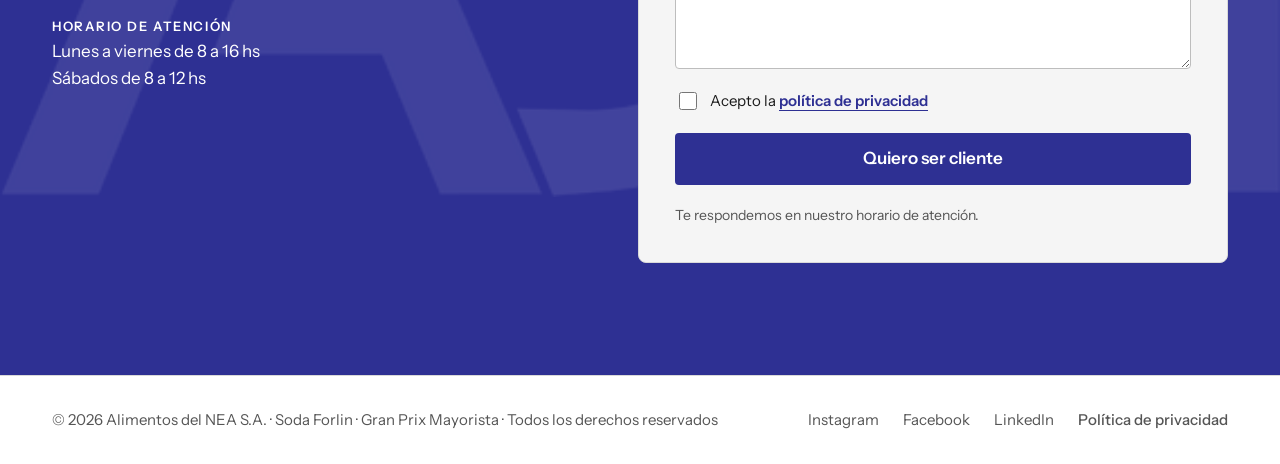
==== commit ef1f2d23: "Espacio entre el video del hero y las cifras Co-Authored-By: Claude Opus 5.5 <noreply@anthropic.com>" ====
--- a/index.html
+++ b/index.html
@@ -32,7 +32,7 @@
         href="https://fonts.googleapis.com/css2?family=Bricolage+Grotesque:opsz,wght@12..96,500;12..96,700;12..96,800&family=Instrument+Sans:wght@400;500;600&display=swap"
         rel="stylesheet">
     <link rel="stylesheet" href="https://unpkg.com/leaflet@1.9.4/dist/leaflet.css" crossorigin="">
-    <link rel="stylesheet" href="styles.css?v=17">
+    <link rel="stylesheet" href="styles.css?v=18">
     <script src="https://unpkg.com/leaflet@1.9.4/dist/leaflet.js" crossorigin="" defer></script>
     <script src="javascript.js?v=8" defer></script>
     <link rel="canonical" href="https://alimentosdelnea.com.ar/">
--- a/styles.css
+++ b/styles.css
@@ -632,3 +632,5 @@
 .hero .eyebrow { color: #c9cdf5; }
 .hero .btn--ghost { color: #fff; border-color: rgba(255,255,255,.7); background: transparent; }
 @media (max-width: 900px) { .hero__video-link { right: auto; left: 20px; bottom: 24px; } }
+.stats-band { padding-top: 56px; }
+@media (max-width: 900px) { .stats-band { padding-top: 40px; } }
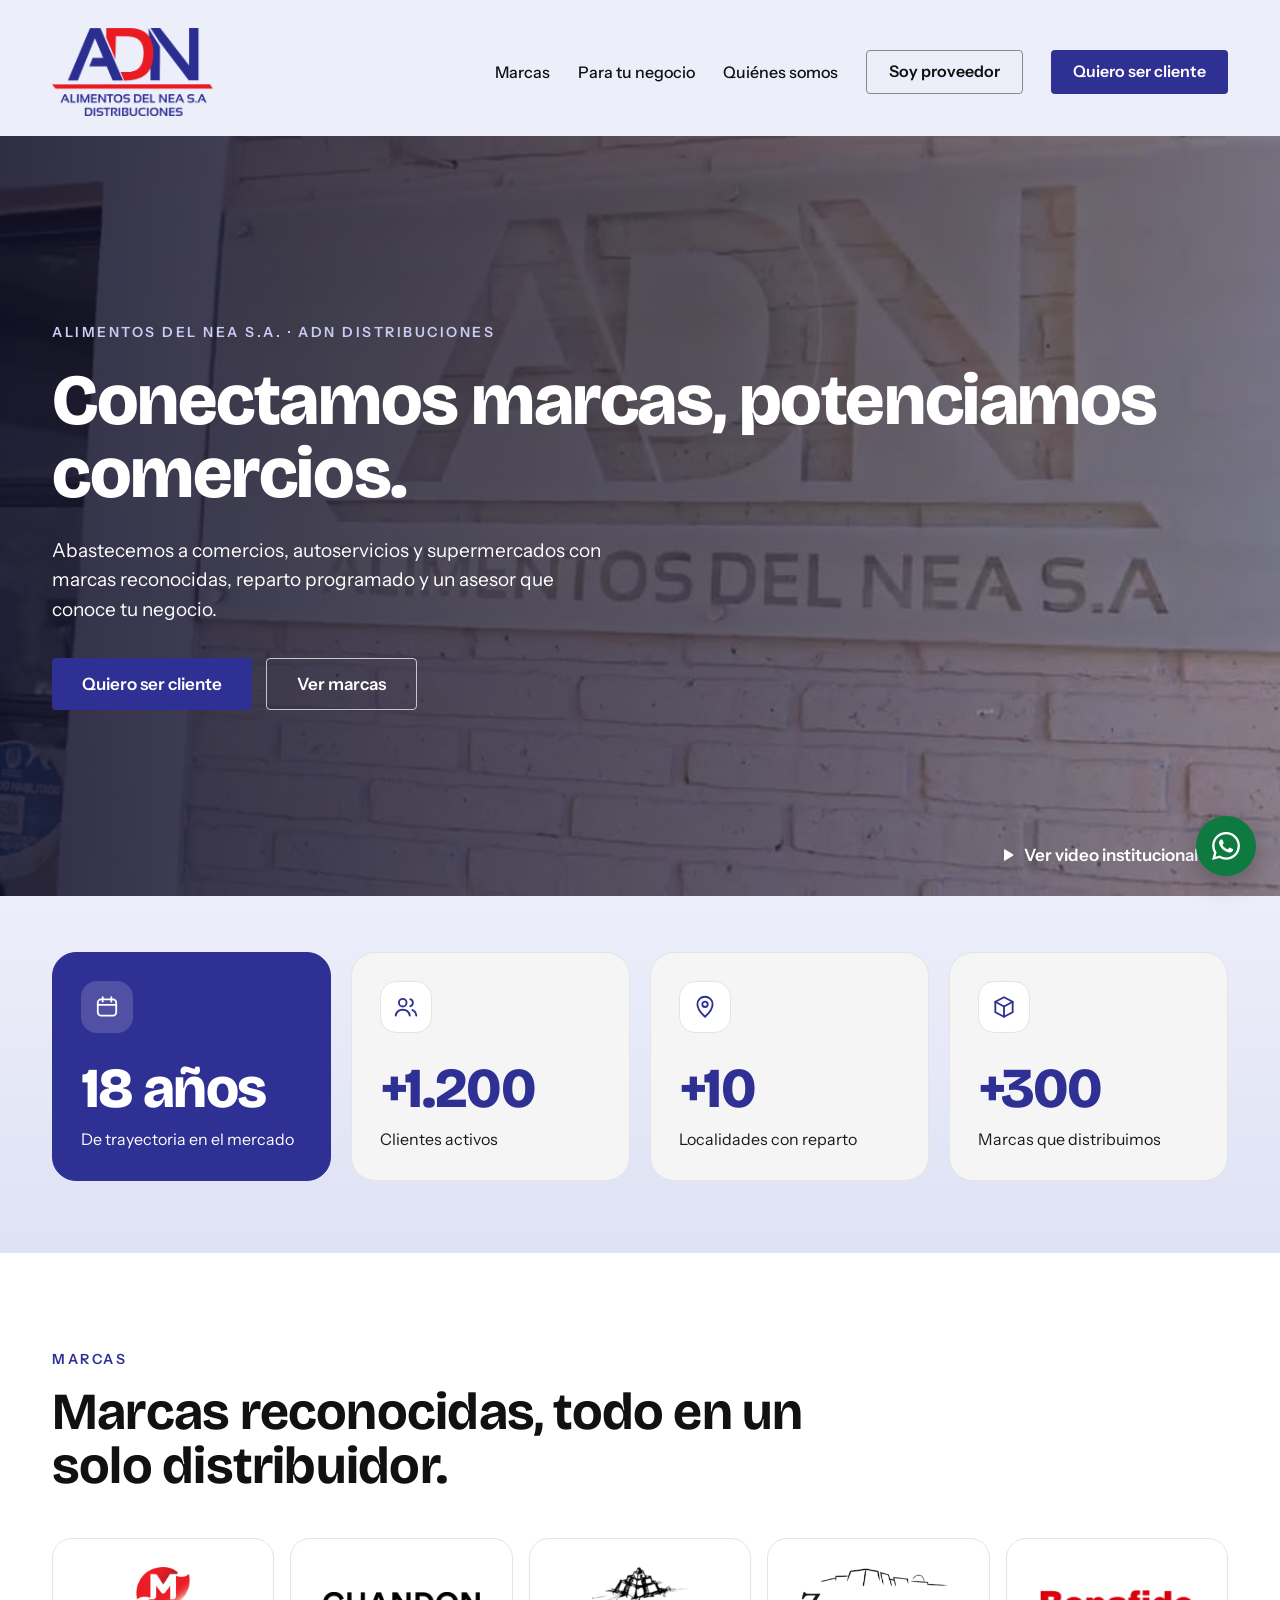
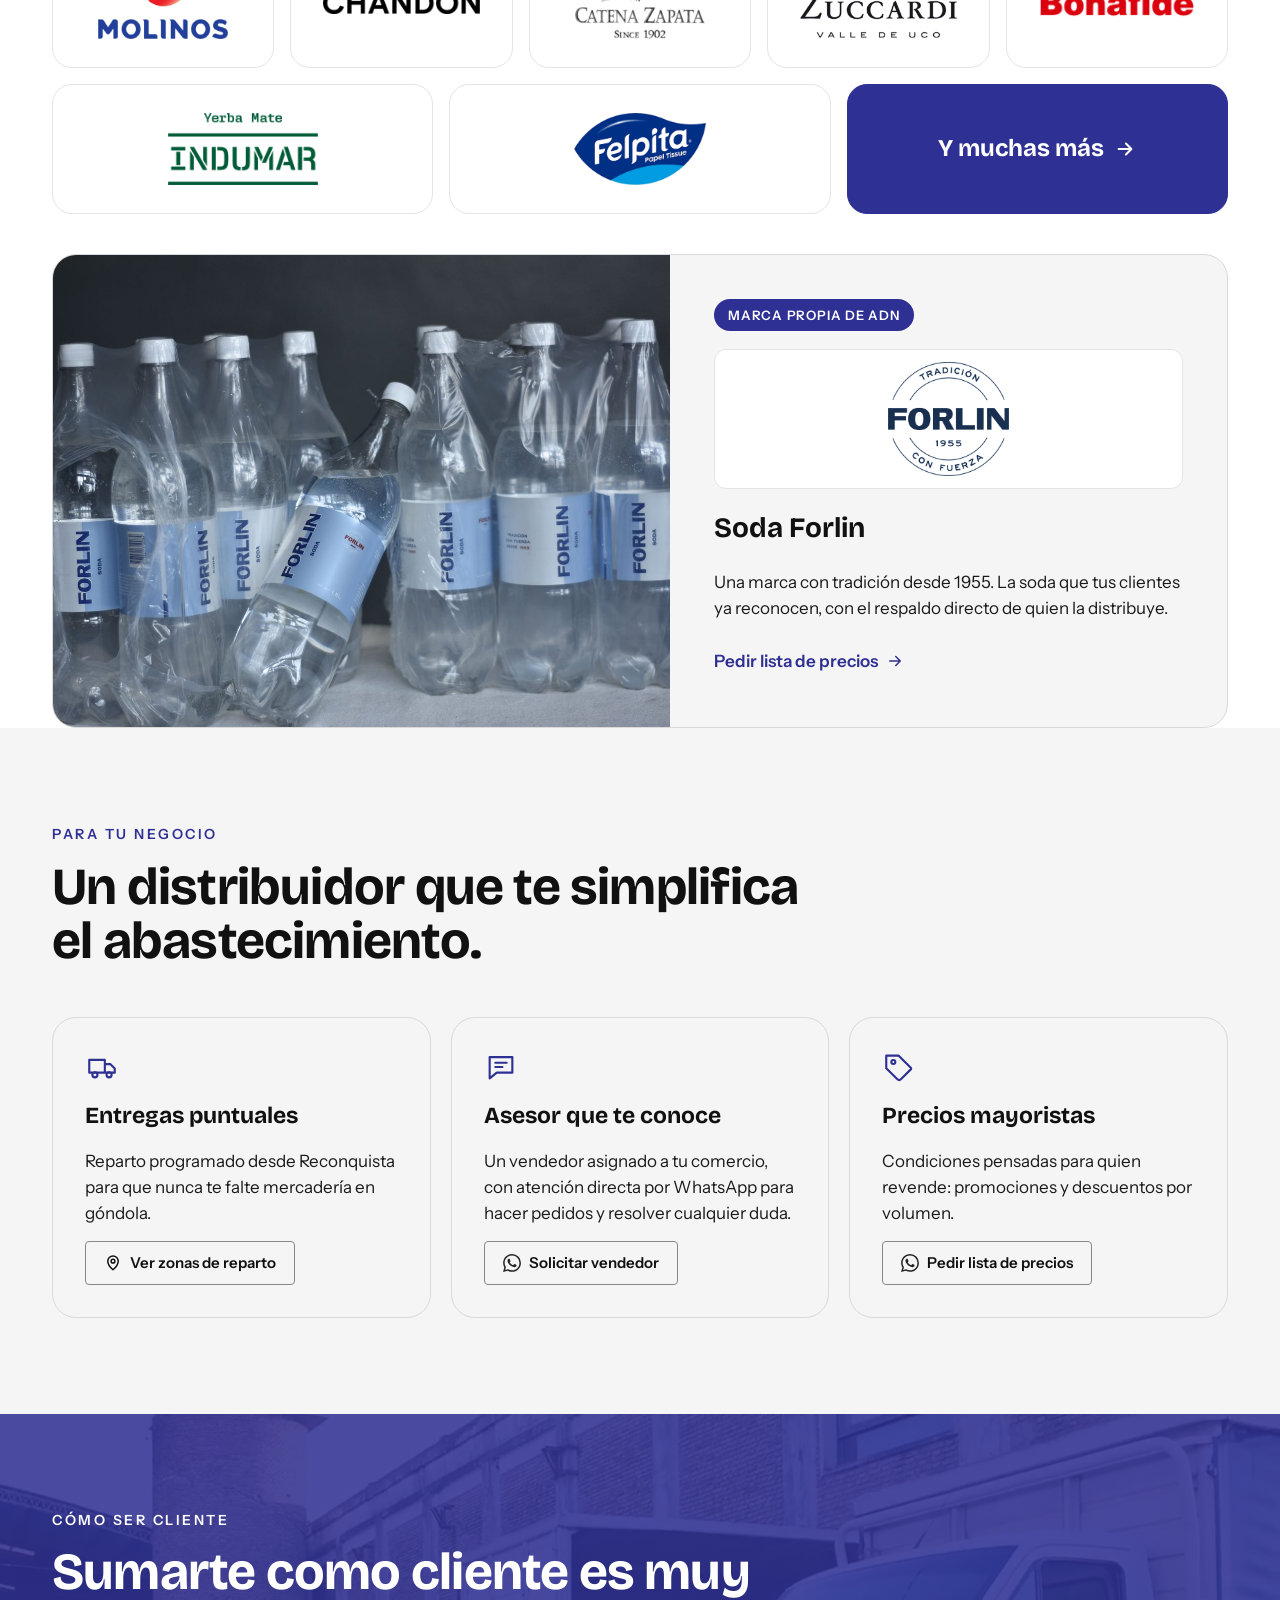
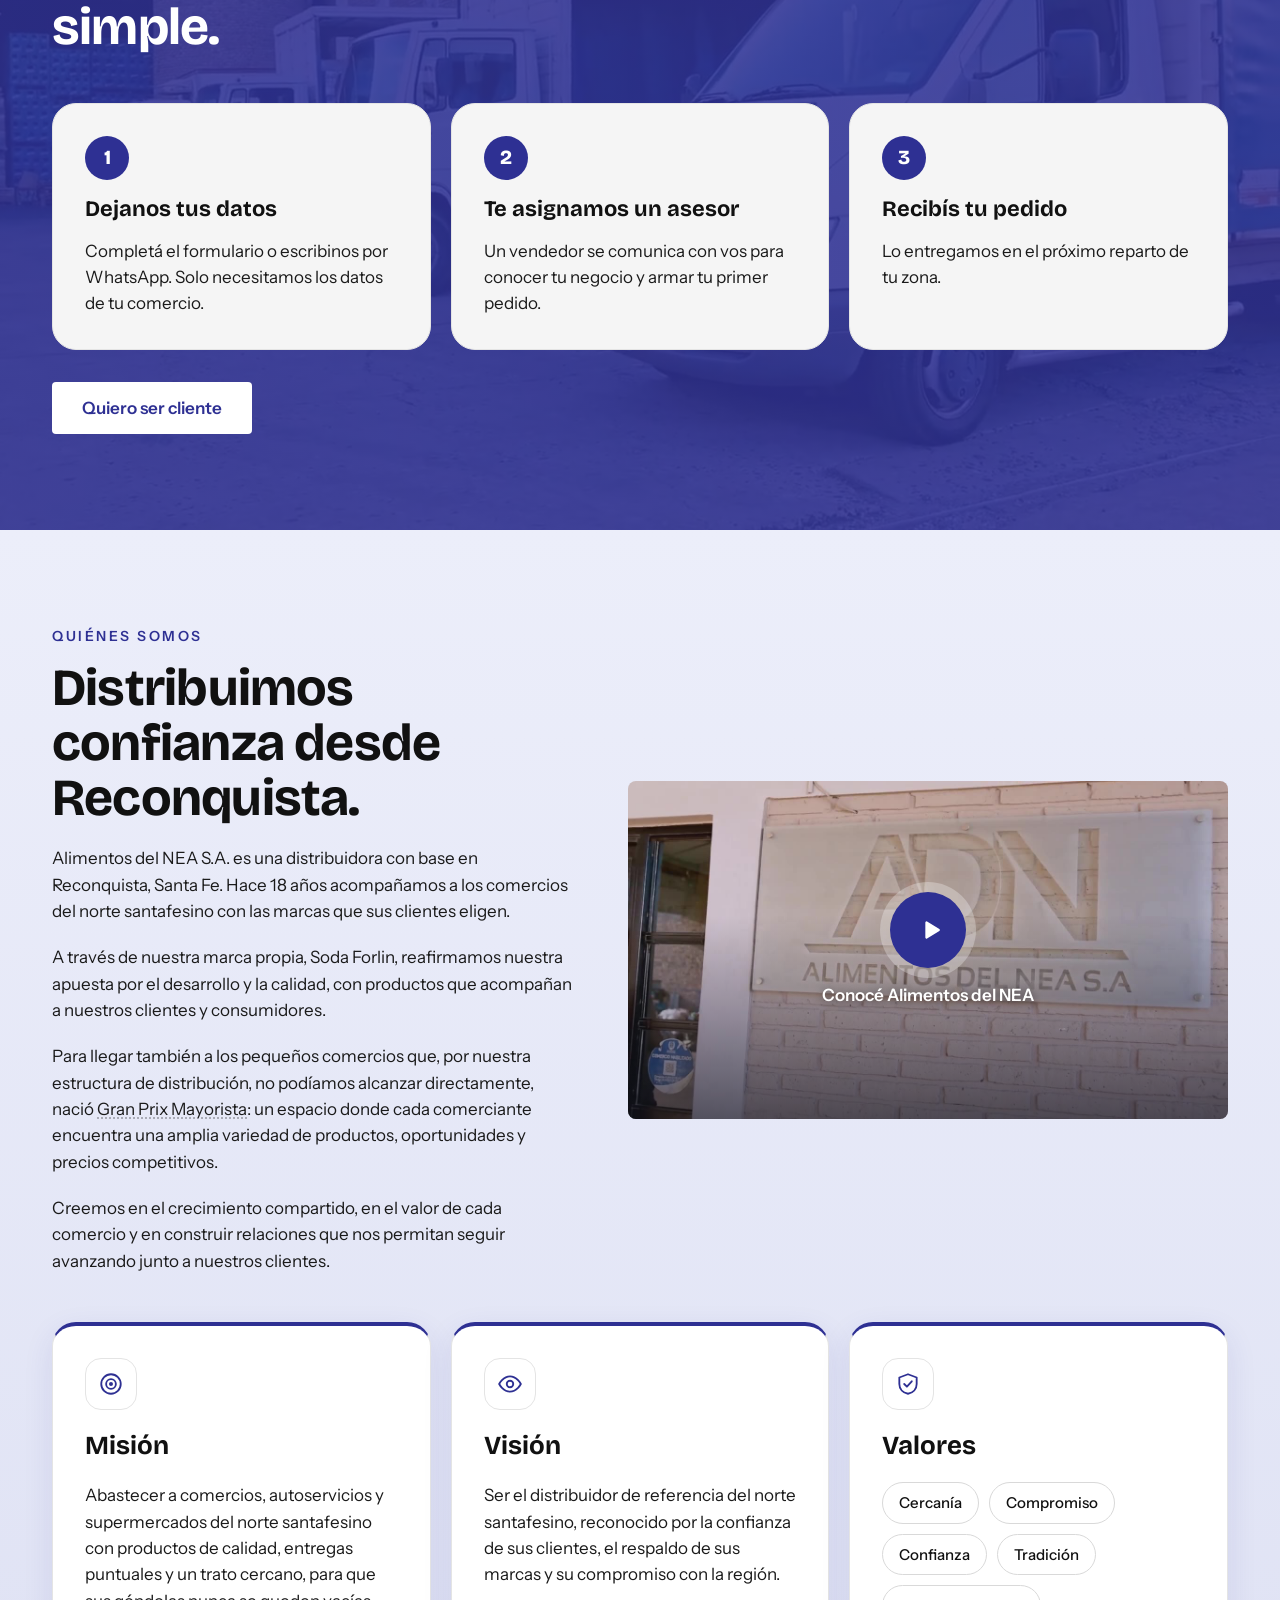
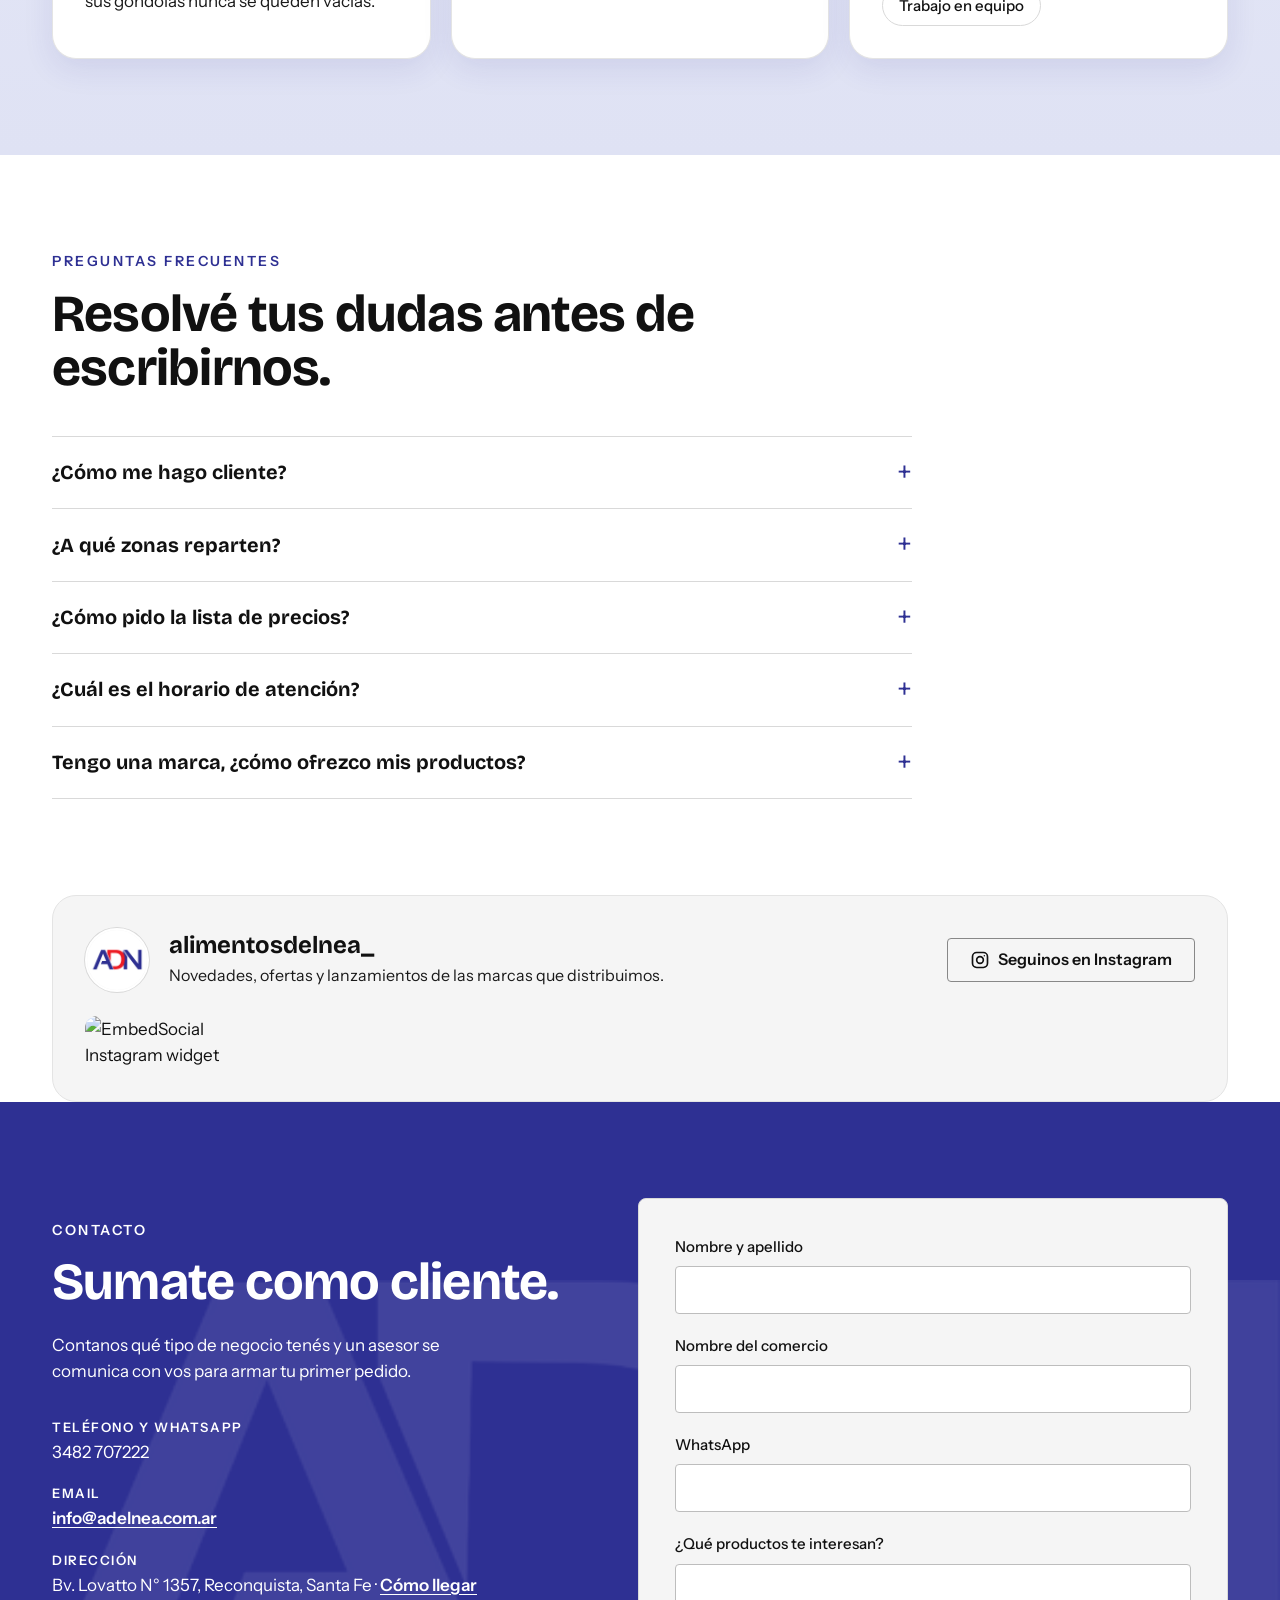
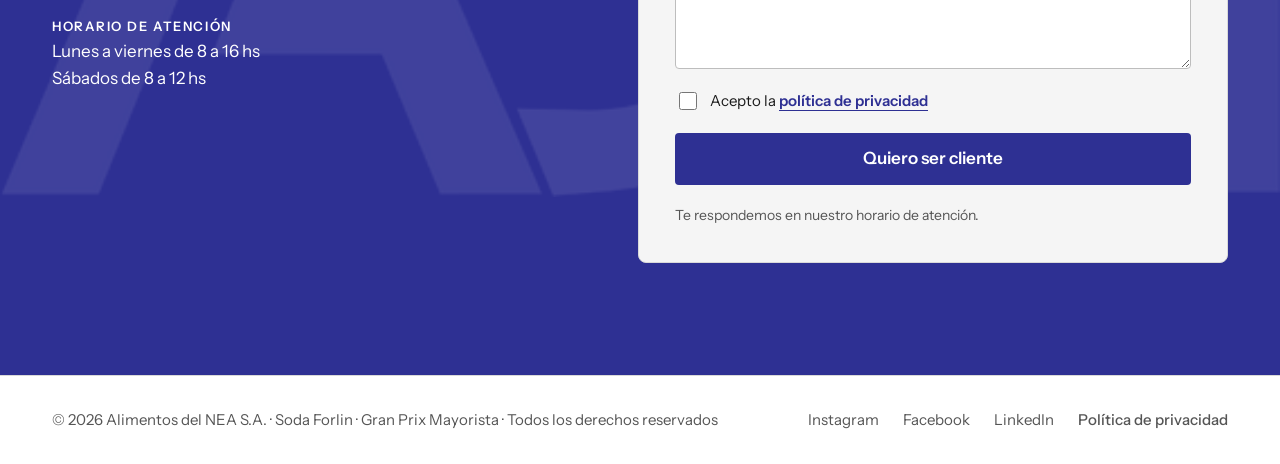
==== commit 50333eb9: "Hero: nueva frase principal en blanco Co-Authored-By: Claude Opus 5.5 <noreply@anthropic.com> Claude" ====
--- a/index.html
+++ b/index.html
@@ -107,7 +107,7 @@
         <section id="inicio" class="container hero">
             <div class="hero__text">
                 <p class="eyebrow">Alimentos del NEA S.A. · ADN Distribuciones</p>
-                <h1>Las marcas que tu góndola necesita, <span class="accent">en tu negocio.</span></h1>
+                <h1>Conectamos marcas, potenciamos comercios.</h1>
                 <p class="hero__lead">Abastecemos a comercios, autoservicios y supermercados con marcas reconocidas,
                     reparto programado y un asesor que conoce tu negocio.</p>
                 <div class="hero__actions">
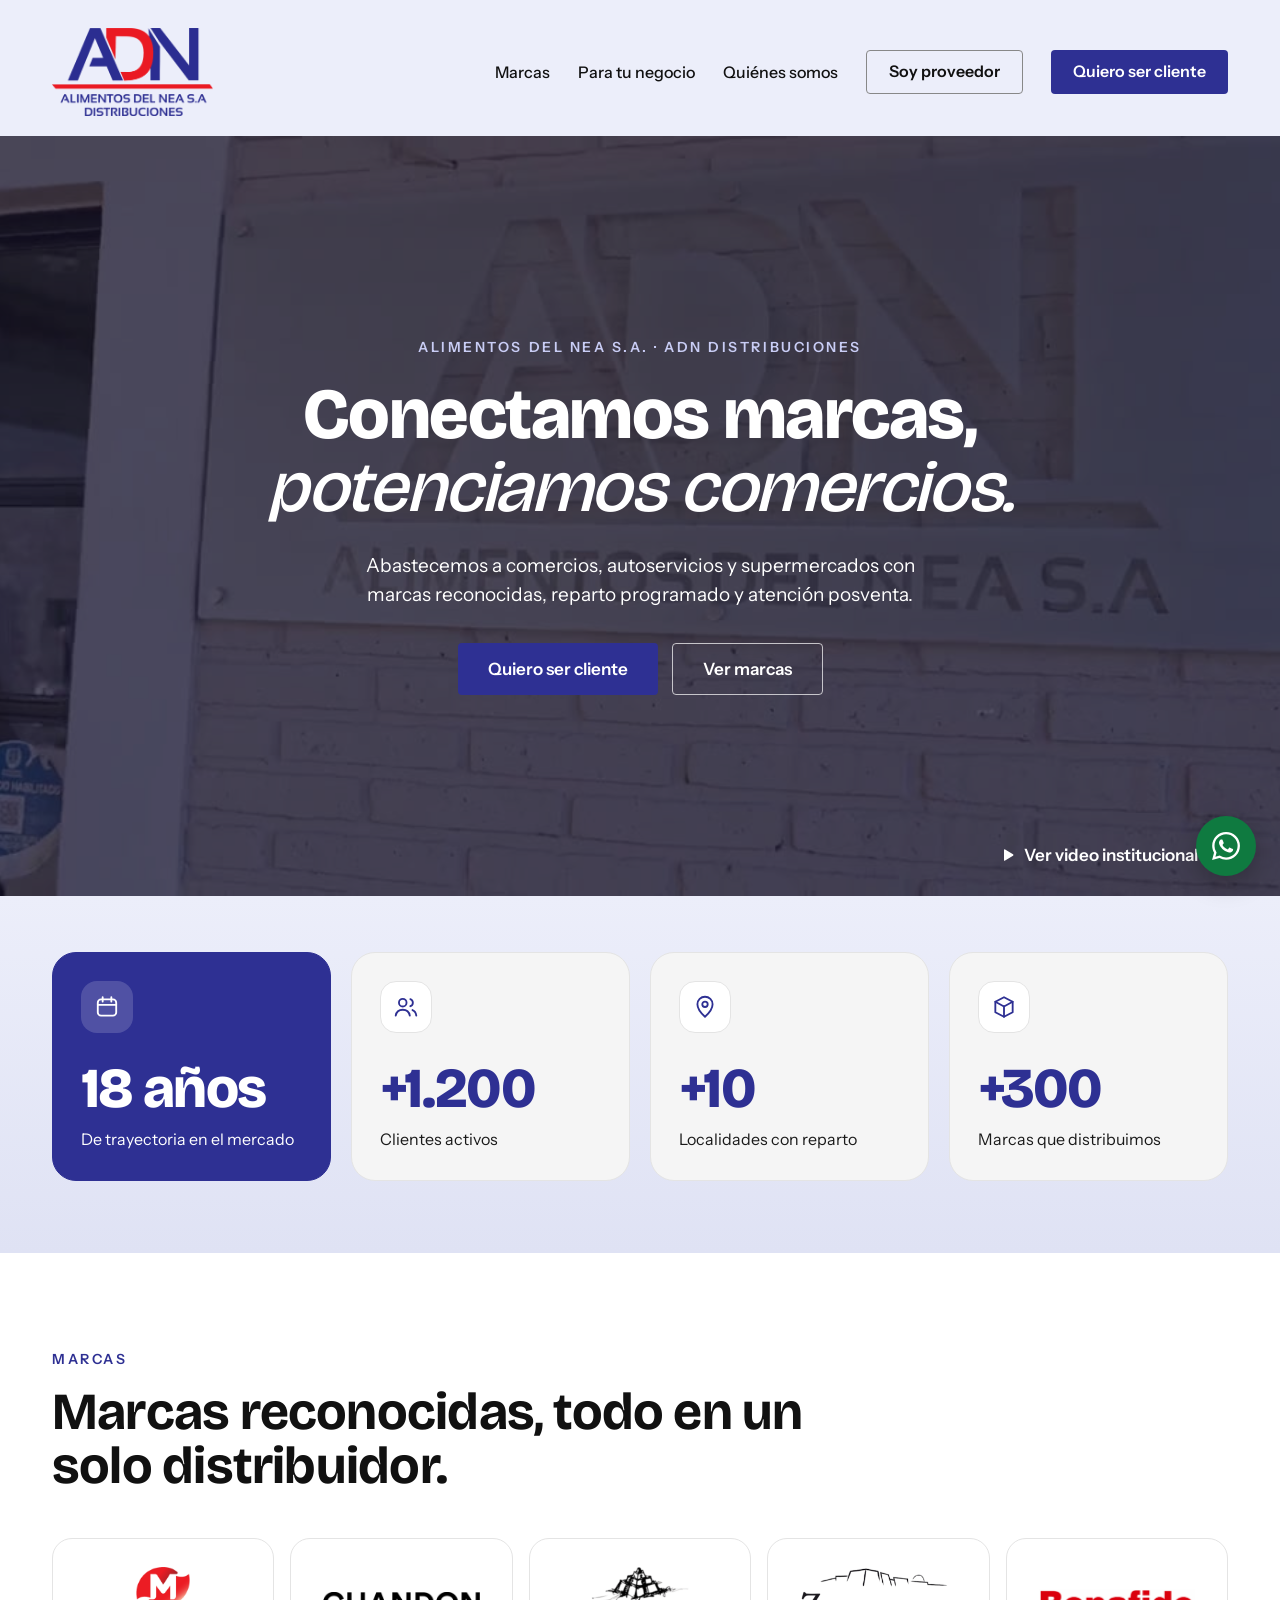
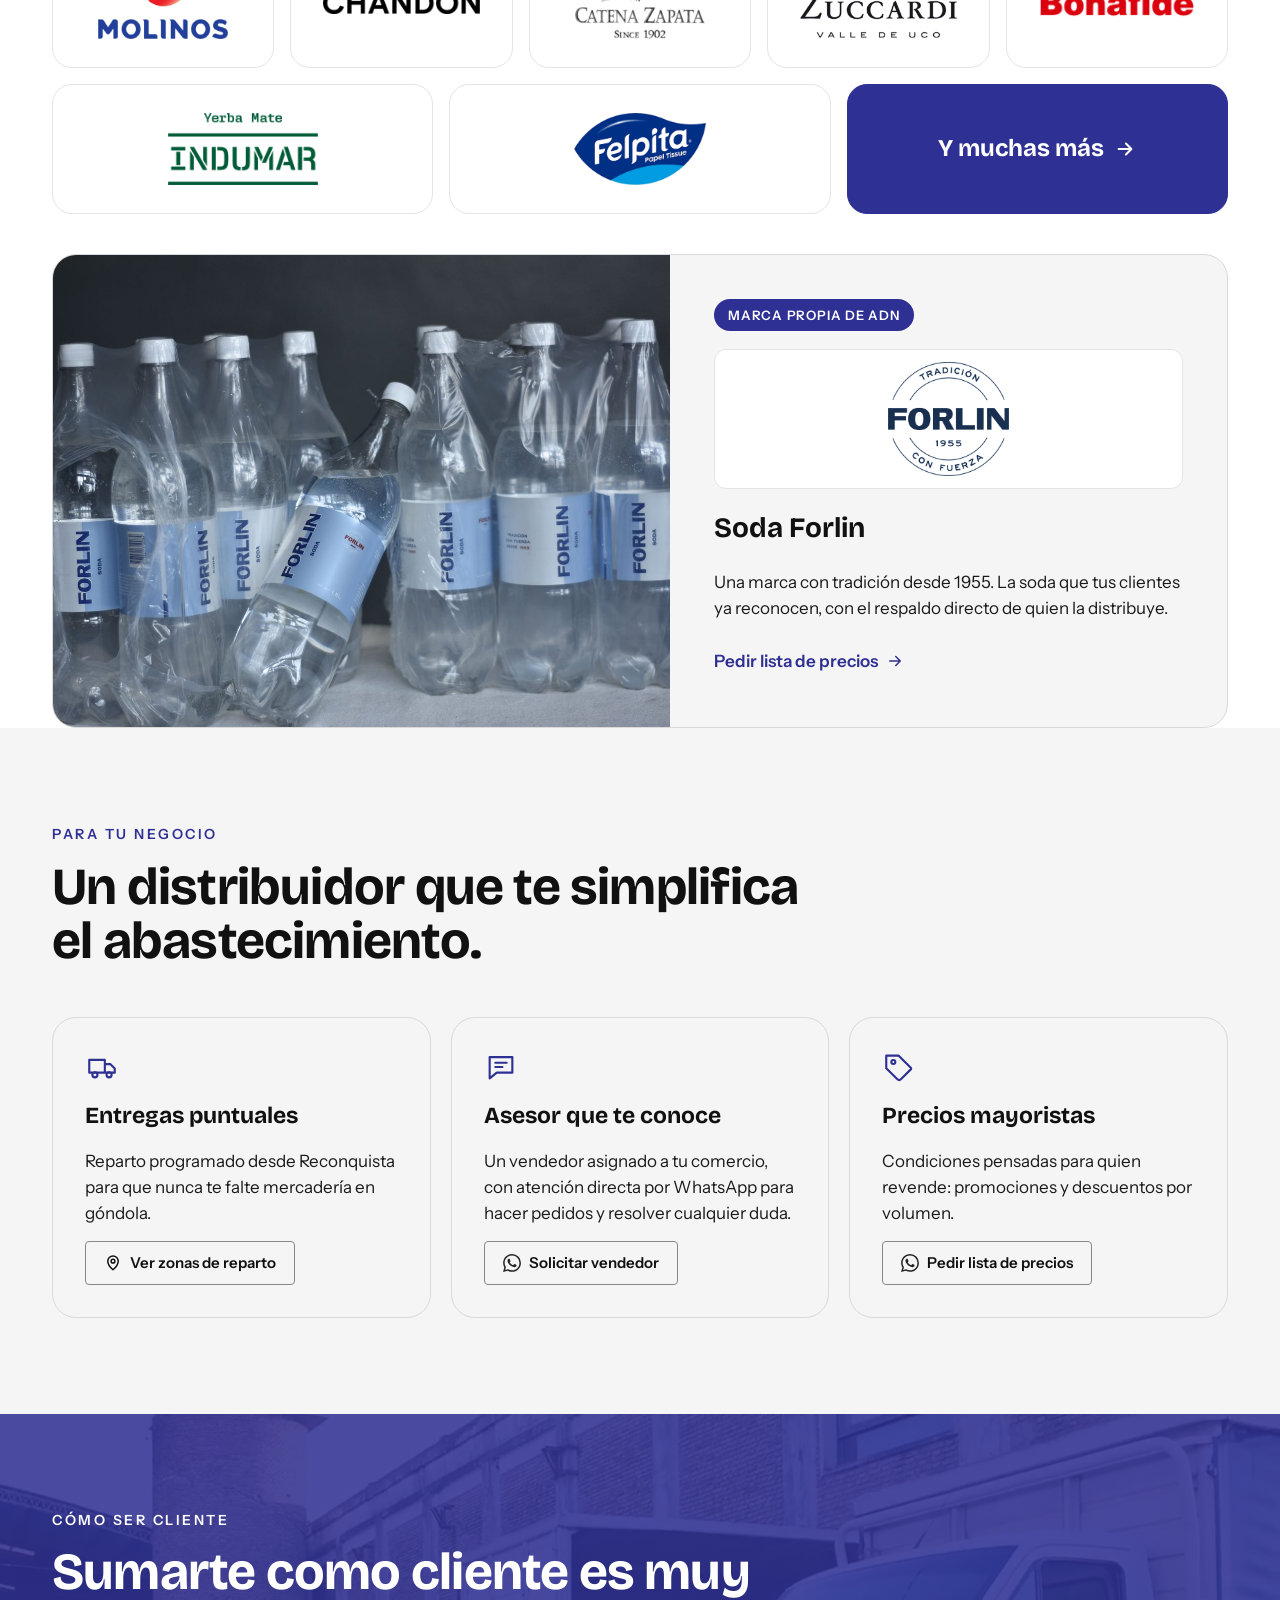
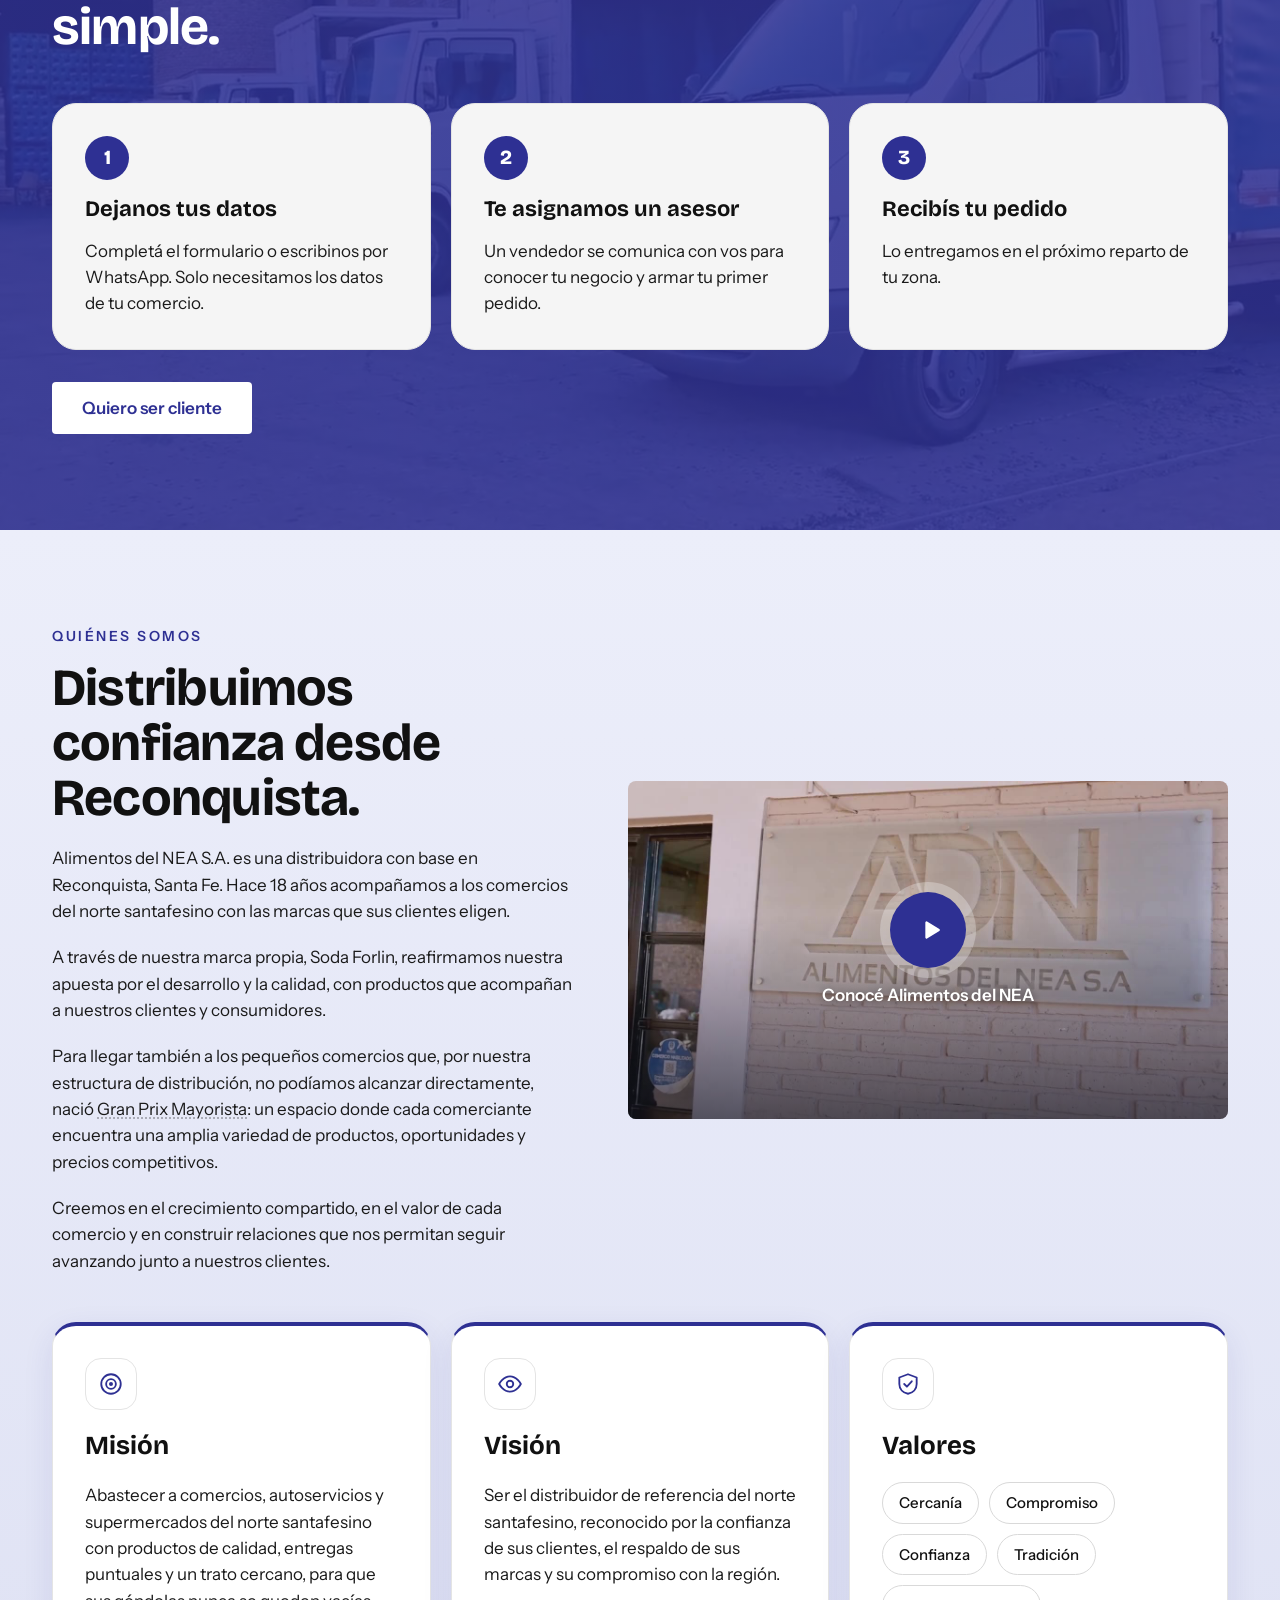
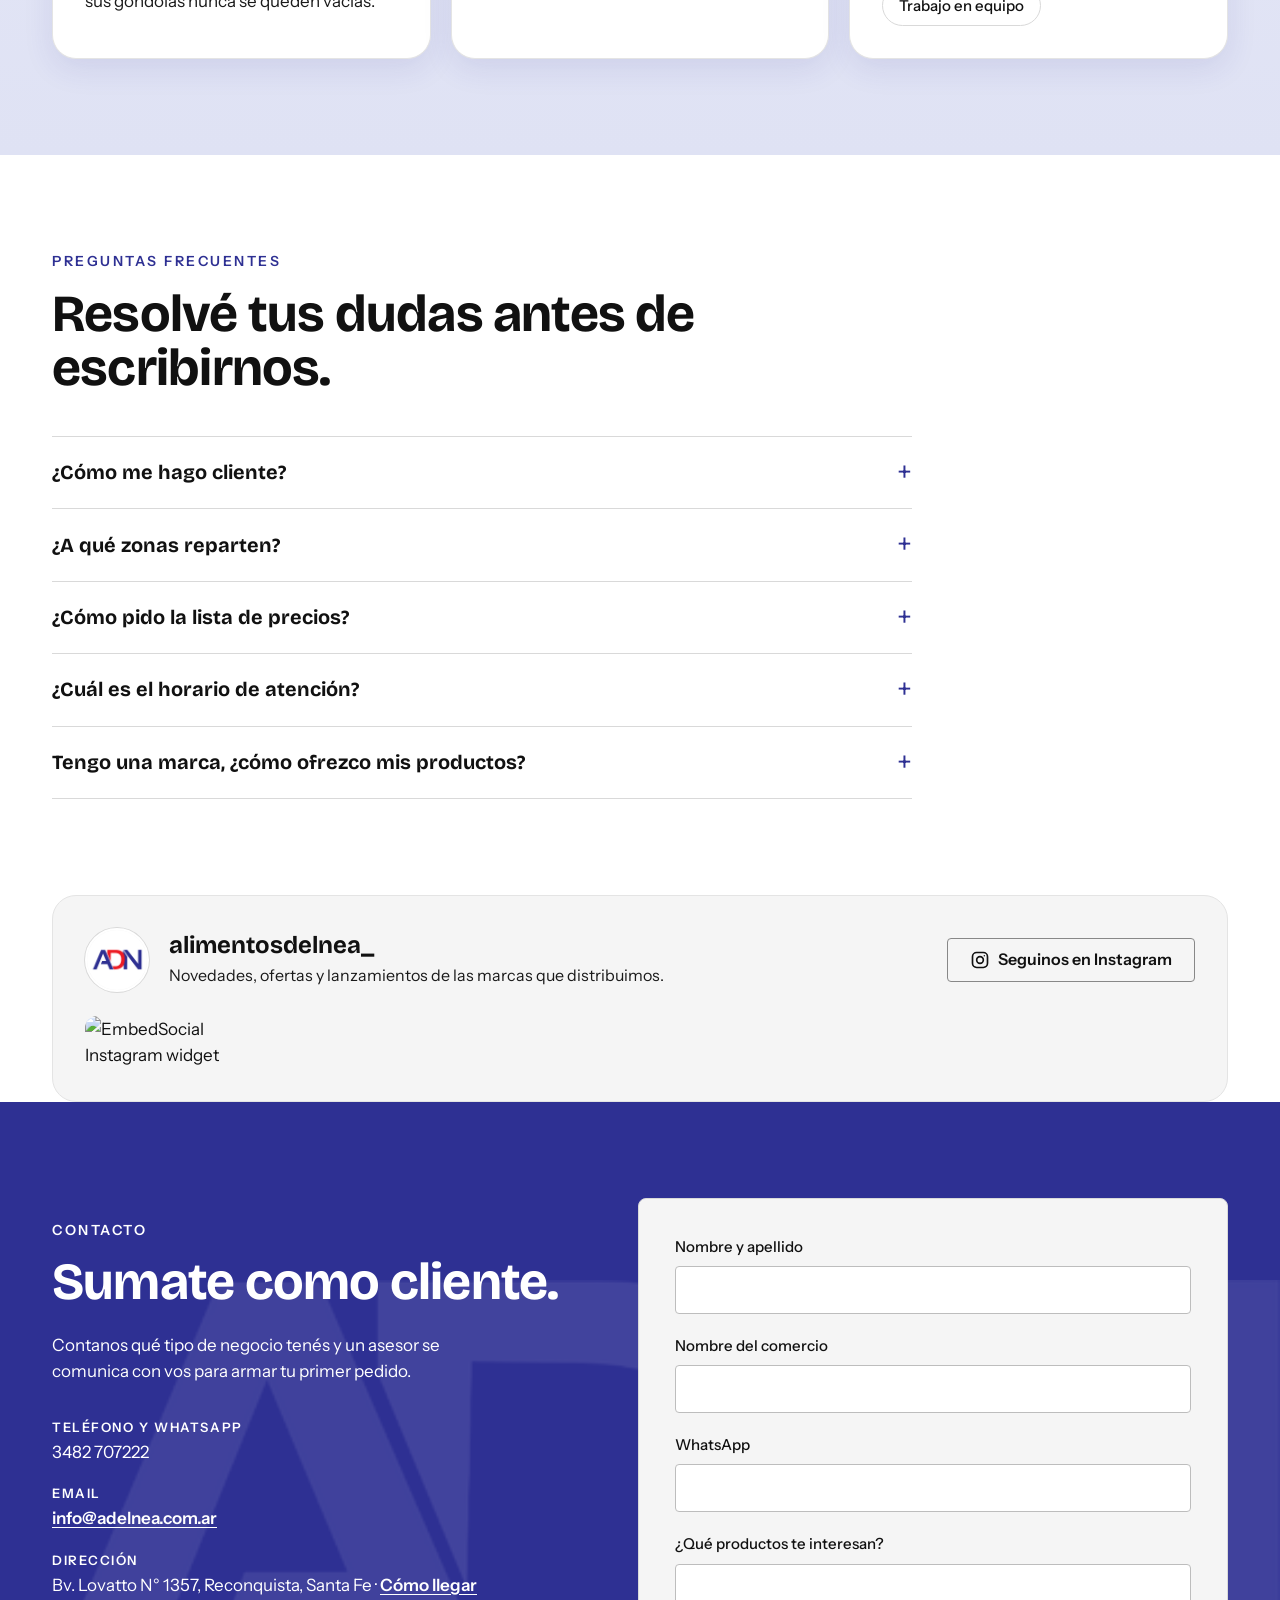
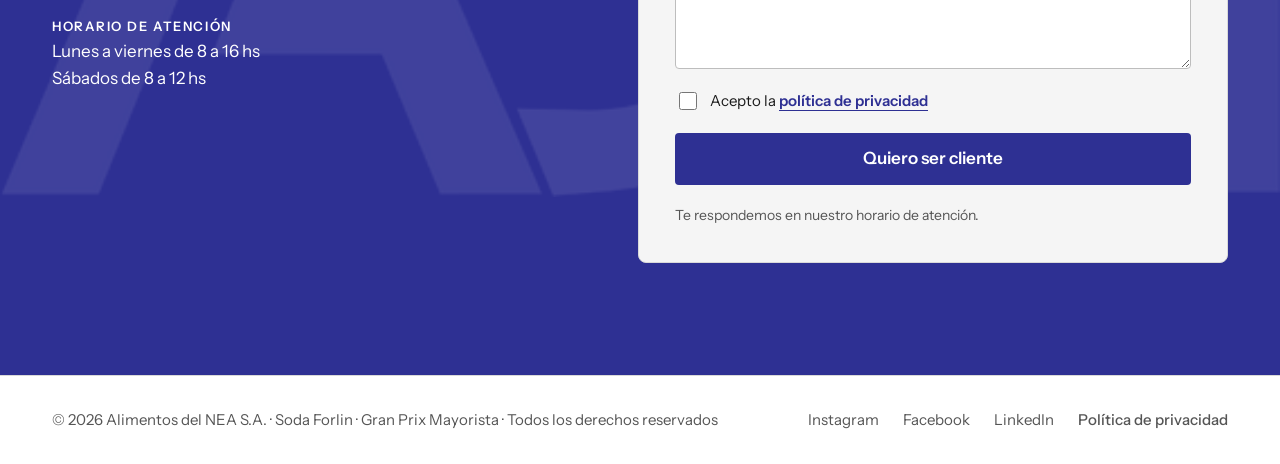
==== commit 3264edf9: "Hero centrado, cursiva en el título y texto con atención posventa Co-Authored-By: Claude Opus 5.5 <n" ====
--- a/index.html
+++ b/index.html
@@ -32,7 +32,7 @@
         href="https://fonts.googleapis.com/css2?family=Bricolage+Grotesque:opsz,wght@12..96,500;12..96,700;12..96,800&family=Instrument+Sans:wght@400;500;600&display=swap"
         rel="stylesheet">
     <link rel="stylesheet" href="https://unpkg.com/leaflet@1.9.4/dist/leaflet.css" crossorigin="">
-    <link rel="stylesheet" href="styles.css?v=18">
+    <link rel="stylesheet" href="styles.css?v=19">
     <script src="https://unpkg.com/leaflet@1.9.4/dist/leaflet.js" crossorigin="" defer></script>
     <script src="javascript.js?v=8" defer></script>
     <link rel="canonical" href="https://alimentosdelnea.com.ar/">
@@ -107,9 +107,9 @@
         <section id="inicio" class="container hero">
             <div class="hero__text">
                 <p class="eyebrow">Alimentos del NEA S.A. · ADN Distribuciones</p>
-                <h1>Conectamos marcas, potenciamos comercios.</h1>
+                <h1>Conectamos marcas, <span class="hero__soft">potenciamos comercios.</span></h1>
                 <p class="hero__lead">Abastecemos a comercios, autoservicios y supermercados con marcas reconocidas,
-                    reparto programado y un asesor que conoce tu negocio.</p>
+                    reparto programado y atención posventa.</p>
                 <div class="hero__actions">
                     <a class="btn btn--primary btn--lg" href="#contacto">Quiero ser cliente</a>
                     <a class="btn btn--ghost btn--lg" href="#marcas">Ver marcas</a>
--- a/styles.css
+++ b/styles.css
@@ -634,3 +634,11 @@
 @media (max-width: 900px) { .hero__video-link { right: auto; left: 20px; bottom: 24px; } }
 .stats-band { padding-top: 56px; }
 @media (max-width: 900px) { .stats-band { padding-top: 40px; } }
+
+/* Hero: texto centrado y segunda parte del título en cursiva */
+.hero { justify-content: center; text-align: center; }
+.hero__text { flex: 0 1 900px; margin-inline: auto; }
+.hero__lead { margin-inline: auto; }
+.hero__actions { justify-content: center; }
+.hero__side::after { background: rgba(13,15,40,.68); }
+.hero h1 .hero__soft { font-style: italic; font-weight: 500; }
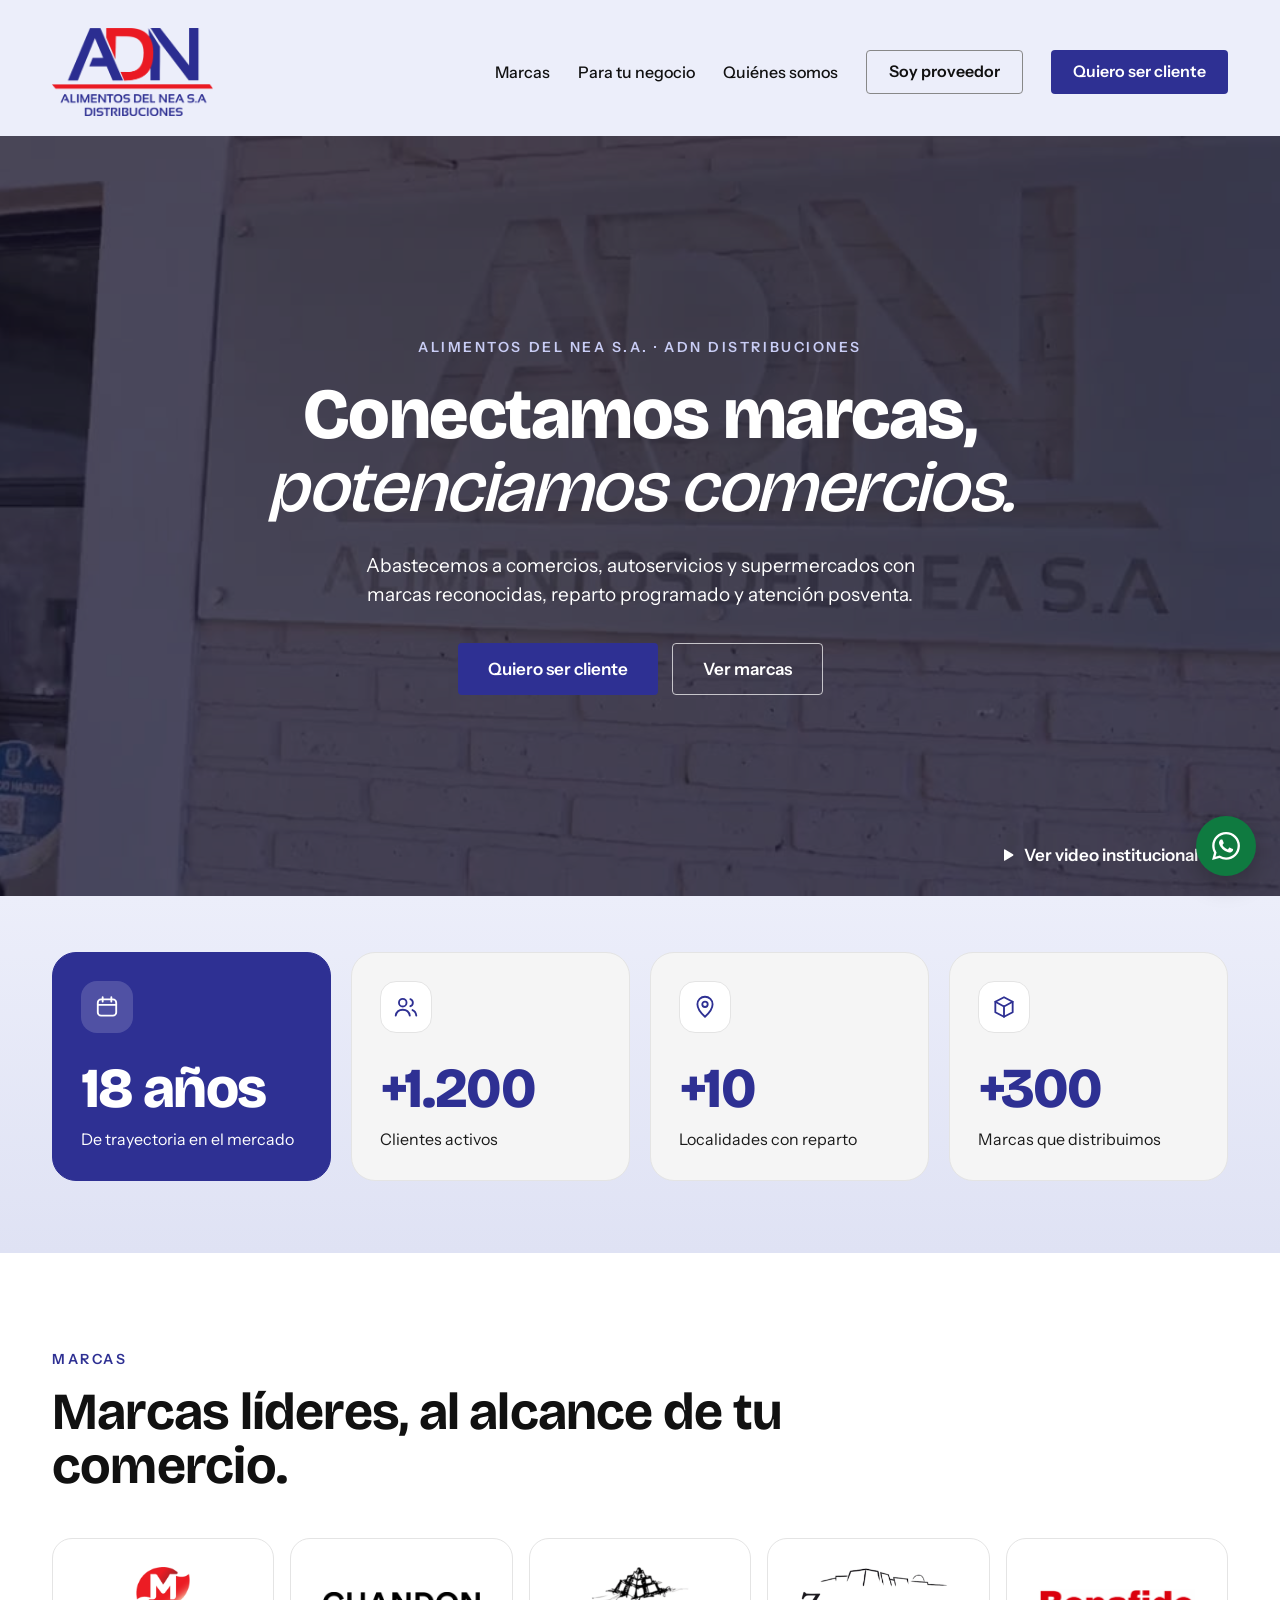
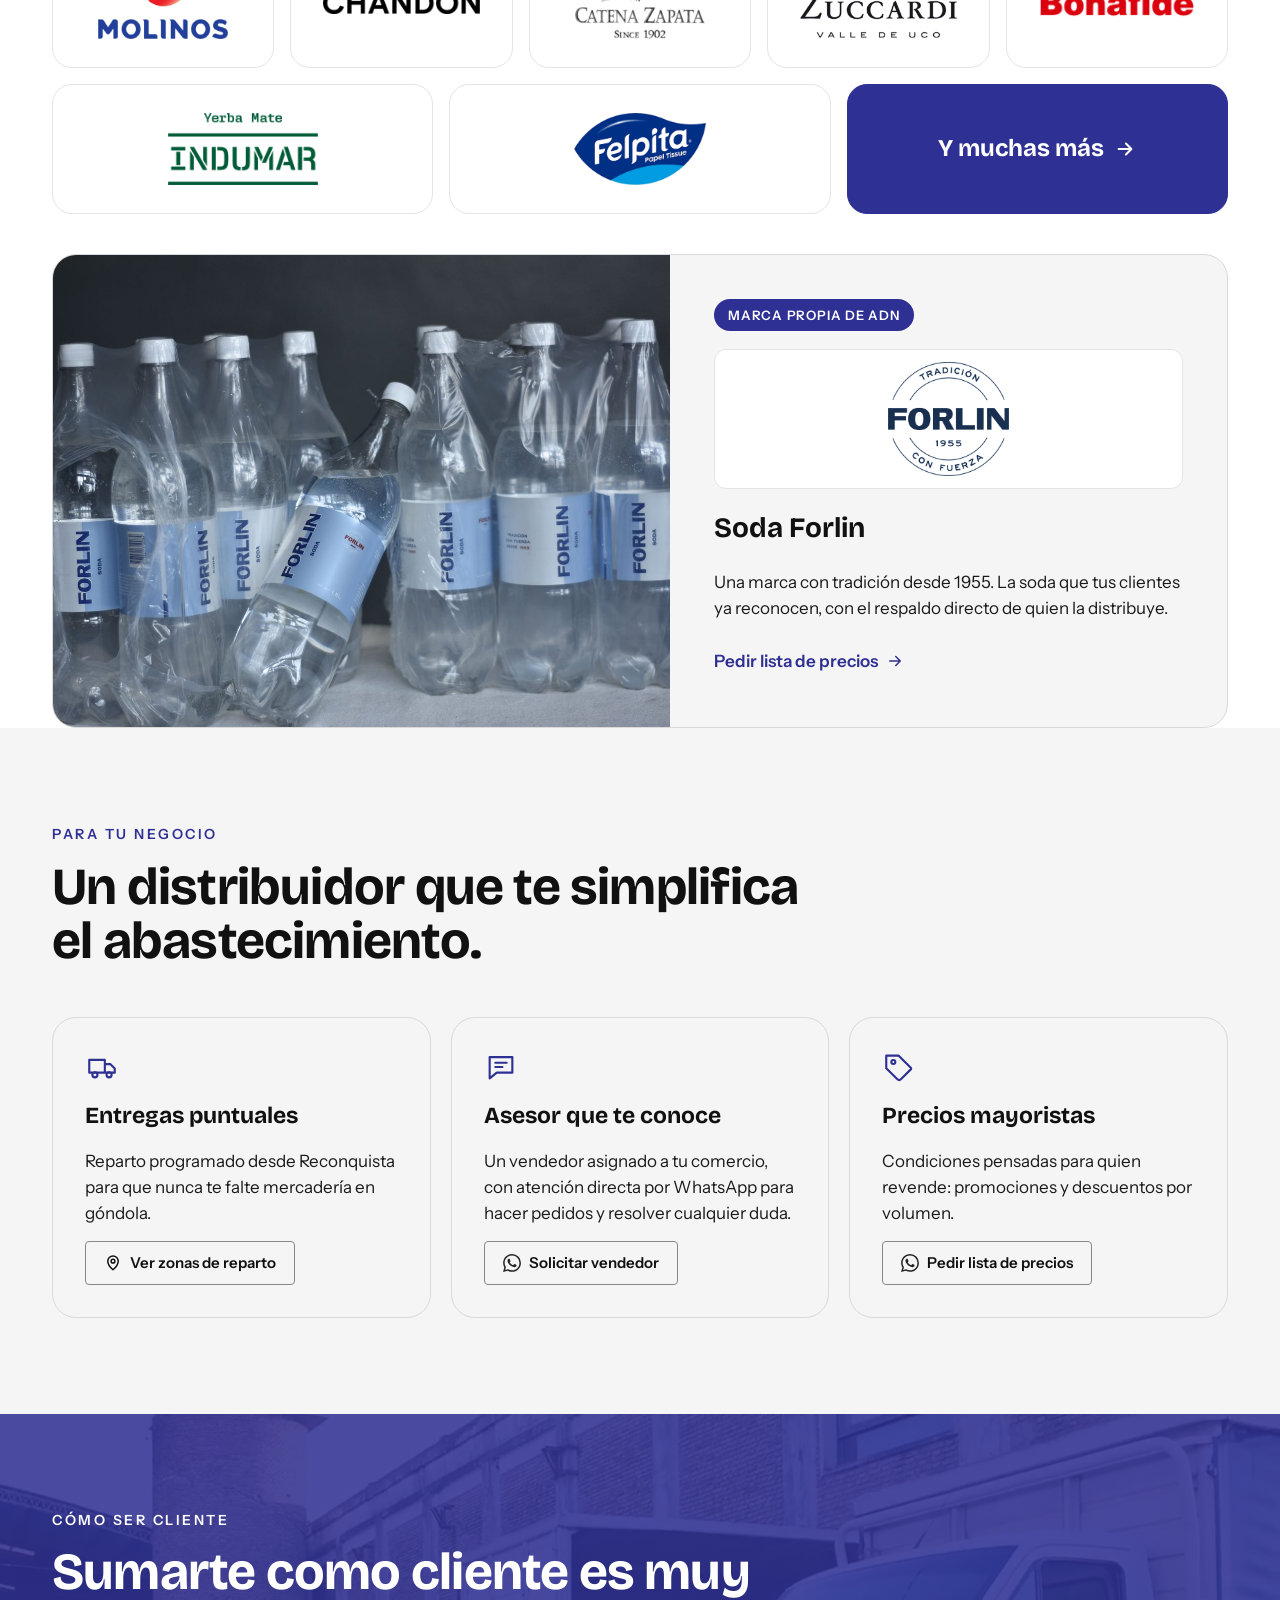
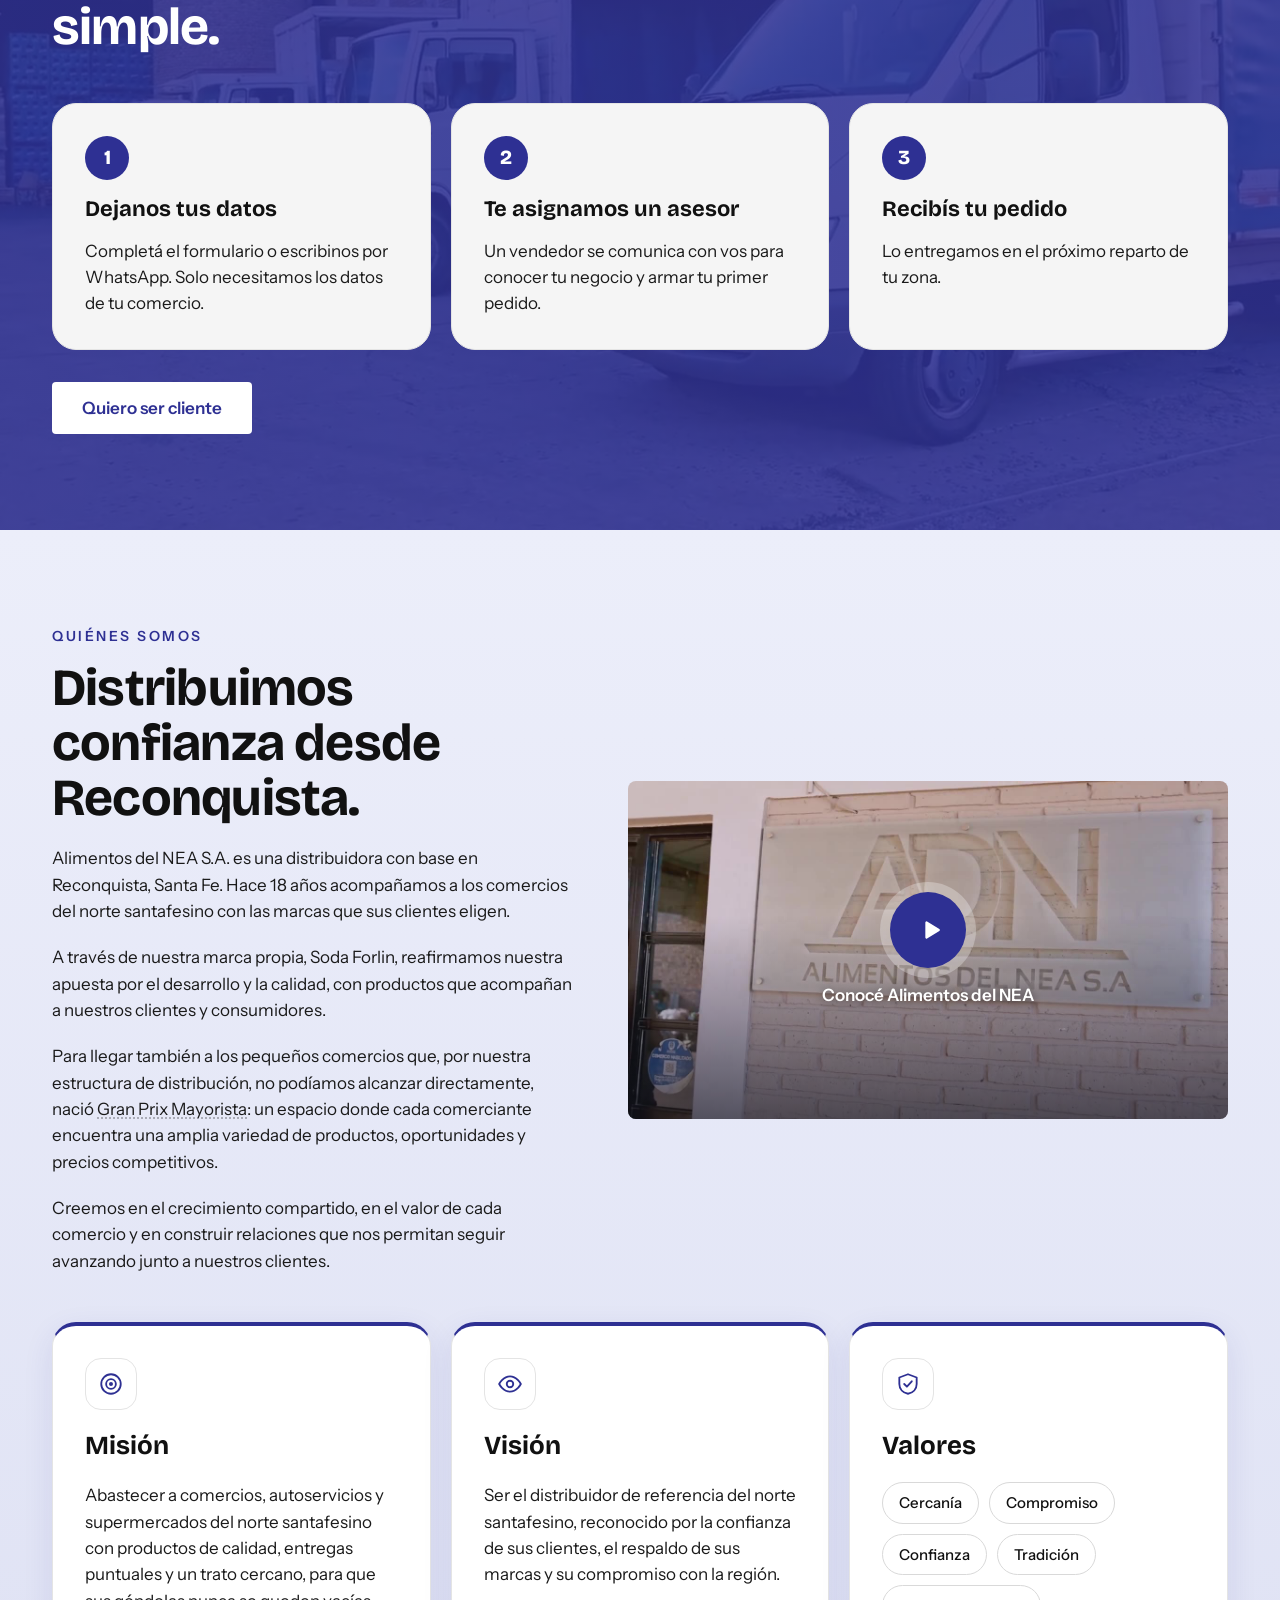
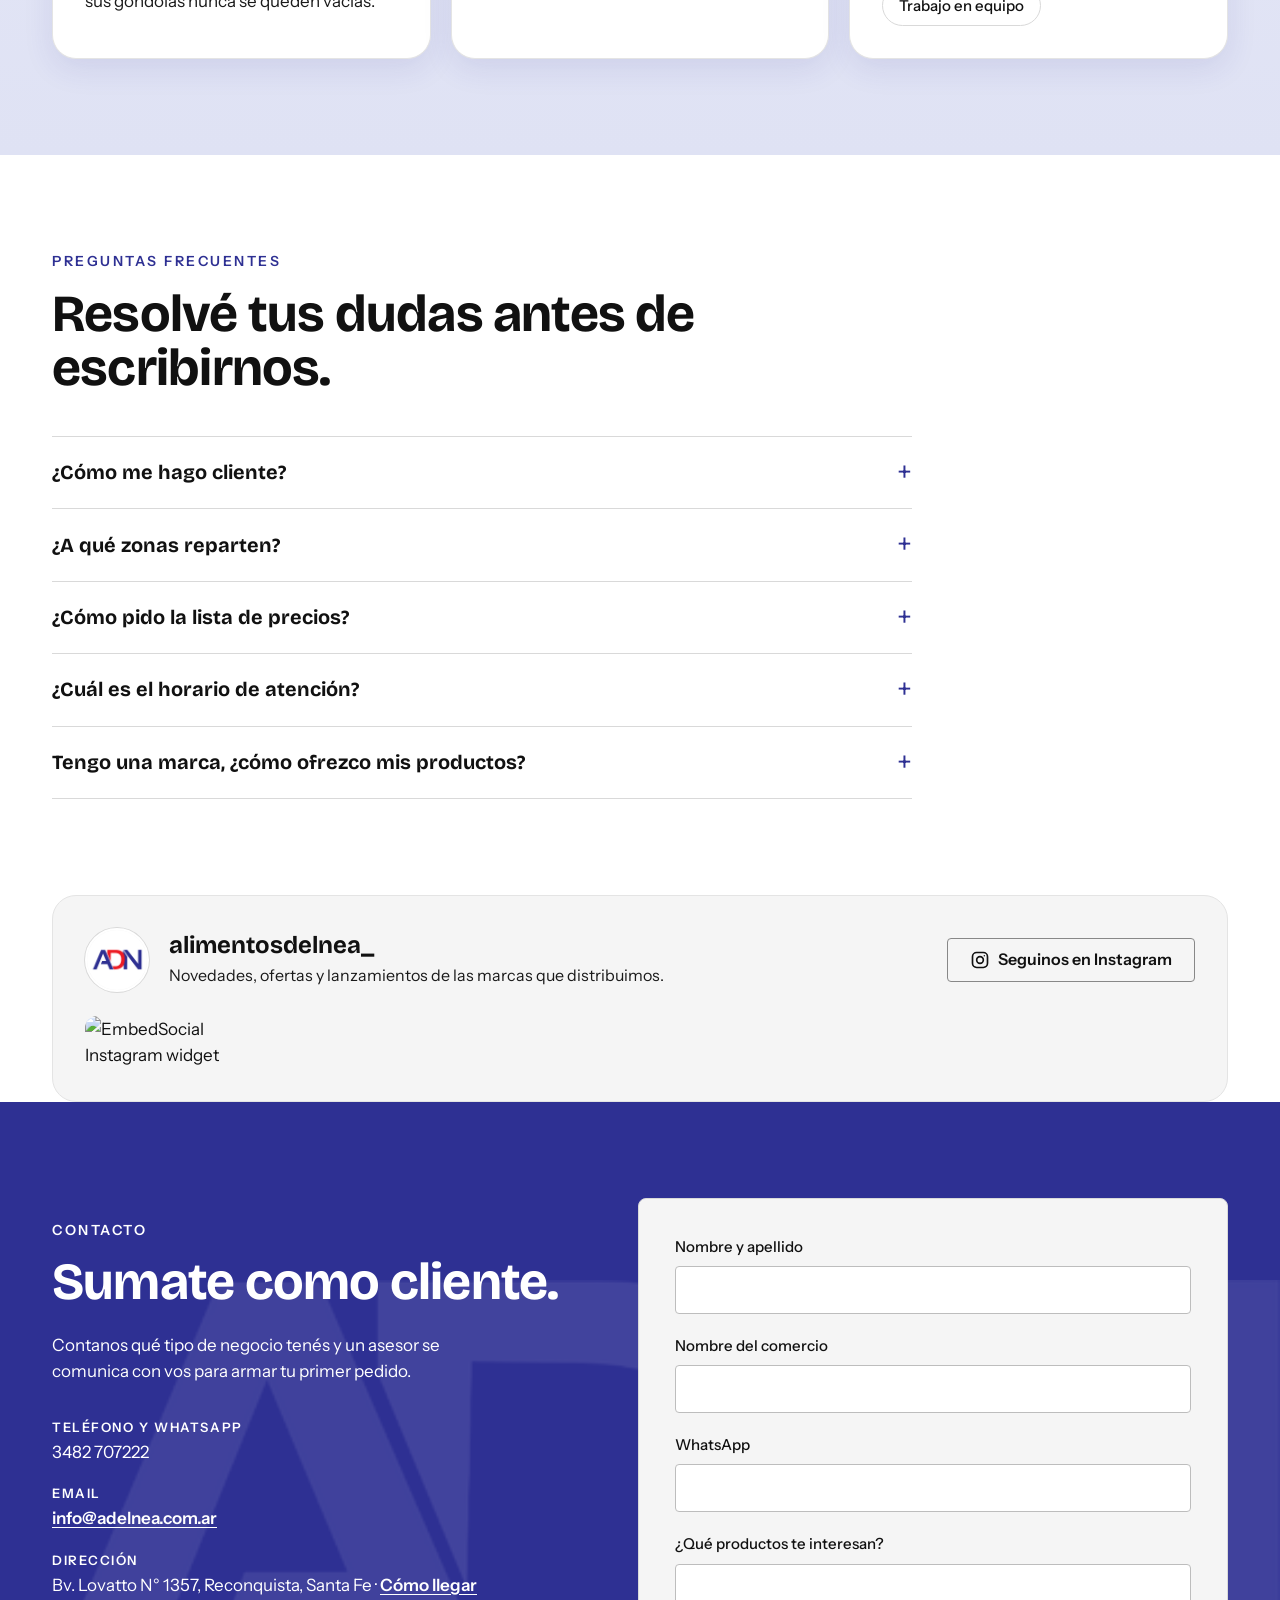
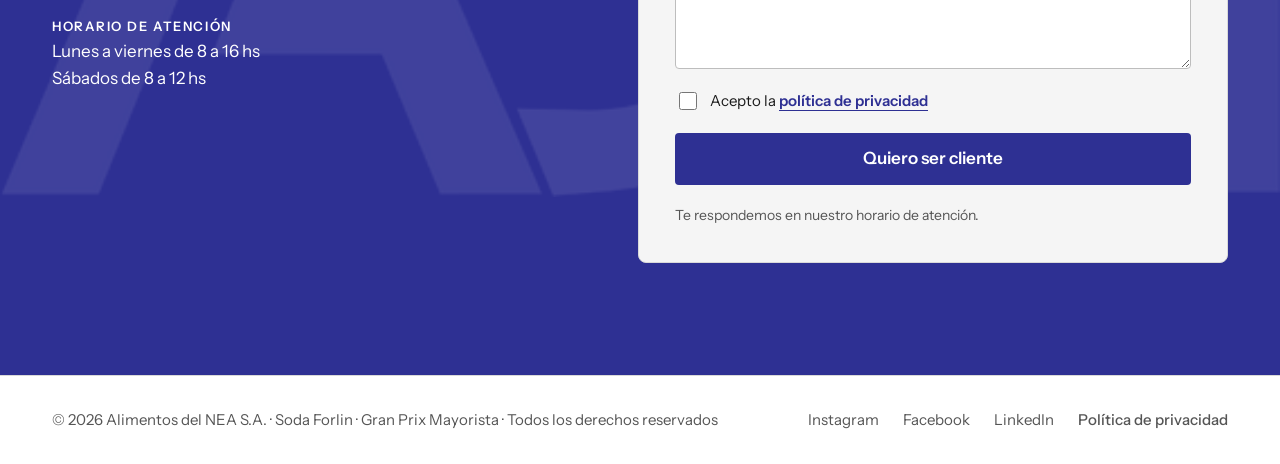
==== commit 70a289ad: "Marcas: nuevo título de sección Co-Authored-By: Claude Opus 5.5 <noreply@anthropic.com> Claude-Sessi" ====
--- a/index.html
+++ b/index.html
@@ -188,7 +188,7 @@
         <!-- Marcas -->
         <section id="marcas" class="container section">
             <p class="eyebrow">Marcas</p>
-            <h2 class="h2">Marcas reconocidas, todo en un solo distribuidor.</h2>
+            <h2 class="h2">Marcas líderes, al alcance de tu comercio.</h2>
             <ul class="logo-grid">
                 <li class="logo-grid__item"><img src="img/molinos.png" alt="Molinos"></li>
                 <li class="logo-grid__item"><img src="img/chandon.png" alt="Chandon"></li>
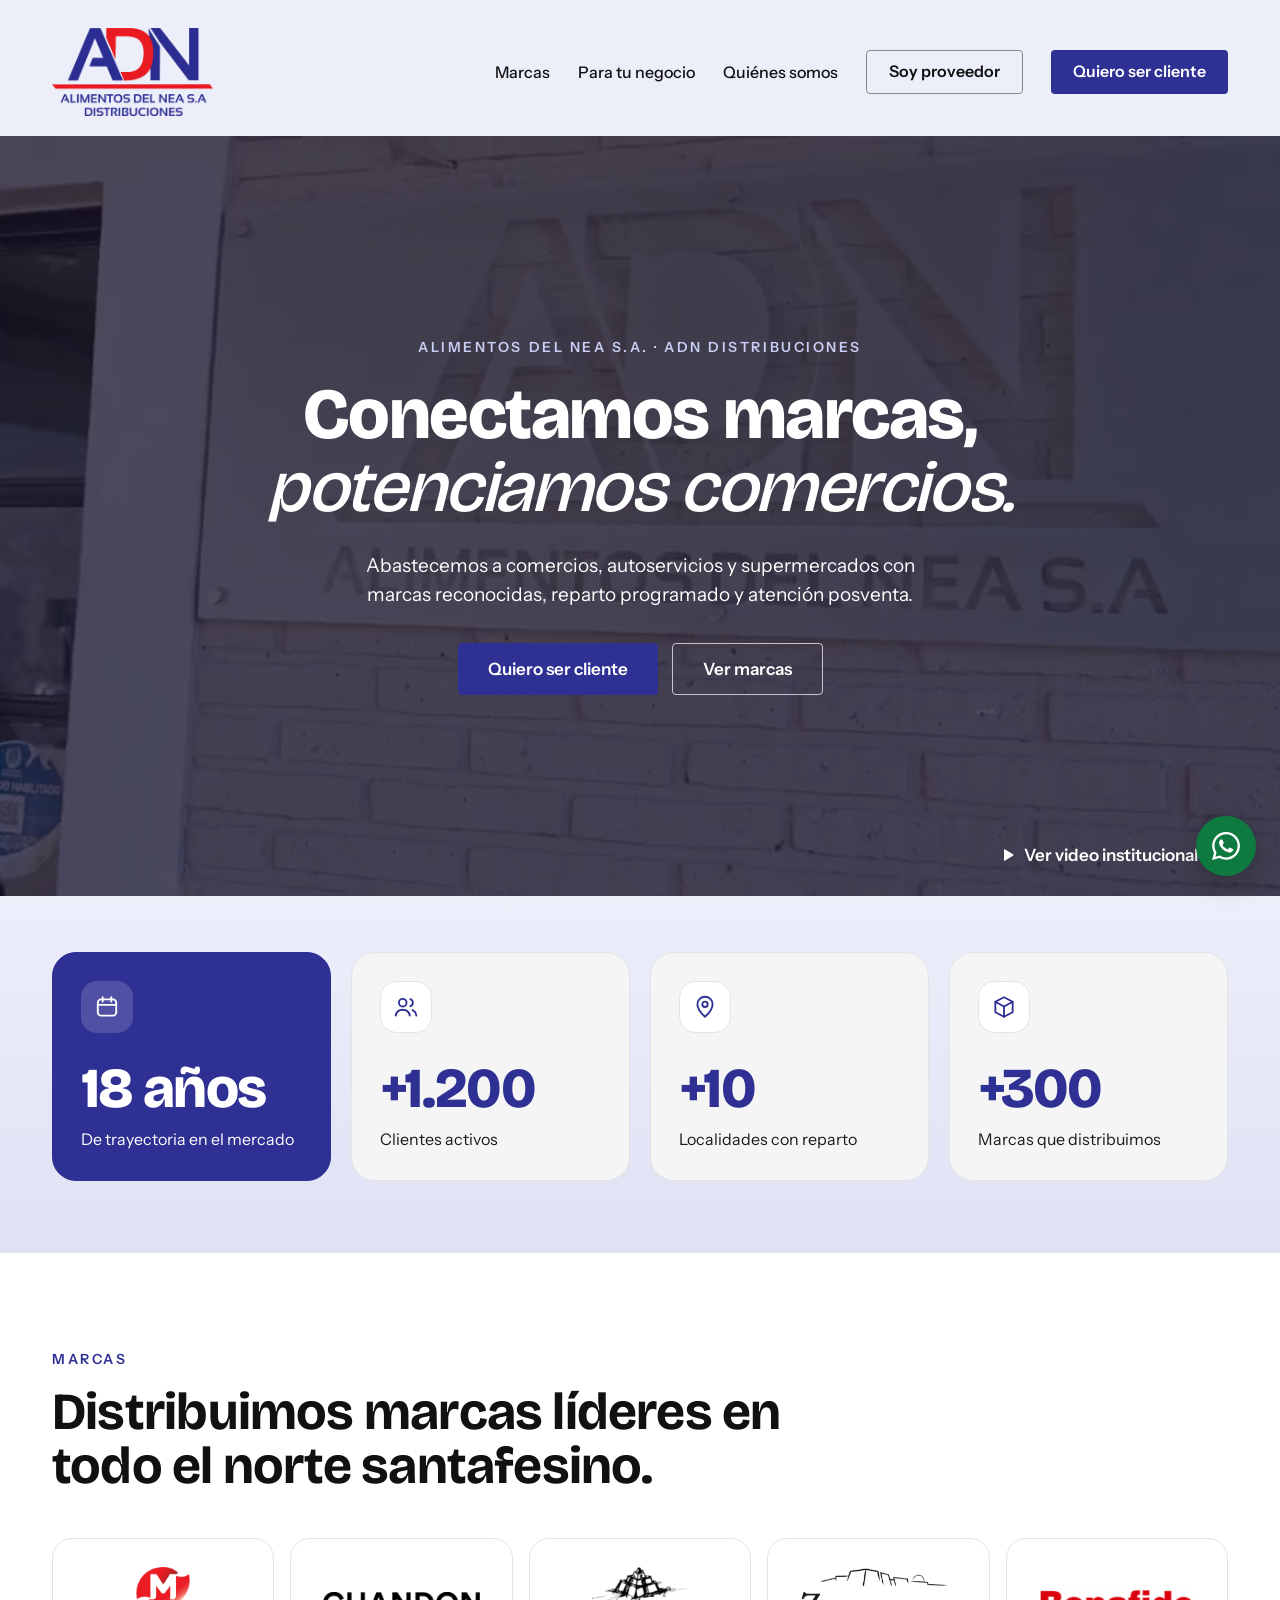
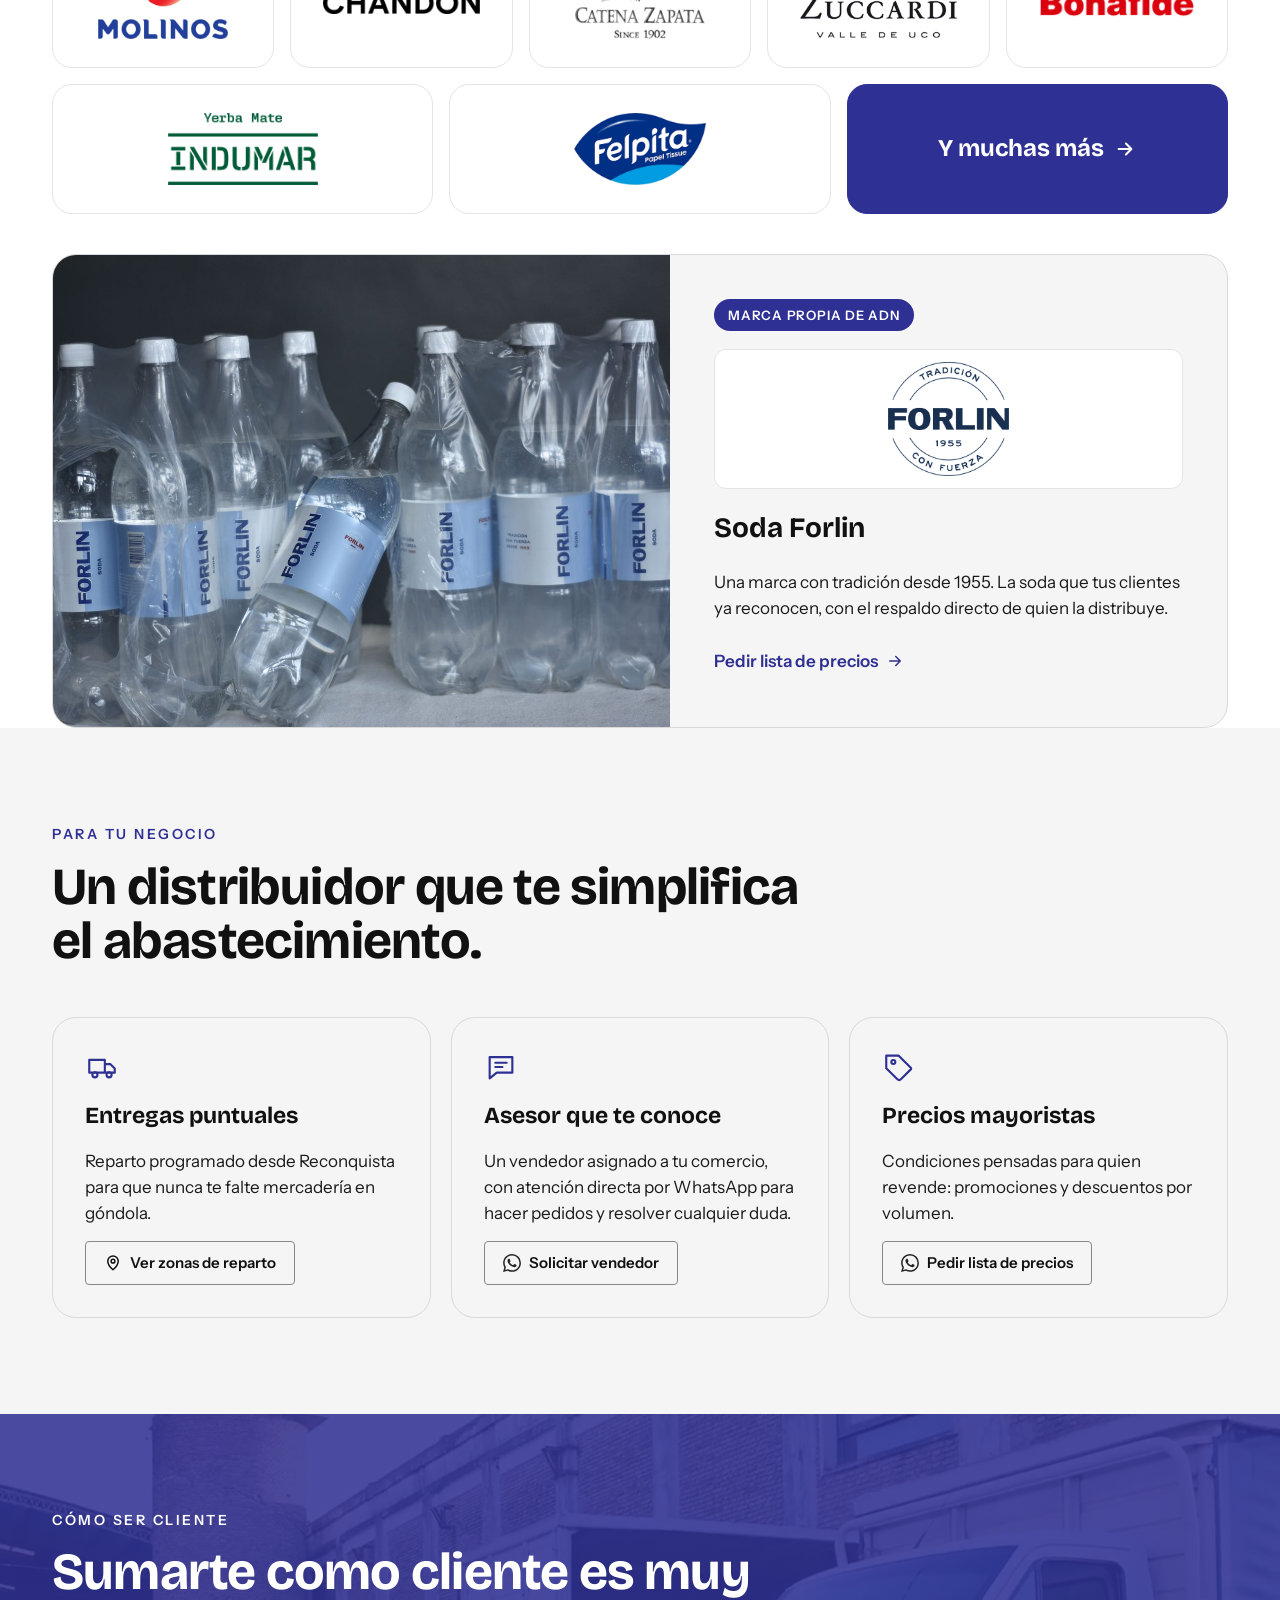
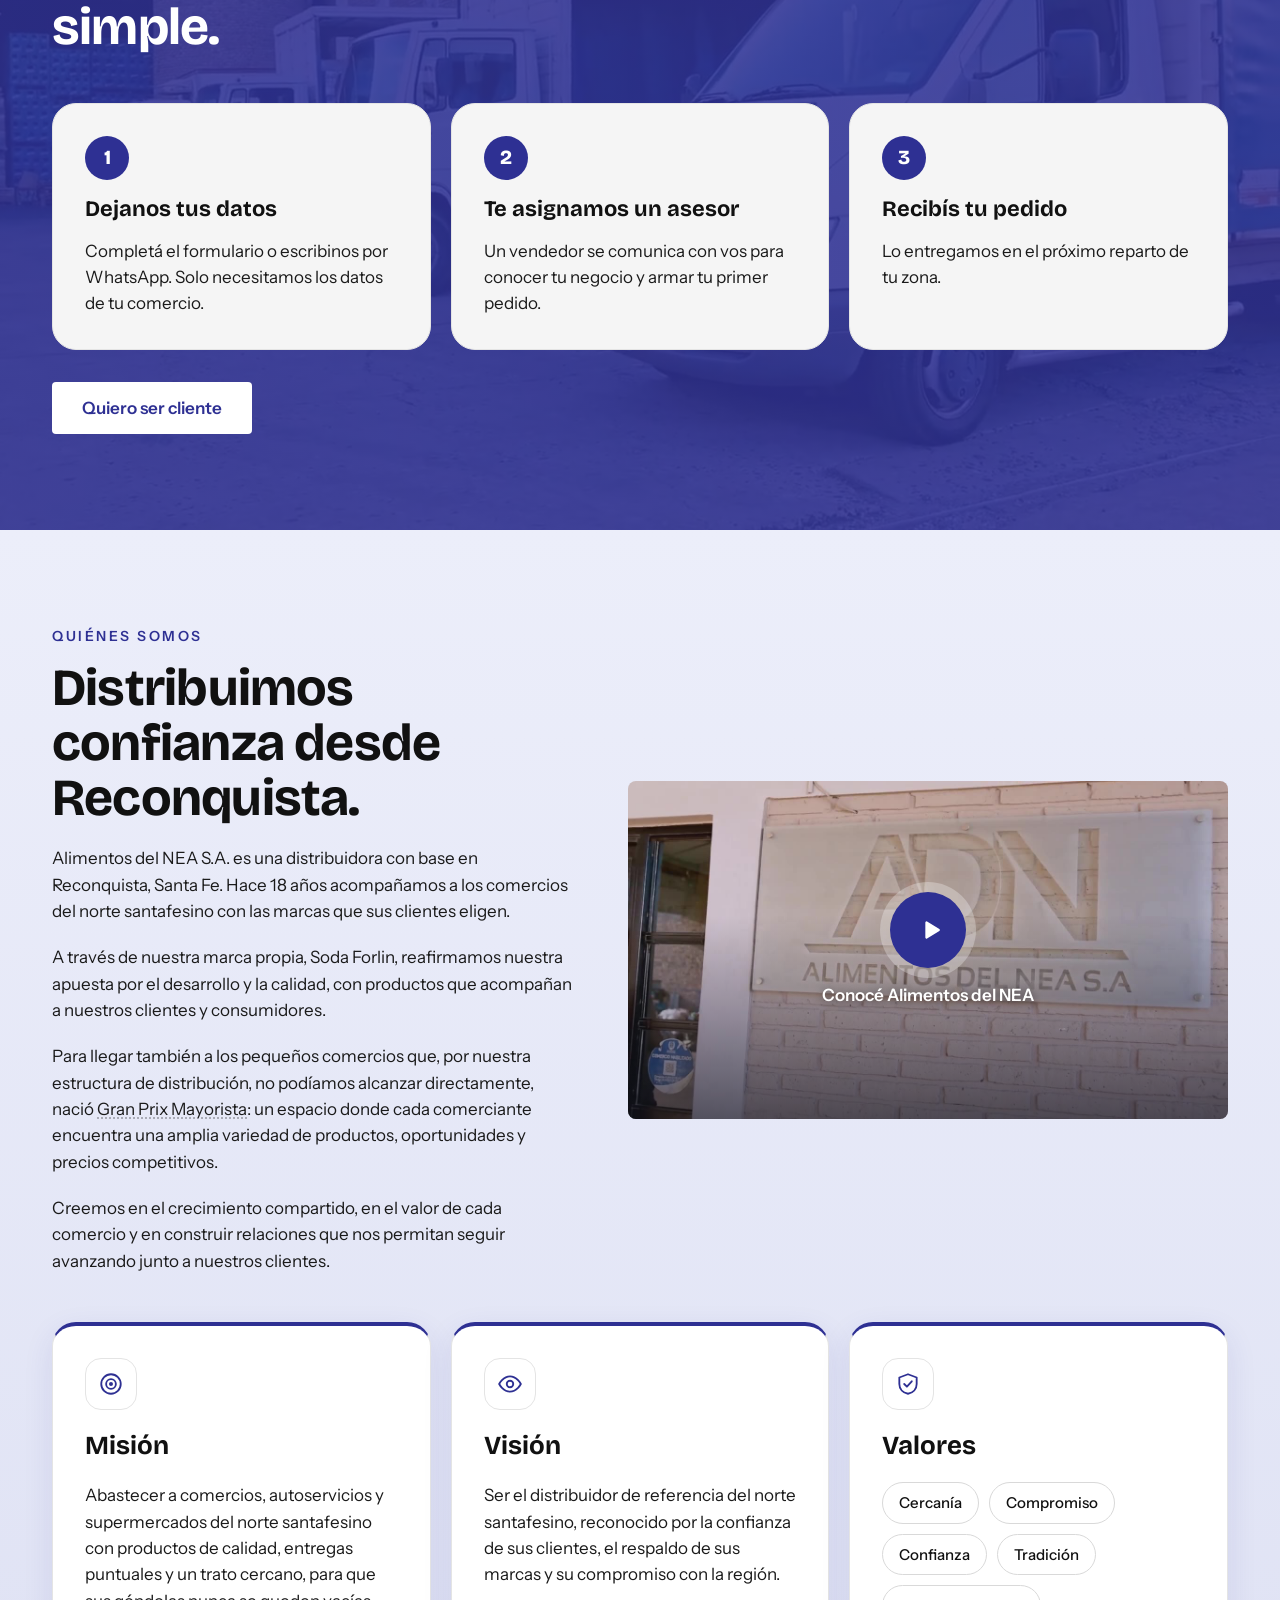
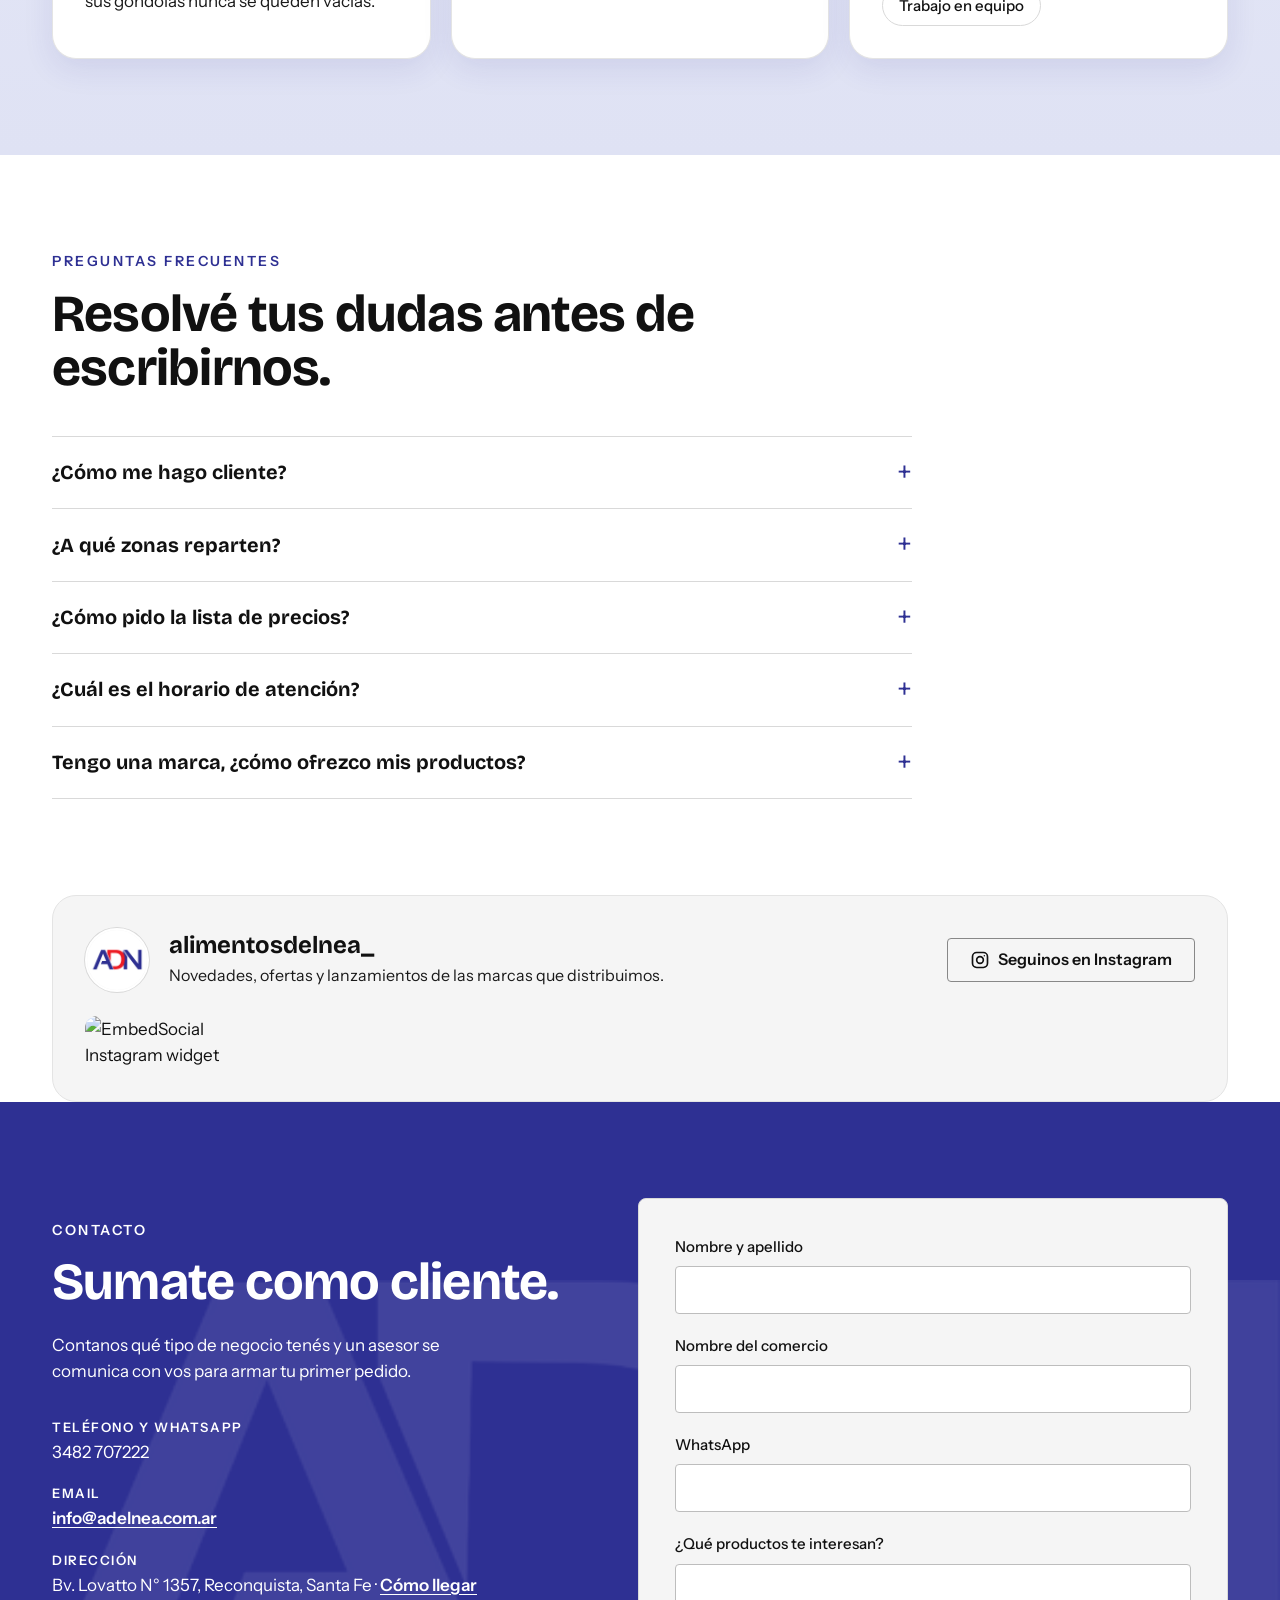
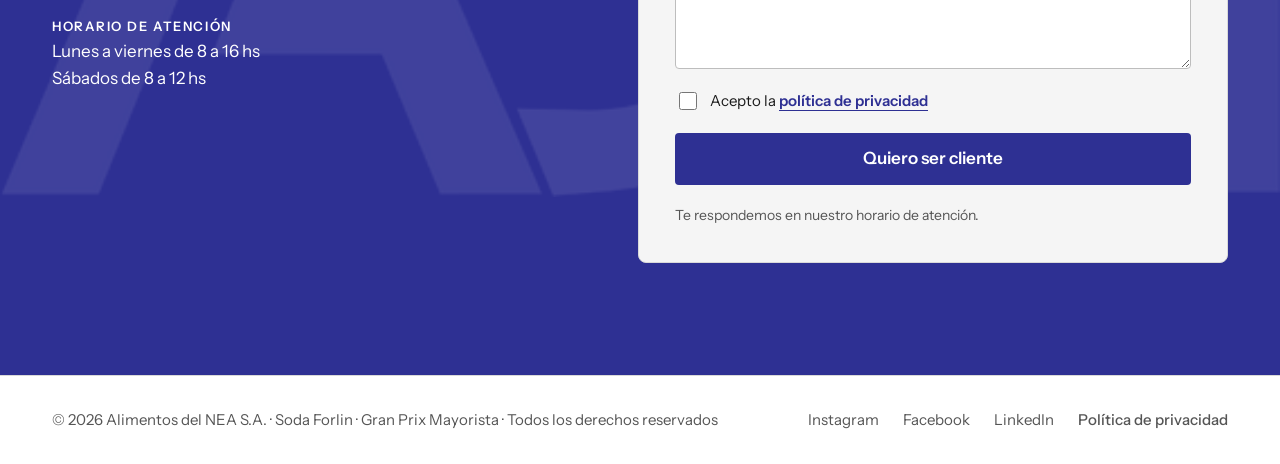
==== commit 7a2779bc: "Marcas: título con zona de distribución Co-Authored-By: Claude Opus 5.5 <noreply@anthropic.com> Clau" ====
--- a/index.html
+++ b/index.html
@@ -188,7 +188,7 @@
         <!-- Marcas -->
         <section id="marcas" class="container section">
             <p class="eyebrow">Marcas</p>
-            <h2 class="h2">Marcas líderes, al alcance de tu comercio.</h2>
+            <h2 class="h2">Distribuimos marcas líderes en todo el norte santafesino.</h2>
             <ul class="logo-grid">
                 <li class="logo-grid__item"><img src="img/molinos.png" alt="Molinos"></li>
                 <li class="logo-grid__item"><img src="img/chandon.png" alt="Chandon"></li>
